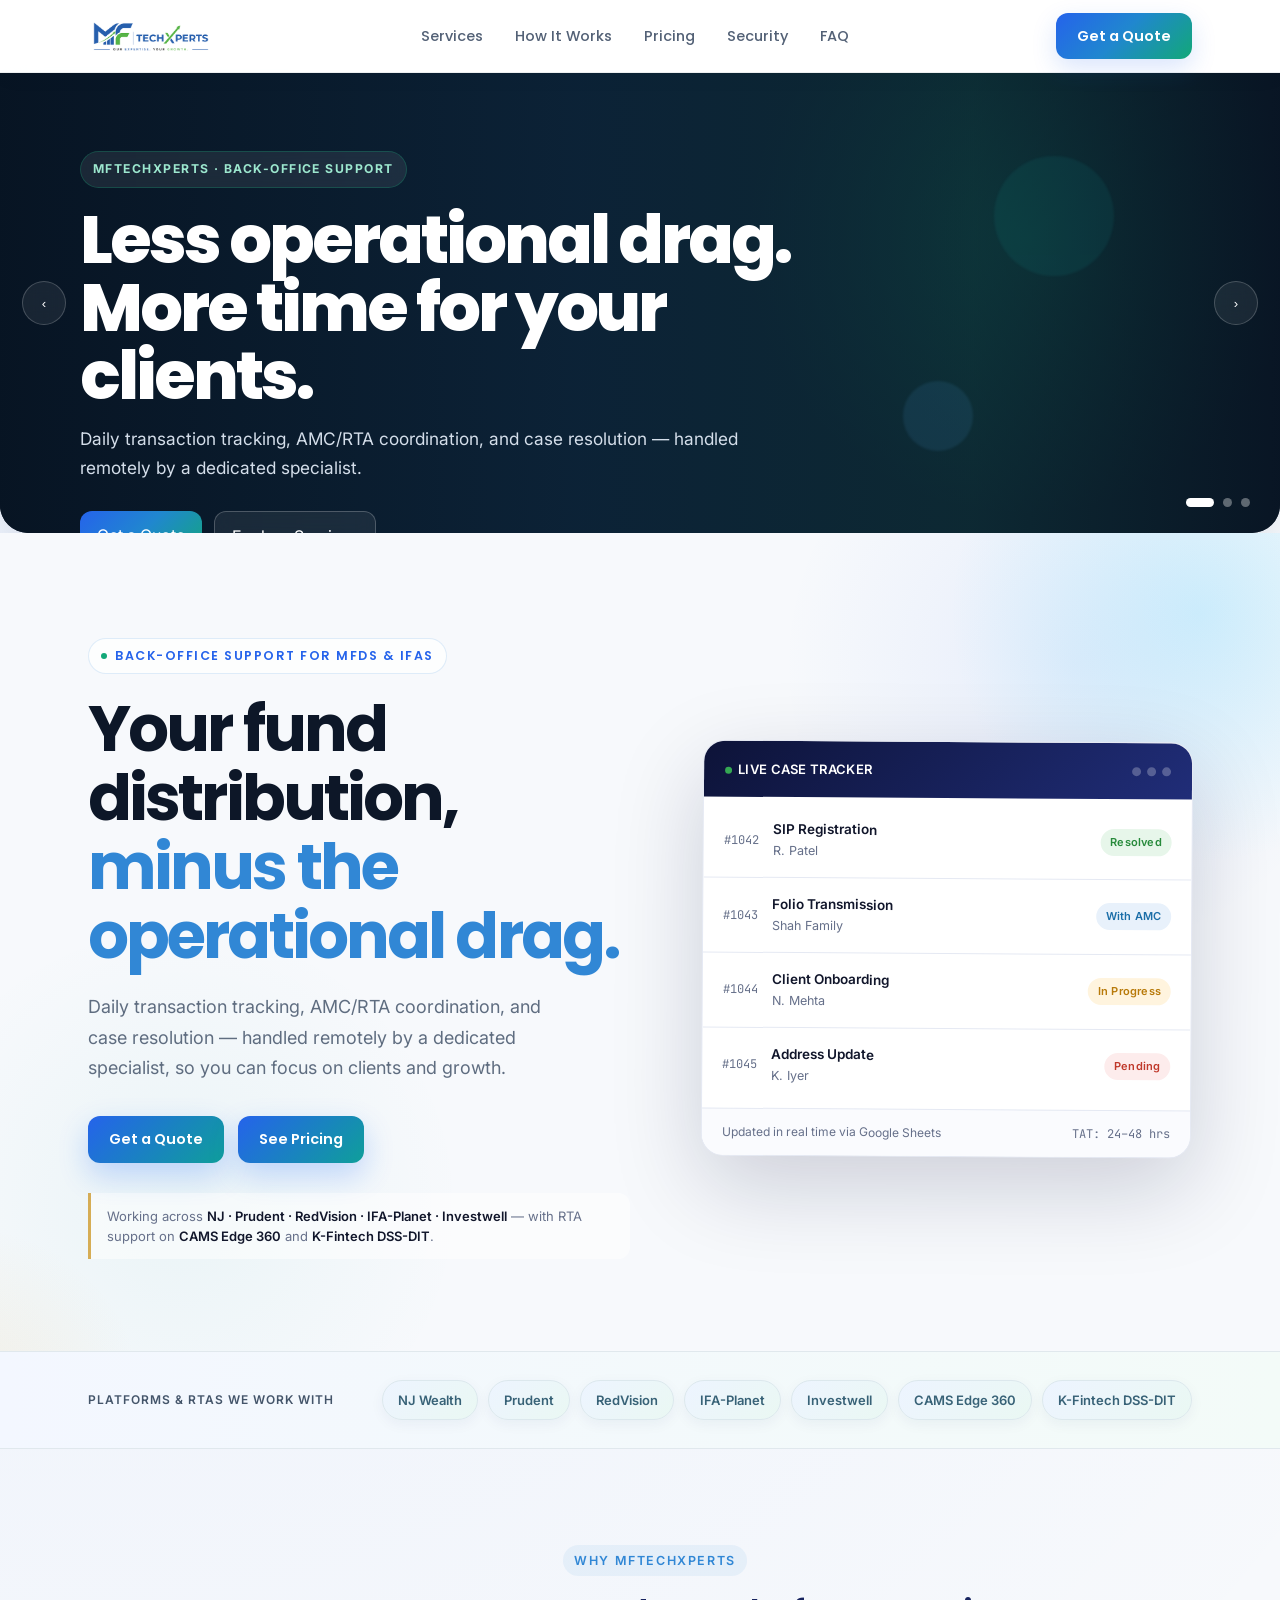
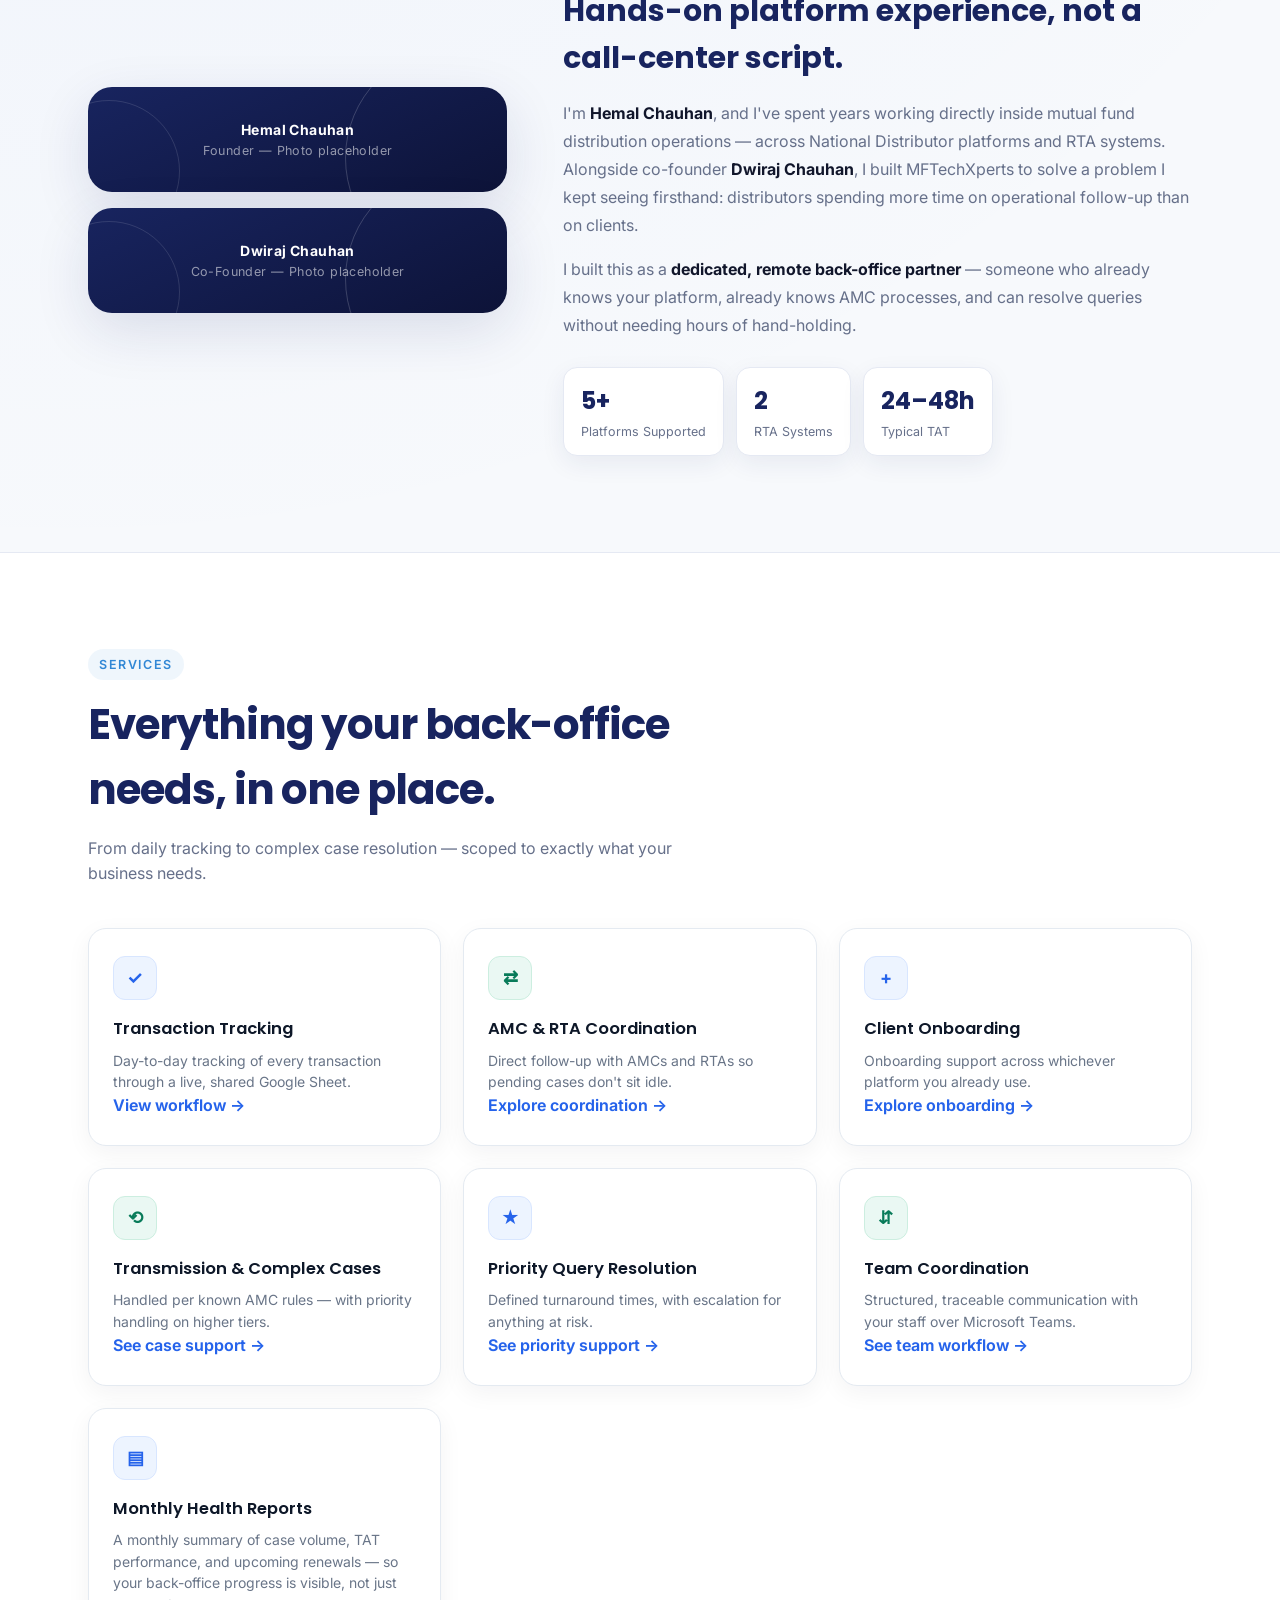
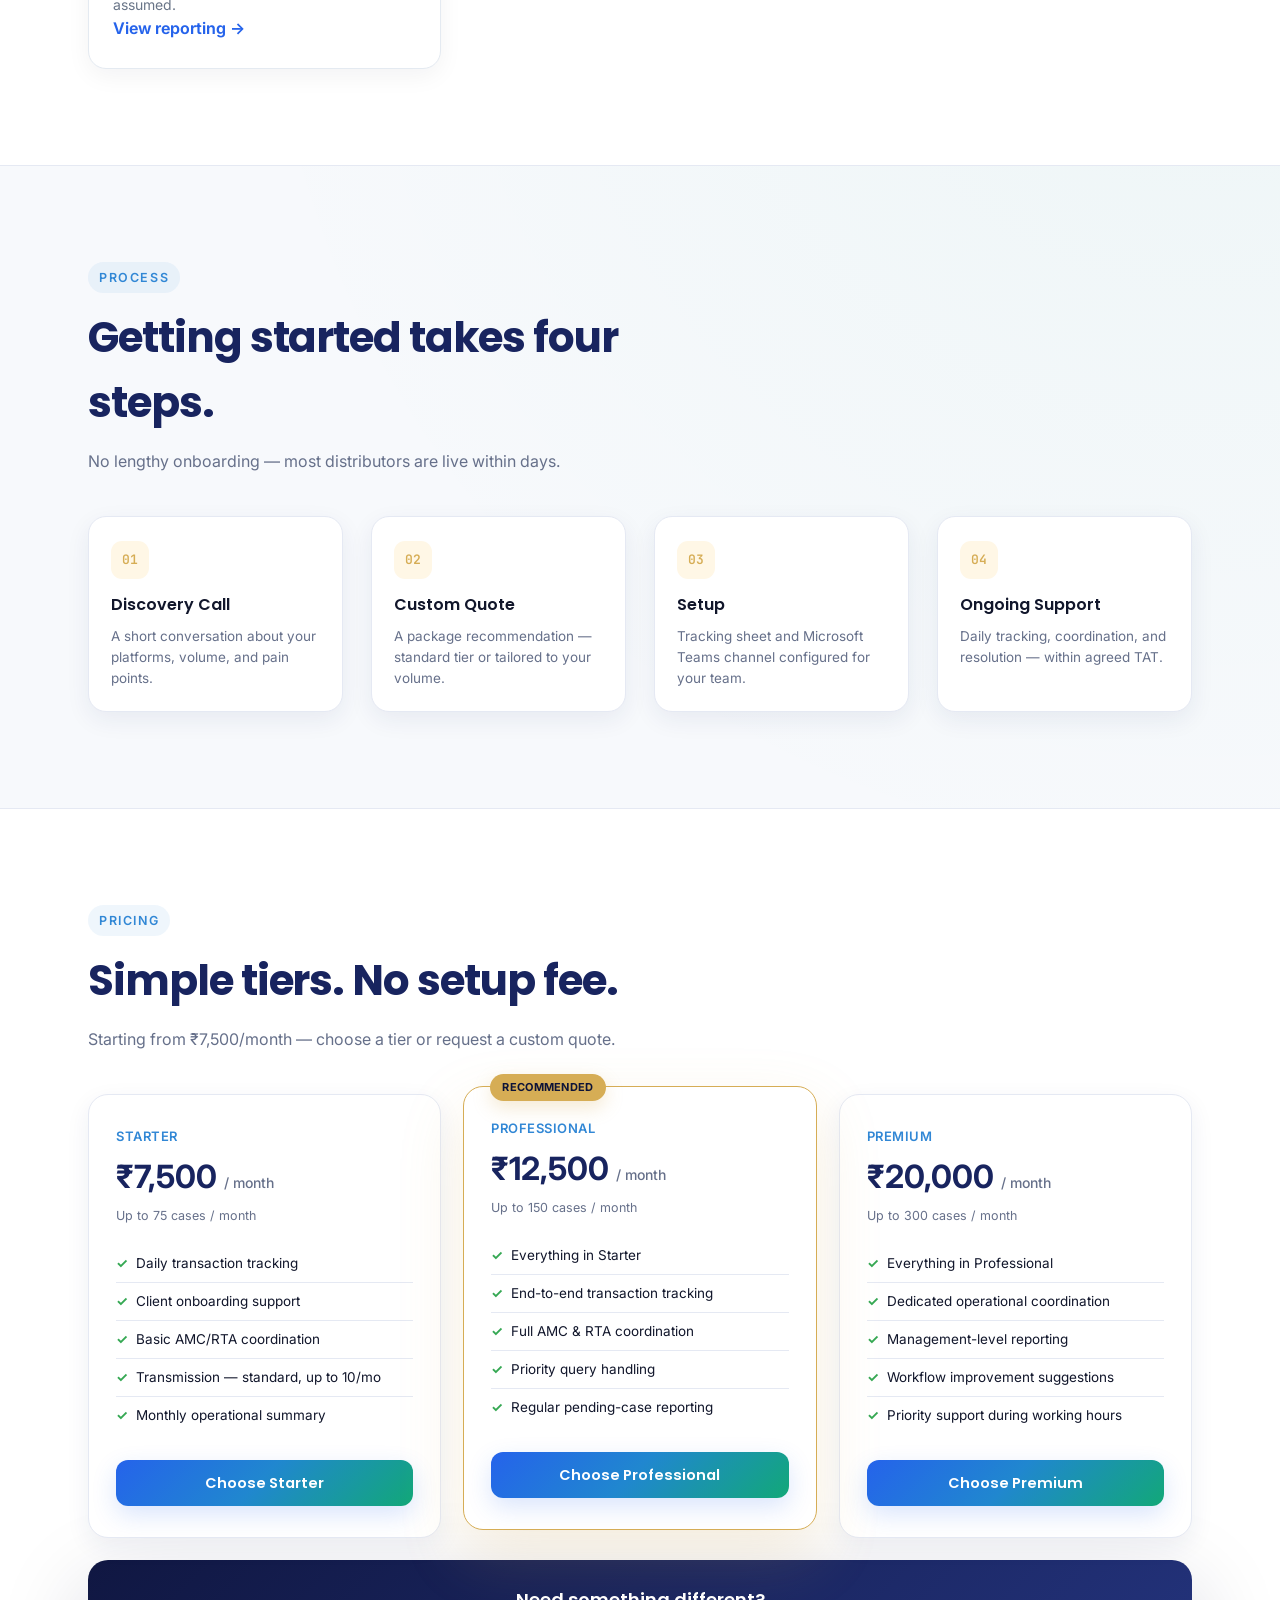
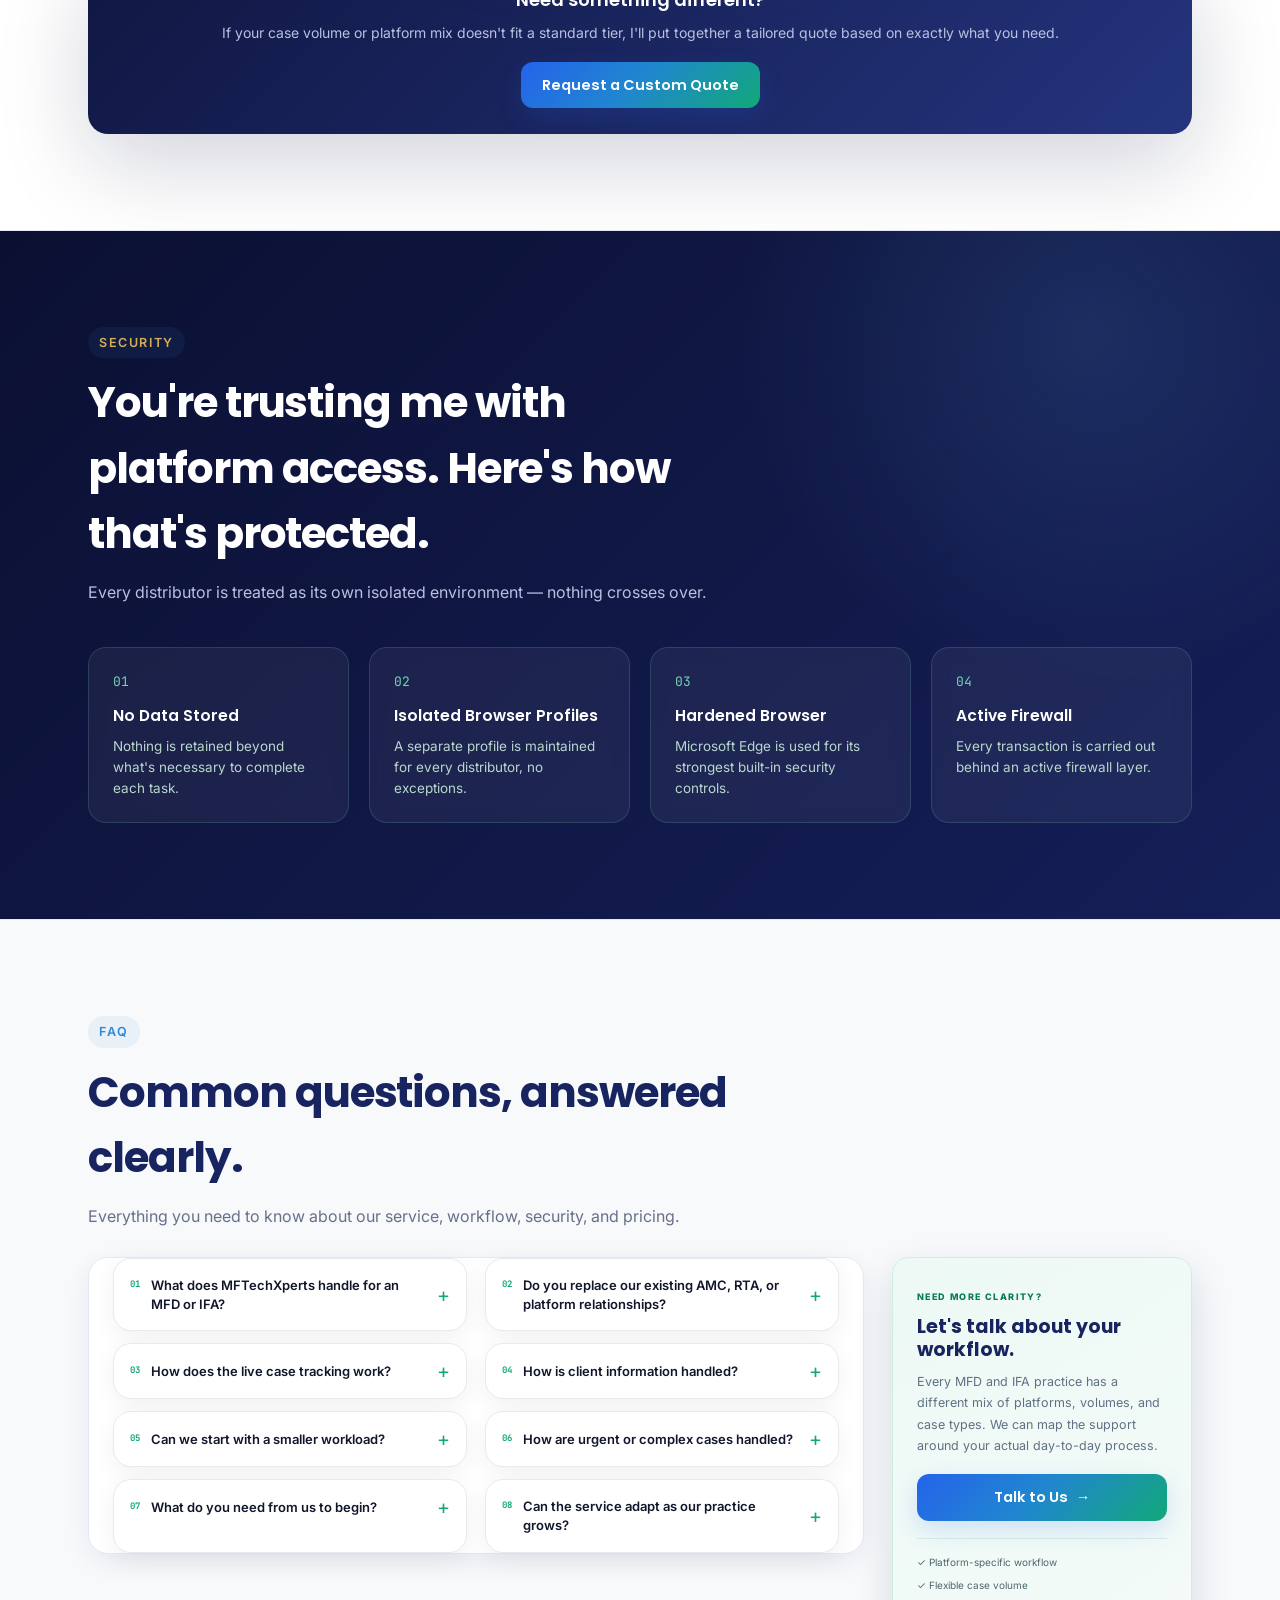
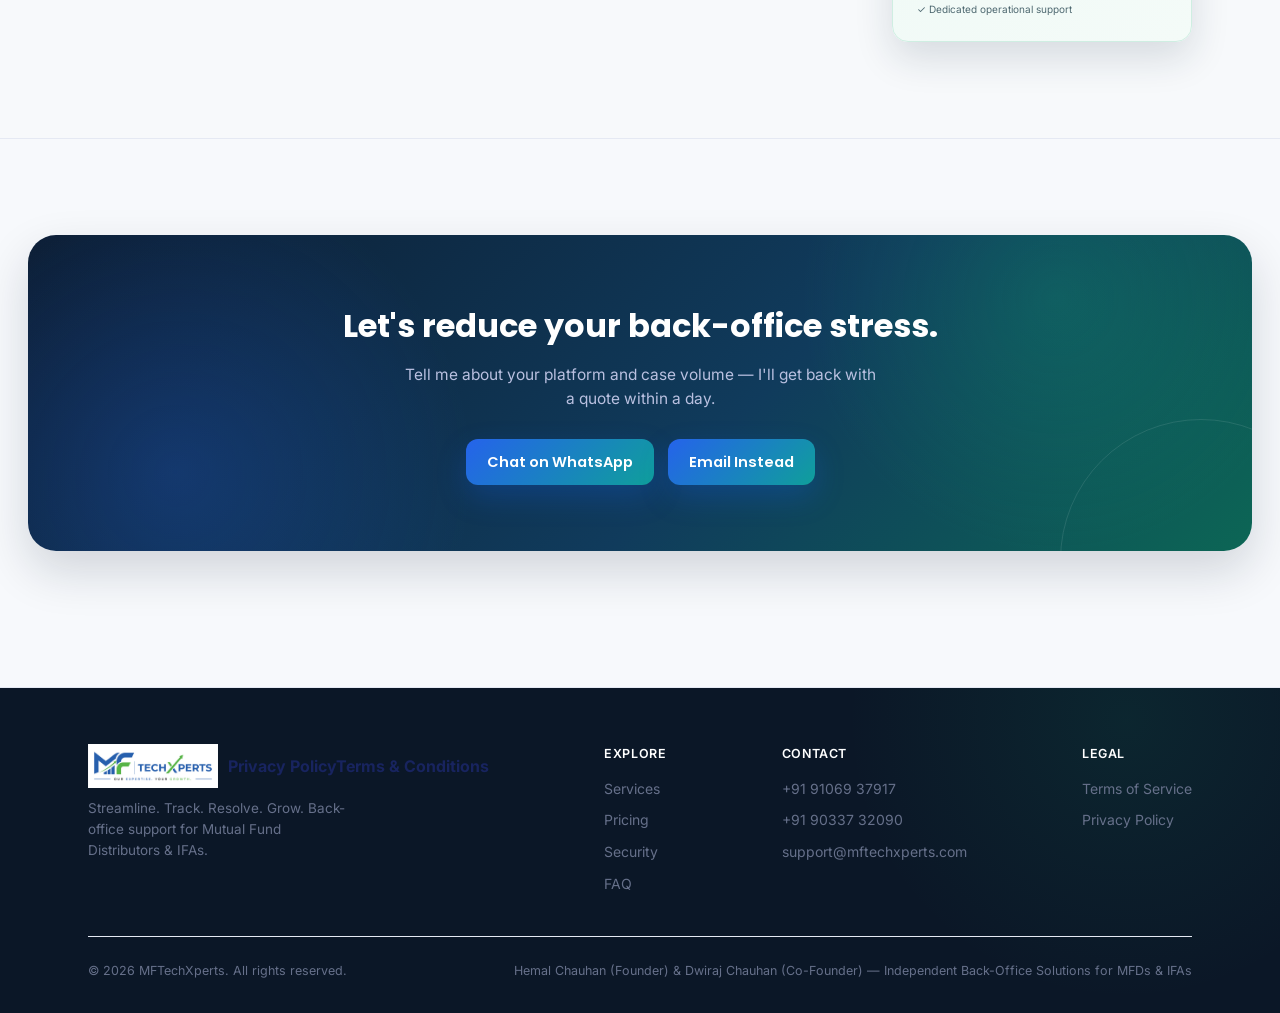
==== index.html @ d0237674 "first commit" ====
<!DOCTYPE html>
<html lang="en">
<head>
<meta charset="UTF-8">
<meta name="viewport" content="width=device-width, initial-scale=1.0">
<title>MFTechXperts — Back-Office Support for Mutual Fund Distributors & IFAs</title>
<link rel="preconnect" href="https://fonts.googleapis.com">
<link href="https://fonts.googleapis.com/css2?family=Poppins:wght@500;600;700;800&family=Inter:wght@400;500;600&family=JetBrains+Mono:wght@400;500;600&display=swap" rel="stylesheet">
<style>
  :root{
    --navy:#1E2761;
    --navy-dark:#12163F;
    --blue:#2E86C1;
    --gold:#C9A24B;
    --ink:#161A2E;
    --muted:#5B6178;
    --bg:#F7F8FC;
    --card:#FFFFFF;
    --line:#E4E7F2;
    --green:#3FA34D;
    --amber:#E0A526;
  }
  *{box-sizing:border-box; margin:0; padding:0;}
  html{scroll-behavior:smooth;}
  body{
    font-family:'Inter',sans-serif;
    color:var(--ink);
    background:var(--bg);
    line-height:1.55;
    -webkit-font-smoothing:antialiased;
  }
  h1,h2,h3,.brand,.nav a,.btn,.eyebrow,.stat-num{font-family:'Poppins',sans-serif;}
  .mono{font-family:'JetBrains Mono',monospace;}
  a{color:inherit; text-decoration:none;}
  img{display:block; max-width:100%;}
  .wrap{max-width:1160px; margin:0 auto; padding:0 28px;}
  section{padding:96px 0;}
  @media(max-width:720px){ section{padding:64px 0;} }

  /* ---------- NAV ---------- */
  header{
    position:sticky; top:0; z-index:50;
    background:rgba(247,248,252,0.9);
    backdrop-filter:blur(10px);
    border-bottom:1px solid var(--line);
  }
  .nav{display:flex; align-items:center; justify-content:space-between; padding:16px 28px; max-width:1160px; margin:0 auto;}
  .brand{display:flex; align-items:center; gap:10px; font-weight:700; font-size:18px; color:var(--navy);}
  .brand img{width:150px; height:auto;}
  .nav-links{display:flex; gap:32px; font-size:14.5px; font-weight:500; color:var(--muted);}
  .nav-links a:hover{color:var(--navy);}
  .nav-cta{display:flex; gap:12px; align-items:center;}
  .btn{
    display:inline-flex; align-items:center; gap:8px;
    padding:11px 22px; border-radius:8px; font-weight:600; font-size:14.5px;
    border:1.5px solid transparent; cursor:pointer; transition:.15s ease;
  }
  .btn-primary{background:var(--navy); color:#fff;}
  .btn-primary:hover{background:var(--navy-dark);}
  .btn-ghost{border-color:var(--line); color:var(--navy);}
  .btn-ghost:hover{border-color:var(--navy);}
  .btn-gold{background:var(--gold); color:var(--navy-dark);}
  .btn-gold:hover{filter:brightness(1.06);}
  @media(max-width:860px){ .nav-links{display:none;} }

  /* ---------- HERO ---------- */
  .hero{padding:88px 0 80px;}
  .hero-grid{display:grid; grid-template-columns:1.05fr 0.95fr; gap:56px; align-items:center;}
  @media(max-width:900px){ .hero-grid{grid-template-columns:1fr;} }
  .eyebrow{
    display:inline-flex; align-items:center; gap:8px;
    font-size:12.5px; font-weight:600; letter-spacing:1.6px; color:var(--blue);
    text-transform:uppercase; margin-bottom:18px;
  }
  .eyebrow::before{content:""; width:7px; height:7px; border-radius:50%; background:var(--gold);}
  h1{
    font-size:clamp(34px,4.6vw,52px); font-weight:700; line-height:1.08;
    color:var(--navy); letter-spacing:-0.01em; margin-bottom:22px;
  }
  h1 em{font-style:normal; color:var(--blue);}
  .hero-sub{font-size:17.5px; color:var(--muted); max-width:480px; margin-bottom:32px;}
  .hero-actions{display:flex; gap:14px; flex-wrap:wrap; margin-bottom:30px;}
  .hero-trust{font-size:13px; color:var(--muted);}
  .hero-trust b{color:var(--ink); font-weight:600;}

  /* ---- signature element: live case tracker card ---- */
  .tracker-card{
    background:var(--card); border:1px solid var(--line); border-radius:16px;
    box-shadow:0 20px 50px -20px rgba(30,39,97,0.25);
    overflow:hidden;
  }
  .tracker-head{
    background:var(--navy-dark); color:#fff; padding:16px 20px;
    display:flex; align-items:center; justify-content:space-between;
  }
  .tracker-head .dot-row{display:flex; gap:6px;}
  .tracker-head .dot{width:9px; height:9px; border-radius:50%; background:rgba(255,255,255,0.25);}
  .tracker-title{font-size:13px; font-weight:600; letter-spacing:0.3px;}
  .tracker-body{padding:6px 0;}
  .trow{
    display:grid; grid-template-columns:auto 1fr auto; gap:14px; align-items:center;
    padding:14px 20px; border-bottom:1px solid var(--line); font-size:13.5px;
  }
  .trow:last-child{border-bottom:none;}
  .trow .tid{color:var(--muted); font-size:12px;}
  .trow .tname{font-weight:600; color:var(--ink);}
  .trow .tclient{color:var(--muted); font-size:12.5px;}
  .pill{
    font-size:11px; font-weight:600; padding:5px 10px; border-radius:20px;
    white-space:nowrap; letter-spacing:0.2px;
  }
  .pill-pending{background:#FDECEC; color:#C0392B;}
  .pill-progress{background:#FFF4DE; color:#B87A0A;}
  .pill-amc{background:#E8F1FB; color:#1B6EA8;}
  .pill-resolved{background:#E7F6EA; color:#278A3B;}
  .tracker-foot{
    padding:13px 20px; font-size:12px; color:var(--muted);
    display:flex; justify-content:space-between; border-top:1px solid var(--line);
    background:#FAFBFE;
  }
  @keyframes pulse{0%,100%{opacity:1;} 50%{opacity:.45;}}
  .live-dot{width:7px; height:7px; border-radius:50%; background:var(--green); display:inline-block; margin-right:6px; animation:pulse 2s infinite;}

  /* ---------- TRUST STRIP ---------- */
  .trust-strip{background:#fff; border-top:1px solid var(--line); border-bottom:1px solid var(--line); padding:38px 0;}
  .trust-strip .wrap{display:flex; flex-wrap:wrap; align-items:center; justify-content:space-between; gap:24px;}
  .trust-label{font-size:12px; font-weight:600; color:var(--muted); letter-spacing:1px; text-transform:uppercase; white-space:nowrap;}
  .trust-items{display:flex; flex-wrap:wrap; gap:10px;}
  .chip{
    font-size:13px; font-weight:600; color:var(--navy); background:var(--bg);
    border:1px solid var(--line); padding:8px 14px; border-radius:20px;
  }

  /* ---------- SECTION HEADS ---------- */
  .sec-head{max-width:620px; margin-bottom:48px;}
  .sec-eyebrow{font-size:12.5px; font-weight:600; letter-spacing:1.6px; color:var(--blue); text-transform:uppercase; margin-bottom:10px;}
  .sec-head h2{font-size:clamp(26px,3.2vw,36px); color:var(--navy); font-weight:700; letter-spacing:-0.01em; margin-bottom:14px;}
  .sec-head p{color:var(--muted); font-size:16px;}

  /* ---------- ABOUT ---------- */
  .about-grid{display:grid; grid-template-columns:0.8fr 1.2fr; gap:56px; align-items:center;}
  @media(max-width:860px){ .about-grid{grid-template-columns:1fr;} }
  .about-photo{
    aspect-ratio:1/1.05; border-radius:20px; background:linear-gradient(155deg,var(--navy),var(--navy-dark));
    display:flex; flex-direction:column; align-items:center; justify-content:center; position:relative; overflow:hidden;
  }
  .about-photo::after{
    content:""; position:absolute; width:220px; height:220px; border-radius:50%;
    border:1.5px solid rgba(255,255,255,0.18); top:-40px; right:-60px;
  }
  .about-photo::before{
    content:""; position:absolute; width:140px; height:140px; border-radius:50%;
    border:1.5px solid rgba(255,255,255,0.12); bottom:-50px; left:-50px;
  }
  .about-photo img{width:64px; height:64px; opacity:0.95; margin-bottom:18px;}
  .about-photo-label{color:rgba(255,255,255,0.55); font-size:12.5px; letter-spacing:0.4px; text-align:center; padding:0 30px;}
  .about-copy p{color:var(--muted); font-size:16px; margin-bottom:16px;}
  .about-copy p b{color:var(--ink);}
  .about-stats{display:flex; gap:36px; margin-top:28px;}
  .stat-num{font-size:26px; font-weight:700; color:var(--navy);}
  .stat-label{font-size:12.5px; color:var(--muted); margin-top:2px;}

  /* ---------- SERVICES ---------- */
  .services-grid{display:grid; grid-template-columns:repeat(3,1fr); gap:22px;}
  @media(max-width:860px){ .services-grid{grid-template-columns:repeat(2,1fr);} }
  @media(max-width:600px){ .services-grid{grid-template-columns:1fr;} }
  .service-card{
    background:#fff; border:1px solid var(--line); border-radius:14px; padding:26px 24px;
    transition:.15s ease;
  }
  .service-card:hover{border-color:var(--blue); box-shadow:0 12px 30px -18px rgba(46,134,193,0.4);}
  .service-icon{
    width:42px; height:42px; border-radius:10px; background:var(--navy);
    display:flex; align-items:center; justify-content:center; margin-bottom:16px;
    color:var(--gold); font-size:18px; font-weight:700;
  }
  .service-card h3{font-size:16.5px; color:var(--ink); margin-bottom:8px; font-weight:600;}
  .service-card p{font-size:14px; color:var(--muted);}

  /* ---------- HOW IT WORKS ---------- */
  .how-track{position:relative;}
  .how-grid{display:grid; grid-template-columns:repeat(4,1fr); gap:20px; position:relative;}
  @media(max-width:860px){ .how-grid{grid-template-columns:repeat(2,1fr);} }
  @media(max-width:600px){ .how-grid{grid-template-columns:1fr;} }
  .how-step{position:relative; padding-top:8px;}
  .how-num{
    font-family:'JetBrains Mono',monospace; font-size:13px; font-weight:600; color:var(--gold);
    display:block; margin-bottom:14px;
  }
  .how-step h3{font-size:16px; color:var(--ink); margin-bottom:8px; font-weight:600;}
  .how-step p{font-size:13.5px; color:var(--muted);}

  /* ---------- PRICING ---------- */
  .pricing-grid{display:grid; grid-template-columns:repeat(3,1fr); gap:22px;}
  @media(max-width:900px){ .pricing-grid{grid-template-columns:1fr;} }
  .price-card{
    background:#fff; border:1.5px solid var(--line); border-radius:16px; padding:30px 26px;
    display:flex; flex-direction:column;
  }
  .price-card.featured{border-color:var(--gold); box-shadow:0 20px 45px -24px rgba(201,162,75,0.5); position:relative;}
  .price-badge{
    position:absolute; top:-13px; left:26px; background:var(--gold); color:var(--navy-dark);
    font-size:11px; font-weight:700; padding:5px 12px; border-radius:20px; letter-spacing:0.3px;
  }
  .price-name{font-size:13px; font-weight:600; color:var(--blue); letter-spacing:0.5px; text-transform:uppercase; margin-bottom:6px;}
  .price-amt{font-size:32px; font-weight:700; color:var(--navy); margin-bottom:4px;}
  .price-amt span{font-size:14px; font-weight:500; color:var(--muted);}
  .price-cap{font-size:12.5px; color:var(--muted); margin-bottom:20px;}
  .price-list{list-style:none; margin-bottom:26px; flex:1;}
  .price-list li{
    font-size:13.5px; color:var(--ink); padding:8px 0; border-top:1px solid var(--line);
    display:flex; gap:8px;
  }
  .price-list li:first-child{border-top:none;}
  .price-list li::before{content:"✓"; color:var(--green); font-weight:700;}
  .price-custom{
    margin-top:8px; text-align:center; padding:26px; border-radius:16px;
    background:var(--navy-dark); color:#fff;
  }
  .price-custom h3{font-size:18px; margin-bottom:8px; font-weight:600;}
  .price-custom p{font-size:14px; color:#B9C0E0; margin-bottom:18px;}

  /* ---------- SECURITY ---------- */
  .security{background:var(--navy-dark); color:#fff;}
  .security .sec-eyebrow{color:var(--gold);}
  .security .sec-head h2{color:#fff;}
  .security .sec-head p{color:#B9C0E0;}
  .sec-grid{display:grid; grid-template-columns:repeat(4,1fr); gap:20px;}
  @media(max-width:860px){ .sec-grid{grid-template-columns:repeat(2,1fr);} }
  @media(max-width:600px){ .sec-grid{grid-template-columns:1fr;} }
  .sec-card{background:rgba(255,255,255,0.05); border:1px solid rgba(255,255,255,0.1); border-radius:14px; padding:24px;}
  .sec-card .num{font-family:'JetBrains Mono',monospace; color:var(--gold); font-size:13px; margin-bottom:12px; display:block;}
  .sec-card h3{font-size:15.5px; margin-bottom:8px; font-weight:600;}
  .sec-card p{font-size:13.5px; color:#B9C0E0;}

  /* ---------- FAQ ---------- */
  .faq-list{max-width:760px;}
  .faq-item{border-bottom:1px solid var(--line); padding:20px 0;}
  .faq-q{
    display:flex; justify-content:space-between; align-items:center; cursor:pointer;
    font-weight:600; font-size:15.5px; color:var(--ink);
  }
  .faq-q .plus{color:var(--blue); font-size:18px; font-weight:400; transition:.2s;}
  .faq-item.open .plus{transform:rotate(45deg);}
  .faq-a{max-height:0; overflow:hidden; transition:.25s ease; font-size:14.5px; color:var(--muted);}
  .faq-item.open .faq-a{max-height:200px; margin-top:12px;}

  /* ---------- CONTACT / CTA ---------- */
  .cta{background:linear-gradient(155deg,var(--navy),var(--navy-dark)); color:#fff; border-radius:24px; padding:56px 48px; text-align:center; margin:0 28px;}
  @media(max-width:700px){ .cta{padding:40px 24px;} }
  .cta h2{font-size:clamp(24px,3vw,32px); margin-bottom:12px; font-weight:700;}
  .cta p{color:#B9C0E0; font-size:15.5px; margin-bottom:28px; max-width:480px; margin-left:auto; margin-right:auto;}
  .cta-actions{display:flex; gap:14px; justify-content:center; flex-wrap:wrap;}

  /* ---------- FOOTER ---------- */
  footer{padding:56px 0 32px; border-top:1px solid var(--line); margin-top:40px;}
  .foot-grid{display:flex; justify-content:space-between; flex-wrap:wrap; gap:32px; margin-bottom:32px;}
  .foot-brand{display:flex; align-items:center; gap:10px; font-weight:700; color:var(--navy); margin-bottom:10px;}
  .foot-brand img{width:130px; height:auto;}
  .foot-tag{font-size:13.5px; color:var(--muted); max-width:260px;}
  .foot-col h4{font-size:12.5px; font-weight:600; letter-spacing:0.6px; text-transform:uppercase; color:var(--navy); margin-bottom:14px;}
  .foot-col a{display:block; font-size:14px; color:var(--muted); margin-bottom:10px;}
  .foot-col a:hover{color:var(--navy);}
  .foot-bottom{display:flex; justify-content:space-between; flex-wrap:wrap; gap:12px; font-size:12.5px; color:var(--muted); padding-top:24px; border-top:1px solid var(--line);}

  ::selection{background:var(--gold); color:var(--navy-dark);}
  a:focus-visible, button:focus-visible{outline:2px solid var(--blue); outline-offset:2px;}

/* ===== MFTechXperts modern visual layer ===== */
:root{
  --navy:#18245f;
  --navy-dark:#0d1338;
  --blue:#3187d5;
  --blue-2:#67b7ff;
  --gold:#d6ad55;
  --ink:#11162b;
  --muted:#66708a;
  --bg:#f5f7fb;
  --card:#fff;
  --line:#e5e9f3;
  --green:#35a853;
  --shadow-sm:0 8px 24px rgba(24,36,95,.07);
  --shadow-md:0 18px 55px rgba(24,36,95,.12);
  --shadow-lg:0 30px 90px rgba(13,19,56,.18);
}
body{
  background:
    radial-gradient(circle at 85% 7%, rgba(103,183,255,.10), transparent 24rem),
    radial-gradient(circle at 8% 28%, rgba(214,173,85,.07), transparent 20rem),
    var(--bg);
}
header{
  background:rgba(245,247,251,.78);
  box-shadow:0 1px 0 rgba(24,36,95,.05);
}
.nav{
  padding:13px 28px;
}
.brand img{width:145px;}
.nav-links a{
  position:relative;
  padding:8px 0;
}
.nav-links a::after{
  content:"";
  position:absolute;
  left:0; right:100%; bottom:2px;
  height:2px; background:var(--gold);
  transition:right .22s ease;
}
.nav-links a:hover::after{right:0;}
.btn{
  border-radius:12px;
  padding:12px 21px;
  box-shadow:0 6px 18px rgba(24,36,95,.08);
  transition:transform .2s ease, box-shadow .2s ease, background .2s ease, border-color .2s ease;
}
.btn:hover{
  transform:translateY(-2px);
  box-shadow:0 12px 26px rgba(24,36,95,.13);
}
.btn-primary{background:linear-gradient(135deg,var(--navy),#293b91);}
.btn-gold{background:linear-gradient(135deg,#d6ad55,#e8c977);}
.hero{
  position:relative;
  padding:105px 0 92px;
  overflow:hidden;
}
.hero::before,.hero::after{
  content:""; position:absolute; border-radius:999px; pointer-events:none;
}
.hero::before{
  width:460px;height:460px;right:-220px;top:-180px;
  background:radial-gradient(circle,rgba(49,135,213,.16),transparent 68%);
}
.hero::after{
  width:360px;height:360px;left:-210px;bottom:-230px;
  background:radial-gradient(circle,rgba(214,173,85,.13),transparent 68%);
}
.hero-grid{gap:72px;}
.eyebrow{
  padding:7px 12px;
  border:1px solid rgba(49,135,213,.15);
  border-radius:999px;
  background:rgba(255,255,255,.72);
  margin-bottom:20px;
  letter-spacing:1.25px;
}
.eyebrow::before{width:6px;height:6px;}
h1{
  font-size:clamp(40px,5.2vw,64px);
  letter-spacing:-.035em;
}
.hero-sub{font-size:18px;line-height:1.7;}
.hero-trust{
  padding:13px 16px;
  border-left:3px solid var(--gold);
  background:rgba(255,255,255,.55);
  border-radius:0 12px 12px 0;
}
.tracker-card{
  border-radius:22px;
  box-shadow:var(--shadow-lg);
  transform:rotate(.35deg);
  transition:transform .35s ease, box-shadow .35s ease;
}
.tracker-card:hover{
  transform:rotate(0) translateY(-5px);
  box-shadow:0 36px 100px rgba(13,19,56,.22);
}
.tracker-head{
  padding:18px 21px;
  background:linear-gradient(135deg,#0d1338,#202d78);
}
.trow{
  padding:16px 20px;
  transition:background .2s ease;
}
.trow:hover{background:#f7f9fd;}
.tracker-foot{padding:14px 20px;}
.trust-strip{
  padding:28px 0;
  background:rgba(255,255,255,.82);
  backdrop-filter:blur(8px);
}
.chip{
  padding:9px 15px;
  border-radius:999px;
  background:#fff;
  box-shadow:0 4px 14px rgba(24,36,95,.05);
  transition:transform .2s ease, border-color .2s ease;
}
.chip:hover{transform:translateY(-2px);border-color:#b9c9e7;}
section{position:relative;}
.sec-head{margin-bottom:42px;}
.sec-eyebrow{
  display:inline-block;
  padding:6px 11px;
  border-radius:999px;
  background:rgba(49,135,213,.08);
  margin-bottom:12px;
}
.sec-head h2{
  font-size:clamp(28px,3.5vw,42px);
  letter-spacing:-.025em;
}
.about-photo{
  border-radius:24px;
  box-shadow:var(--shadow-md);
  min-height:105px;
}
.about-copy p{line-height:1.75;}
.about-stats{gap:12px;}
.about-stats > div{
  padding:14px 17px;
  border:1px solid var(--line);
  border-radius:14px;
  background:#fff;
  box-shadow:var(--shadow-sm);
}
.stat-num{font-size:24px;}
.services-grid{gap:18px;}
.service-card{
  border-radius:18px;
  padding:27px 24px;
  box-shadow:var(--shadow-sm);
  position:relative;
  overflow:hidden;
  transition:transform .25s ease, box-shadow .25s ease, border-color .25s ease;
}
.service-card::before{
  content:""; position:absolute; left:0; top:0; width:100%; height:3px;
  background:linear-gradient(90deg,var(--blue),var(--gold));
  transform:scaleX(0); transform-origin:left; transition:transform .25s ease;
}
.service-card:hover{
  transform:translateY(-6px);
  border-color:#d3dced;
  box-shadow:var(--shadow-md);
}
.service-card:hover::before{transform:scaleX(1);}
.service-icon{
  width:46px;height:46px;border-radius:13px;
  background:linear-gradient(135deg,var(--navy),#30469e);
  box-shadow:0 9px 20px rgba(24,36,95,.16);
}
.how-grid{gap:28px;}
.how-step{
  padding:24px 22px 22px;
  background:#fff;
  border:1px solid var(--line);
  border-radius:18px;
  box-shadow:var(--shadow-sm);
}
.how-num{
  display:inline-flex;
  width:38px;height:38px;
  align-items:center;justify-content:center;
  border-radius:11px;
  background:#fff7e6;
}
.pricing-grid{gap:18px;}
.price-card{
  border-radius:20px;
  padding:31px 27px;
  box-shadow:var(--shadow-sm);
  transition:transform .25s ease, box-shadow .25s ease;
}
.price-card:hover{transform:translateY(-5px);box-shadow:var(--shadow-md);}
.price-card.featured{
  transform:translateY(-8px);
  box-shadow:0 25px 65px rgba(214,173,85,.18);
}
.price-card.featured:hover{transform:translateY(-12px);}
.price-badge{box-shadow:0 7px 18px rgba(214,173,85,.25);}
.price-custom{
  border-radius:20px;
  margin-top:22px;
  background:linear-gradient(135deg,#101742,#24347e);
  box-shadow:var(--shadow-lg);
}
.security{
  background:
    radial-gradient(circle at 85% 15%,rgba(103,183,255,.13),transparent 22rem),
    linear-gradient(135deg,#0b1032,#151f58);
}
.sec-card{
  border-radius:18px;
  background:rgba(255,255,255,.055);
  backdrop-filter:blur(8px);
  transition:transform .25s ease, background .25s ease;
}
.sec-card:hover{transform:translateY(-5px);background:rgba(255,255,255,.085);}
.faq-list{
  background:#fff;
  border:1px solid var(--line);
  border-radius:20px;
  padding:0 24px;
  box-shadow:var(--shadow-sm);
}
.faq-item:last-child{border-bottom:none;}
.faq-q{padding-right:4px;}
.cta{
  position:relative;
  overflow:hidden;
  border-radius:28px;
  padding:66px 48px;
  background:
    radial-gradient(circle at 85% 20%,rgba(103,183,255,.2),transparent 17rem),
    linear-gradient(135deg,#18245f,#0d1338);
  box-shadow:var(--shadow-lg);
}
.cta::after{
  content:""; position:absolute; width:280px;height:280px;
  border:1px solid rgba(255,255,255,.10); border-radius:50%;
  right:-90px;bottom:-150px;
}
footer{background:rgba(255,255,255,.5);}
.foot-col a{transition:transform .18s ease,color .18s ease;}
.foot-col a:hover{transform:translateX(3px);}

/* Scroll reveal */
.reveal{opacity:0;transform:translateY(22px);transition:opacity .65s ease,transform .65s ease;}
.reveal.is-visible{opacity:1;transform:none;}

@media(max-width:860px){
  .hero{padding-top:76px;}
  .tracker-card{transform:none;}
  .price-card.featured,.price-card.featured:hover{transform:none;}
}
@media(max-width:600px){
  .hero{padding:66px 0 60px;}
  .hero-actions .btn{flex:1;justify-content:center;}
  .about-stats{display:grid;grid-template-columns:1fr;}
  .faq-list{padding:0 17px;}
  .cta{margin:0 16px;padding:46px 22px;}
}


.mobile-menu-btn{display:none;border:1px solid var(--line);background:#fff;color:var(--navy);border-radius:10px;width:42px;height:42px;font-size:18px;cursor:pointer;}
@media(max-width:860px){
  .mobile-menu-btn{display:inline-flex;align-items:center;justify-content:center;}
  .nav{position:relative;}
  .nav-links.mobile-open{
    display:flex;position:absolute;left:18px;right:18px;top:72px;
    flex-direction:column;gap:4px;padding:12px;
    background:rgba(255,255,255,.96);backdrop-filter:blur(14px);
    border:1px solid var(--line);border-radius:16px;box-shadow:var(--shadow-lg);
  }
  .nav-links.mobile-open a{padding:12px 13px;border-radius:10px;}
  .nav-links.mobile-open a:hover{background:var(--bg);}
}

</style>

<style id="mf-responsive-polish">
:root{
  --mf-navy:#071a33;
  --mf-blue:#1769ff;
  --mf-cyan:#16c7ff;
  --mf-violet:#7257ff;
  --mf-gold:#f5b942;
  --mf-grad:linear-gradient(135deg,#1769ff 0%,#16c7ff 48%,#7257ff 100%);
  --mf-grad-soft:linear-gradient(135deg,rgba(23,105,255,.12),rgba(22,199,255,.10),rgba(114,87,255,.10));
  --mf-border:rgba(23,105,255,.14);
}
html{scroll-behavior:smooth}
body{overflow-x:hidden}
a,button,.btn,.button{transition:transform .22s ease,box-shadow .22s ease,background .22s ease,color .22s ease,border-color .22s ease}
a:not(.btn):not(.button):hover{background:var(--mf-grad);-webkit-background-clip:text;background-clip:text;color:transparent}
.btn,.button,button[type="submit"]{
  background:var(--mf-grad)!important;
  border:0!important;
  color:#fff!important;
  box-shadow:0 12px 28px rgba(23,105,255,.22);
  position:relative;isolation:isolate;overflow:hidden
}
.btn::after,.button::after,button[type="submit"]::after{
  content:"";position:absolute;inset:0;
  background:linear-gradient(110deg,transparent 20%,rgba(255,255,255,.24) 50%,transparent 80%);
  transform:translateX(-120%);transition:transform .55s ease;z-index:-1
}
.btn:hover,.button:hover,button[type="submit"]:hover{transform:translateY(-3px);box-shadow:0 16px 36px rgba(23,105,255,.30)}
.btn:hover::after,.button:hover::after,button[type="submit"]:hover::after{transform:translateX(120%)}
.hero,.hero-section{position:relative;isolation:isolate}
.hero::before,.hero-section::before{
  content:"";position:absolute;width:520px;height:520px;right:-180px;top:-180px;
  background:radial-gradient(circle,rgba(22,199,255,.16),transparent 68%);
  pointer-events:none;z-index:-1
}
section{scroll-margin-top:90px}
.services-grid,.service-grid,.pricing-grid,.process-grid{gap:22px}
.service-card,.pricing-card,.process-card,.card{
  border:1px solid var(--mf-border)!important;
  box-shadow:0 12px 35px rgba(7,26,51,.07);
  transition:transform .25s ease,box-shadow .25s ease,border-color .25s ease
}
.service-card:hover,.pricing-card:hover,.process-card:hover,.card:hover{
  transform:translateY(-7px);
  box-shadow:0 22px 50px rgba(7,26,51,.13);
  border-color:rgba(23,105,255,.28)!important
}
.service-card::before,.pricing-card::before{
  content:"";display:block;height:3px;position:absolute;left:0;right:0;top:0;
  background:var(--mf-grad);opacity:.8
}
.trust-strip,.platforms,.trust-bar{background:var(--mf-grad-soft)!important;border-color:var(--mf-border)!important}
.logo,.brand,.site-logo{display:inline-flex;align-items:center;gap:10px}
.logo img,.brand img,.site-logo img{max-height:44px;width:auto;object-fit:contain}
.nav-links a{position:relative}
.nav-links a::after{
  content:"";position:absolute;left:0;right:0;bottom:-7px;height:2px;border-radius:9px;
  background:var(--mf-grad);transform:scaleX(0);transform-origin:left;transition:transform .2s ease
}
.nav-links a:hover::after,.nav-links a.active::after{transform:scaleX(1)}
.faq-item{border:1px solid var(--mf-border)!important;border-radius:16px!important;overflow:hidden}
.faq-item:hover{border-color:rgba(23,105,255,.28)!important}
.cta,.contact-cta,.final-cta{
  background:var(--mf-grad)!important;
  box-shadow:0 22px 55px rgba(23,105,255,.22)
}
.badge,.chip,.tag{
  background:var(--mf-grad-soft)!important;
  border:1px solid var(--mf-border)!important
}
@media (max-width:900px){
  .container{width:min(100% - 32px,1120px)!important}
  .hero,.hero-section{padding-top:100px!important;padding-bottom:70px!important}
  .hero h1,.hero-section h1{font-size:clamp(2.2rem,7vw,4rem)!important;line-height:1.04!important}
  .hero p,.hero-section p{max-width:680px}
  .services-grid,.service-grid,.pricing-grid,.process-grid{grid-template-columns:repeat(2,minmax(0,1fr))!important}
  .nav-links{gap:16px!important}
}
@media (max-width:700px){
  .container{width:min(100% - 24px,1120px)!important}
  header,.site-header{padding:12px 0!important}
  .nav-links{display:none!important;position:absolute;left:12px;right:12px;top:72px;padding:14px!important;
    flex-direction:column!important;align-items:stretch!important;gap:4px!important;
    background:rgba(255,255,255,.97);backdrop-filter:blur(18px);
    border:1px solid var(--mf-border);border-radius:18px;box-shadow:0 20px 45px rgba(7,26,51,.14)}
  .nav-links.open{display:flex!important}
  .nav-links a{padding:12px 14px!important;border-radius:10px}
  .nav-links a:hover{background:var(--mf-grad-soft)}
  .menu-toggle{display:flex!important}
  .hero,.hero-section{padding-top:82px!important;padding-bottom:58px!important}
  .hero h1,.hero-section h1{font-size:clamp(2rem,10vw,3.25rem)!important}
  .hero-actions,.cta-actions,.button-row{flex-direction:column!important;align-items:stretch!important}
  .hero-actions .btn,.hero-actions .button,.cta-actions .btn,.cta-actions .button{width:100%!important}
  .services-grid,.service-grid,.pricing-grid,.process-grid{grid-template-columns:1fr!important}
  .service-card,.pricing-card,.process-card{padding:22px!important}
  .trust-strip,.platforms,.trust-bar{overflow:hidden}
  .platforms-list,.trust-items{gap:12px!important;flex-wrap:wrap!important}
  footer{padding-bottom:28px!important}
}
@media (prefers-reduced-motion:reduce){
  *,*::before,*::after{scroll-behavior:auto!important;transition:none!important;animation:none!important}
}
</style>


<style id="mf-premium-theme">
:root{
  --mf-ink:#071426;
  --mf-navy:#0a1f3d;
  --mf-blue:#1264ff;
  --mf-cyan:#19c8c4;
  --mf-sky:#58b8ff;
  --mf-violet:#6d5dfc;
  --mf-gold:#f3b84b;
  --mf-white:#ffffff;
  --mf-muted:#5d6b7d;
  --mf-line:rgba(10,31,61,.10);
  --mf-gradient:linear-gradient(135deg,#1264ff 0%,#19aeea 48%,#19c8c4 100%);
  --mf-gradient-deep:linear-gradient(135deg,#071426 0%,#0a2e5e 48%,#1264ff 100%);
  --mf-gradient-soft:linear-gradient(135deg,rgba(18,100,255,.09),rgba(25,200,196,.08));
}
body{
  color:var(--mf-ink)!important;
  background:
    radial-gradient(circle at 8% 0%,rgba(88,184,255,.08),transparent 28%),
    radial-gradient(circle at 92% 12%,rgba(25,200,196,.07),transparent 25%),
    #f8fbff!important;
}
header,.site-header{
  background:rgba(255,255,255,.86)!important;
  backdrop-filter:blur(18px)!important;
  -webkit-backdrop-filter:blur(18px)!important;
  border-bottom:1px solid rgba(10,31,61,.07)!important;
}
.hero,.hero-section{
  background:
    radial-gradient(circle at 78% 22%,rgba(25,200,196,.16),transparent 25%),
    radial-gradient(circle at 15% 18%,rgba(18,100,255,.13),transparent 28%),
    linear-gradient(145deg,#f9fcff 0%,#eef6ff 55%,#f7fffe 100%)!important;
  overflow:hidden;
}
.hero h1,.hero-section h1{
  color:var(--mf-ink)!important;
  letter-spacing:-.045em;
}
.hero h1 span,.hero-section h1 span{
  background:linear-gradient(135deg,#2563eb,#0f9f9a);
  -webkit-background-clip:text;background-clip:text;color:transparent;
}
.hero p,.hero-section p{color:#526174!important}
.section-title,.section-heading h2{color:var(--mf-ink)!important}
.section-kicker,.eyebrow,.overline{
  color:#1264ff!important;
  letter-spacing:.12em!important;
}
.btn,.button,button[type="submit"],.hero a[class*="btn"],.cta a{
  background:linear-gradient(135deg,#2563eb,#0f9f9a)!important;
  color:#fff!important;
  border:0!important;
  box-shadow:0 12px 30px rgba(18,100,255,.23)!important;
}
.btn:hover,.button:hover,button[type="submit"]:hover{
  box-shadow:0 18px 42px rgba(18,100,255,.31)!important;
}
.service-card,.pricing-card,.process-card,.card,.faq-item{
  background:rgba(255,255,255,.92)!important;
  border:1px solid rgba(18,100,255,.10)!important;
  box-shadow:0 12px 35px rgba(7,20,38,.065)!important;
}
.service-card:hover,.pricing-card:hover,.process-card:hover,.card:hover,.faq-item:hover{
  border-color:rgba(18,100,255,.25)!important;
  box-shadow:0 24px 60px rgba(7,20,38,.12)!important;
}
.service-card::before,.pricing-card::before{
  background:linear-gradient(135deg,#2563eb,#0f9f9a)!important;
}
.trust-strip,.platforms,.trust-bar{
  background:linear-gradient(135deg,#071426,#0b315d 55%,#087e94)!important;
  color:#fff!important;
  border:0!important;
}
.trust-strip *,.platforms *,.trust-bar *{color:inherit}
.badge,.chip,.tag{
  background:rgba(18,100,255,.075)!important;
  border:1px solid rgba(18,100,255,.14)!important;
  color:#1452bd!important;
}
.pricing-card.featured,.pricing-card.popular{
  background:linear-gradient(150deg,#071426,#0c2e59 65%,#087e94)!important;
  color:#fff!important;
  border-color:rgba(88,184,255,.35)!important;
  box-shadow:0 25px 65px rgba(7,32,62,.25)!important;
}
.pricing-card.featured *,.pricing-card.popular *{color:inherit}
.cta,.contact-cta,.final-cta{
  background:var(--mf-gradient-deep)!important;
  color:#fff!important;
  box-shadow:0 25px 65px rgba(7,32,62,.25)!important;
}
footer{
  background:#071426!important;
  color:#c9d7e7!important;
}
footer h3,footer h4,footer strong{color:#fff!important}
footer a:hover{color:#58d5ff!important}

/* Landing slider */
.mf-slider{
  position:relative;width:100%;min-height:430px;overflow:hidden;
  background:#071426;border-radius:0 0 34px 34px;
}
.mf-slide{
  position:absolute;inset:0;display:flex;align-items:center;
  opacity:0;transform:scale(1.035);
  transition:opacity .8s ease,transform 7s cubic-bezier(.16,1,.3,1);
  pointer-events:none;
}
.mf-slide.active{opacity:1;transform:scale(1);pointer-events:auto}
.mf-slide::before{
  content:"";position:absolute;inset:0;
  background:
    radial-gradient(circle at 78% 35%,rgba(25,200,196,.27),transparent 25%),
    radial-gradient(circle at 12% 20%,rgba(18,100,255,.36),transparent 30%),
    linear-gradient(120deg,rgba(7,20,38,.98),rgba(7,42,82,.84),rgba(7,20,38,.80));
}
.mf-slide:nth-child(2)::before{
  background:
    radial-gradient(circle at 78% 28%,rgba(109,93,252,.30),transparent 27%),
    radial-gradient(circle at 18% 70%,rgba(25,200,196,.22),transparent 25%),
    linear-gradient(120deg,rgba(7,20,38,.98),rgba(18,55,100,.84),rgba(7,20,38,.80));
}
.mf-slide:nth-child(3)::before{
  background:
    radial-gradient(circle at 70% 55%,rgba(88,184,255,.25),transparent 28%),
    radial-gradient(circle at 20% 20%,rgba(25,200,196,.22),transparent 24%),
    linear-gradient(120deg,rgba(7,20,38,.98),rgba(6,55,73,.85),rgba(7,20,38,.82));
}
.mf-slide-inner{
  position:relative;z-index:2;width:min(1120px,calc(100% - 40px));margin:auto;
  padding:78px 0;color:#fff;
}
.mf-slide-inner .mf-kicker{
  display:inline-flex;padding:8px 12px;border:1px solid rgba(255,255,255,.18);
  border-radius:999px;background:rgba(255,255,255,.08);backdrop-filter:blur(8px);
  font-size:.76rem;font-weight:700;letter-spacing:.12em;text-transform:uppercase;color:#a9eaff;
}
.mf-slide-inner h2{
  max-width:780px;margin:18px 0 14px;color:#fff;font-size:clamp(2.3rem,5.2vw,4.6rem);
  line-height:1.02;letter-spacing:-.05em;
}
.mf-slide-inner p{max-width:660px;color:#d5e6f7;font-size:1.08rem;line-height:1.7}
.mf-slide-actions{display:flex;gap:12px;flex-wrap:wrap;margin-top:28px}
.mf-slider-btn{
  border:1px solid rgba(255,255,255,.22);background:rgba(255,255,255,.08);
  color:#fff;border-radius:12px;padding:12px 17px;cursor:pointer;backdrop-filter:blur(10px)
}
.mf-slider-btn.primary{border:0;background:linear-gradient(135deg,#2563eb,#0f9f9a);box-shadow:0 12px 30px rgba(18,100,255,.3)}
.mf-slider-controls{
  position:absolute;z-index:4;right:30px;bottom:26px;display:flex;gap:9px
}
.mf-dot{
  width:9px;height:9px;border:0;border-radius:50%;padding:0;background:rgba(255,255,255,.35);cursor:pointer;transition:.25s
}
.mf-dot.active{width:28px;border-radius:8px;background:#fff}
.mf-slider-arrow{
  position:absolute;z-index:4;top:50%;transform:translateY(-50%);
  width:44px;height:44px;border:1px solid rgba(255,255,255,.20);border-radius:50%;
  background:rgba(255,255,255,.08);color:#fff;cursor:pointer;backdrop-filter:blur(10px)
}
.mf-slider-arrow.prev{left:22px}.mf-slider-arrow.next{right:22px}
.mf-slider-arrow:hover{background:rgba(255,255,255,.18);transform:translateY(-50%) scale(1.06)}
.mf-orb{position:absolute;border-radius:50%;filter:blur(1px);opacity:.55;animation:mfFloat 8s ease-in-out infinite}
.mf-orb.one{width:120px;height:120px;right:13%;top:18%;background:rgba(25,200,196,.15)}
.mf-orb.two{width:70px;height:70px;right:24%;bottom:18%;background:rgba(88,184,255,.18);animation-delay:-2s}
@keyframes mfFloat{0%,100%{transform:translate3d(0,0,0)}50%{transform:translate3d(0,-22px,0)}}
@media(max-width:700px){
  .mf-slider{min-height:520px;border-radius:0 0 24px 24px}
  .mf-slide-inner{width:min(100% - 28px,1120px);padding:58px 0 88px}
  .mf-slide-inner h2{font-size:clamp(2.15rem,11vw,3.25rem)}
  .mf-slide-inner p{font-size:1rem}
  .mf-slider-arrow{width:38px;height:38px}.mf-slider-arrow.prev{left:12px}.mf-slider-arrow.next{right:12px}
  .mf-slider-controls{right:50%;transform:translateX(50%);bottom:22px}
}
</style>



<style id="mf-realistic-refinement">
:root{
  --real-ink:#162033;
  --real-heading:#0d1728;
  --real-muted:#647084;
  --real-line:#e6eaf0;
  --real-blue:#2563eb;
  --real-teal:#0f9f9a;
  --real-soft:#f5f8fc;
  --real-gradient:linear-gradient(135deg,#2563eb 0%,#2b78e8 52%,#0f9f9a 100%);
}
body{
  background:#f7f9fc!important;
  color:var(--real-ink)!important;
}
header,.site-header{
  background:rgba(255,255,255,.94)!important;
  border-bottom:1px solid rgba(13,23,40,.07)!important;
  box-shadow:0 4px 22px rgba(13,23,40,.035)!important;
}
header .brand,.site-header .brand{
  display:inline-flex!important;
  align-items:center!important;
  padding:0!important;
  gap:0!important;
  border:0!important;
  border-radius:0!important;
  background:transparent!important;
  box-shadow:none!important;
  transform:none!important;
}
header .brand img,.site-header .brand img{
  display:block!important;
  width:auto!important;
  height:43px!important;
  max-width:175px!important;
  object-fit:contain!important;
  filter:none!important;
}
@media(max-width:700px){
  header .brand img,.site-header .brand img{height:35px!important;max-width:148px!important}
}

/* Realistic hero: mostly neutral with small, controlled color accents */
.hero,.hero-section{
  background:
    radial-gradient(circle at 84% 16%,rgba(37,99,235,.08),transparent 23%),
    radial-gradient(circle at 14% 82%,rgba(15,159,154,.055),transparent 22%),
    #f7f9fc!important;
}
.hero h1,.hero-section h1{
  color:var(--real-heading)!important;
  letter-spacing:-.045em!important;
}
.hero p,.hero-section p{color:#5f6d80!important}

/* Use blue only as an accent, not as the page background */
.btn,.button,button[type="submit"]{
  background:var(--real-gradient)!important;
  color:#fff!important;
  border:0!important;
  box-shadow:0 9px 22px rgba(37,99,235,.18)!important;
}
.btn:hover,.button:hover,button[type="submit"]:hover{
  box-shadow:0 13px 28px rgba(37,99,235,.25)!important;
}
.btn.secondary,.button.secondary,.btn-outline,.button-outline{
  background:#fff!important;
  color:#2858a8!important;
  border:1px solid #d7dfeb!important;
  box-shadow:0 5px 15px rgba(13,23,40,.045)!important;
}
.btn.secondary:hover,.button.secondary:hover,.btn-outline:hover,.button-outline:hover{
  color:#fff!important;
  background:var(--real-gradient)!important;
  border-color:transparent!important;
}

/* Clean, editorial cards */
.service-card,.pricing-card,.process-card,.card,.faq-item{
  background:#fff!important;
  border:1px solid var(--real-line)!important;
  border-radius:18px!important;
  box-shadow:0 7px 25px rgba(13,23,40,.055)!important;
}
.service-card:hover,.pricing-card:hover,.process-card:hover,.card:hover,.faq-item:hover{
  transform:translateY(-4px)!important;
  border-color:#d6dfec!important;
  box-shadow:0 15px 35px rgba(13,23,40,.09)!important;
}
.services-grid .service-card::before,
.services-grid .service-card::after,
.pricing-card::before{
  display:none!important;
}
.services-grid .service-icon{
  width:44px!important;height:44px!important;border-radius:12px!important;
  display:grid!important;place-items:center!important;
  background:#eef4ff!important;color:#2563eb!important;
  border:1px solid #dce8ff!important;box-shadow:none!important;
}
.services-grid .service-card:hover .service-icon{
  transform:translateY(-2px)!important;
  background:#e8f7f6!important;color:#0f8f8a!important;
  border-color:#ccebe9!important;box-shadow:none!important;
}
.services-grid .service-card h3{color:var(--real-heading)!important}
.services-grid .service-card p{color:#697588!important}
.services-grid .service-card a{
  color:#3565b6!important;
  font-weight:650!important;
}
.services-grid .service-card a:hover{color:#0f8f8a!important}

/* Restrained trust strip instead of a large royal-blue slab */
.trust-strip,.platforms,.trust-bar{
  background:#fff!important;
  color:#34445a!important;
  border-top:1px solid var(--real-line)!important;
  border-bottom:1px solid var(--real-line)!important;
}
.trust-strip *,.platforms *,.trust-bar *{color:inherit}

/* Pricing: featured card gets a subtle professional treatment */
.pricing-card.featured,.pricing-card.popular{
  background:linear-gradient(150deg,#0e1d31,#173452)!important;
  border-color:#264764!important;
  box-shadow:0 20px 45px rgba(13,32,55,.18)!important;
}
.pricing-card.featured .btn,.pricing-card.popular .btn{
  background:#fff!important;color:#1c5dd2!important;
}

/* Security/CTA sections retain color but with depth rather than a flat royal-blue block */
.cta,.contact-cta,.final-cta{
  background:
    radial-gradient(circle at 80% 15%,rgba(62,190,184,.20),transparent 24%),
    linear-gradient(135deg,#0c2038,#12385a 65%,#126f73)!important;
  color:#fff!important;
  box-shadow:0 20px 45px rgba(13,32,55,.16)!important;
}
footer{background:#0b1727!important}

/* Navigation */
.nav-links a{color:#536176!important}
.nav-links a:hover,.nav-links a.active{color:#245ebc!important}
.nav-links a::after{background:linear-gradient(90deg,#2563eb,#0f9f9a)!important}

/* Typography accents */
.section-kicker,.eyebrow,.overline{color:#2b64bb!important}
.badge,.chip,.tag{
  color:#4e6380!important;
  background:#f3f6fa!important;
  border:1px solid #e2e8f0!important;
}

/* Hero slider: photographic/product-dashboard feel rather than an all-blue banner */
.mf-slider{
  min-height:460px!important;
  background:#101b2a!important;
  border-radius:0 0 28px 28px!important;
  box-shadow:0 12px 32px rgba(13,32,55,.08)!important;
}
.mf-slide::before{
  background:
    linear-gradient(90deg,rgba(9,20,34,.96) 0%,rgba(12,30,51,.84) 43%,rgba(12,30,51,.35) 72%,rgba(9,20,34,.72) 100%),
    radial-gradient(circle at 78% 40%,rgba(50,151,173,.18),transparent 27%)!important;
}
.mf-slide:nth-child(2)::before{
  background:
    linear-gradient(90deg,rgba(9,20,34,.96),rgba(16,42,65,.82) 48%,rgba(20,65,79,.42) 78%,rgba(9,20,34,.75)),
    radial-gradient(circle at 76% 34%,rgba(72,125,214,.18),transparent 27%)!important;
}
.mf-slide:nth-child(3)::before{
  background:
    linear-gradient(90deg,rgba(9,20,34,.96),rgba(16,42,65,.82) 48%,rgba(18,75,74,.38) 78%,rgba(9,20,34,.75)),
    radial-gradient(circle at 74% 42%,rgba(40,169,158,.17),transparent 28%)!important;
}
.mf-slide-inner h2{
  font-weight:720!important;
  letter-spacing:-.045em!important;
}
.mf-slide-inner p{color:#d4deea!important}
.mf-slide-btn,.mf-slider-btn{
  box-shadow:none!important;
}
.mf-slider-btn.primary{background:var(--real-gradient)!important}
.mf-slider-btn:not(.primary){background:rgba(255,255,255,.07)!important}
.mf-slider-controls .mf-dot.active{background:#fff!important}
.mf-slider-arrow{background:rgba(255,255,255,.07)!important}
</style>



<style id="mf-blue-green-brand">
:root{
  --brand-blue:#2563eb;
  --brand-blue-dark:#1749a6;
  --brand-green:#12a878;
  --brand-green-dark:#087b59;
  --brand-navy:#0d1b2e;
  --brand-text:#182235;
  --brand-muted:#687589;
  --brand-line:#e4eaf1;
  --brand-blue-soft:#edf4ff;
  --brand-green-soft:#eaf8f3;
  --brand-gradient:linear-gradient(135deg,#2563eb 0%,#2087cf 48%,#12a878 100%);
  --brand-gradient-reverse:linear-gradient(135deg,#12a878 0%,#2087cf 52%,#2563eb 100%);
}
body{
  background:
    radial-gradient(circle at 5% 8%,rgba(37,99,235,.055),transparent 23%),
    radial-gradient(circle at 94% 42%,rgba(18,168,120,.045),transparent 22%),
    #f7f9fc!important;
  color:var(--brand-text)!important;
}
header,.site-header{
  background:rgba(255,255,255,.95)!important;
  border-bottom:1px solid rgba(13,27,46,.07)!important;
}
.nav-links a:hover,.nav-links a.active{color:var(--brand-blue)!important}
.nav-links a::after{background:var(--brand-gradient)!important}

/* Primary/secondary actions share one brand family */
.btn,.button,button[type="submit"]{
  background:var(--brand-gradient)!important;
  color:#fff!important;
  border:0!important;
  box-shadow:0 9px 24px rgba(37,99,235,.17)!important;
}
.btn:hover,.button:hover,button[type="submit"]:hover{
  background:var(--brand-gradient-reverse)!important;
  box-shadow:0 13px 30px rgba(18,168,120,.19)!important;
}
.btn.secondary,.button.secondary,.btn-outline,.button-outline{
  background:#fff!important;
  color:var(--brand-blue-dark)!important;
  border:1px solid #d4dfeb!important;
  box-shadow:0 5px 16px rgba(13,27,46,.04)!important;
}
.btn.secondary:hover,.button.secondary:hover,.btn-outline:hover,.button-outline:hover{
  color:#fff!important;
  border-color:transparent!important;
  background:var(--brand-gradient)!important;
}

/* Section accents alternate blue and green naturally */
.section-kicker,.eyebrow,.overline{color:var(--brand-blue)!important}
.section-kicker::before,.eyebrow::before,.overline::before{
  background:var(--brand-green)!important;
}
.badge,.chip,.tag{
  background:linear-gradient(135deg,var(--brand-blue-soft),var(--brand-green-soft))!important;
  border:1px solid #dce8ed!important;
  color:#386277!important;
}

/* Services */
.services-grid .service-card{
  background:#fff!important;
  border:1px solid var(--brand-line)!important;
  box-shadow:0 7px 25px rgba(13,27,46,.05)!important;
}
.services-grid .service-card:nth-child(even) .service-icon{
  background:var(--brand-green-soft)!important;
  color:var(--brand-green-dark)!important;
  border-color:#cceee0!important;
}
.services-grid .service-card:nth-child(odd) .service-icon{
  background:var(--brand-blue-soft)!important;
  color:var(--brand-blue)!important;
  border-color:#d8e6ff!important;
}
.services-grid .service-card:hover:nth-child(even) .service-icon{
  background:var(--brand-gradient-reverse)!important;color:#fff!important;border-color:transparent!important;
}
.services-grid .service-card:hover:nth-child(odd) .service-icon{
  background:var(--brand-gradient)!important;color:#fff!important;border-color:transparent!important;
}
.services-grid .service-card a{color:var(--brand-blue)!important}
.services-grid .service-card a:hover{color:var(--brand-green-dark)!important}

/* Trust/platform band becomes a light brand strip */
.trust-strip,.platforms,.trust-bar{
  background:linear-gradient(90deg,#f3f7ff,#f3fbf8)!important;
  color:#44556a!important;
  border-top:1px solid #e0e8ed!important;
  border-bottom:1px solid #e0e8ed!important;
}
.trust-strip *,.platforms *,.trust-bar *{color:inherit}

/* Security and CTA use both colors in a controlled dark gradient */
.cta,.contact-cta,.final-cta{
  background:
    radial-gradient(circle at 84% 20%,rgba(18,168,120,.23),transparent 24%),
    radial-gradient(circle at 12% 75%,rgba(37,99,235,.25),transparent 27%),
    linear-gradient(135deg,#0c1d32,#103b5c 58%,#0c6655)!important;
  box-shadow:0 20px 48px rgba(13,27,46,.16)!important;
}
footer{
  background:
    radial-gradient(circle at 88% 10%,rgba(18,168,120,.10),transparent 24%),
    #0b1727!important;
}

/* Pricing highlight */
.pricing-card.featured,.pricing-card.popular{
  background:linear-gradient(145deg,#0e2238,#123f5a 58%,#0d6654)!important;
}

/* Slider uses blue-green lighting */
.mf-slide::before{
  background:
    linear-gradient(90deg,rgba(7,20,35,.97) 0%,rgba(11,35,56,.88) 45%,rgba(10,52,58,.54) 76%,rgba(7,20,35,.80) 100%),
    radial-gradient(circle at 80% 36%,rgba(18,168,120,.20),transparent 26%)!important;
}
.mf-slide:nth-child(2)::before{
  background:
    linear-gradient(90deg,rgba(7,20,35,.97),rgba(14,44,68,.88) 46%,rgba(16,70,72,.50) 77%,rgba(7,20,35,.80)),
    radial-gradient(circle at 78% 32%,rgba(37,99,235,.22),transparent 27%)!important;
}
.mf-slide:nth-child(3)::before{
  background:
    linear-gradient(90deg,rgba(7,20,35,.97),rgba(13,43,62,.87) 46%,rgba(9,75,65,.48) 78%,rgba(7,20,35,.80)),
    radial-gradient(circle at 76% 44%,rgba(18,168,120,.21),transparent 28%)!important;
}
.mf-slider-btn.primary{background:var(--brand-gradient)!important}
.mf-slider-btn.primary:hover{background:var(--brand-gradient-reverse)!important}

/* Small decorative line can use green for balance */
.mf-slide-inner .mf-kicker{
  border-color:rgba(18,168,120,.28)!important;
  color:#9ce7ce!important;
}

/* Logo stays exactly as supplied; only surrounding page accents use the brand colors. */
.faq-wide{max-width:1180px!important}.faq-wide-head{display:flex;justify-content:space-between;gap:35px;align-items:flex-end;margin-bottom:28px}.faq-wide-head>div{max-width:730px}.faq-wide-head p{max-width:680px}.faq-contact-link{white-space:nowrap;/* Refined FAQ — same visual language as Services / Process */text-decoration:none;font-size:10px;font-weight:800;color:#607084;padding:11px 14px;border:1px solid #dfe6ee;border-radius:9px;background:#fff}.faq-contact-link span{color:#2563eb;margin-left:5px}.faq-command{display:grid;grid-template-columns:270px minmax(0,1fr);gap:24px;align-items:start}.faq-side{position:sticky;top:100px}.faq-side-card{border-radius:16px;padding:23px;background:linear-gradient(145deg,#15283d 0%,#1d4056 100%);color:#fff;box-shadow:0 16px 38px rgba(21,40,61,.14)}.faq-side-icon{width:39px;height:39px;border-radius:10px;display:grid;place-items:center;background:linear-gradient(135deg,#2563eb,#12a878);font-weight:900;font-size:17px;margin-bottom:15px}.faq-side-kicker{font-size:8px;letter-spacing:.14em;font-weight:900;color:#8fe2c4}.faq-side-card h3{font-size:17px;margin:7px 0}.faq-side-card p{font-size:9px;line-height:1.7;color:#c5d4df;margin:0 0 17px}.faq-topic-list{display:grid;gap:5px}.faq-topic{display:flex;align-items:center;justify-content:space-between;width:100%;border:1px solid transparent;background:transparent;color:#b9c8d6;padding:9px 10px;border-radius:7px;text-align:left;font:inherit;font-size:9px;font-weight:700;cursor:pointer}.faq-topic b{font-size:8px;color:#8094a8}.faq-topic:hover,.faq-topic.active{background:rgba(255,255,255,.08);color:#fff}.faq-side-note{display:flex;gap:9px;align-items:flex-start;margin-top:10px;padding:12px;border:1px solid #e0e7ee;border-radius:10px;background:#fff}.mini-check{width:22px;height:22px;flex:none;border-radius:50%;display:grid;place-items:center;background:#eaf9f3;color:#12a878;font-size:10px;font-weight:900}.faq-side-note strong,.faq-side-note small{display:block}.faq-side-note strong{font-size:9px;color:#3c5064}.faq-side-note small{font-size:8px;color:#8997a6;line-height:1.5;margin-top:3px}.faq-search{height:43px;display:flex;align-items:center;gap:9px;padding:0 12px;border:1px solid #dfe6ee;border-radius:9px;background:#fff}.faq-search>span:first-child{font-size:18px;color:#8795a5}.faq-search input{flex:1;border:0;outline:0;background:transparent;font:inherit;font-size:10px;color:#2d4053}.faq-search-key{font-size:8px!important;font-weight:800;color:#9aa6b3;border:1px solid #e2e7ed;border-radius:5px;padding:3px 5px}.faq-results-meta{display:flex;justify-content:space-between;padding:10px 2px 8px;font-size:8px;color:#98a4b1}.faq-accordion details{background:#fff;border:1px solid #e1e7ee;border-radius:10px;margin-bottom:8px;overflow:hidden}.faq-accordion summary{display:grid;grid-template-columns:34px 1fr 20px;align-items:center;gap:7px;list-style:none;cursor:pointer;padding:14px 15px;font-size:10px;font-weight:800;color:#293c50}.faq-accordion summary::-webkit-details-marker{display:none}.faq-accordion summary:after{content:'+';font-size:16px;color:#12a878;text-align:right}.faq-accordion details[open] summary:after{content:'−'}.faq-num{font-size:8px;color:#2563eb;font-weight:900}.faq-accordion details p{margin:0;padding:0 48px 16px 56px;color:#718094;font-size:9px;line-height:1.85}.faq-no-results{text-align:center;padding:28px;border:1px dashed #d9e1e9;border-radius:10px;color:#7e8d9d;font-size:10px;background:#fff}@media(max-width:850px){.faq-wide-head{align-items:flex-start;flex-direction:column}.faq-contact-link{white-space:normal}.faq-command{grid-template-columns:1fr}.faq-side{position:static}}@media(max-width:520px){.faq-topic-list{grid-template-columns:1fr}.faq-accordion summary{grid-template-columns:28px 1fr 15px}.faq-accordion details p{padding-left:47px;padding-right:15px}}

/* Refined FAQ — same visual language as Services / Process */

.faq-section{background:#f7f9fb;border-top:1px solid var(--line);border-bottom:1px solid var(--line);}
.faq-head{max-width:720px;margin-bottom:28px;}
.faq-layout{display:grid;grid-template-columns:minmax(0,1fr) 300px;gap:28px;align-items:start;}
.faq-list{display:grid;grid-template-columns:repeat(2,minmax(0,1fr));gap:12px 18px;max-width:none;}
.faq-item{border:1px solid #e0e6ed;border-radius:12px;padding:0;background:#fff;overflow:hidden;transition:.2s ease;box-shadow:0 4px 14px rgba(30,48,70,.035);}
.faq-item:hover{border-color:#cfd9e3;box-shadow:0 8px 22px rgba(30,48,70,.06);transform:translateY(-1px);}
.faq-q{width:100%;border:0;background:transparent;padding:17px 16px;display:flex;justify-content:space-between;align-items:center;gap:12px;text-align:left;cursor:pointer;font:inherit;font-weight:600;font-size:13px;line-height:1.45;color:var(--ink);}
.faq-q span{display:flex;align-items:flex-start;gap:11px;}
.faq-q small{flex:none;font-family:'JetBrains Mono',monospace;font-size:9px;color:#12a878;font-weight:700;padding-top:2px;}
.faq-q .plus{color:#12a878;font-size:20px;font-weight:400;line-height:1;transition:.2s;}
.faq-item.open .plus{transform:rotate(45deg);}
.faq-a{max-height:0;overflow:hidden;transition:.25s ease;font-size:12.5px;line-height:1.7;color:var(--muted);padding:0 16px;}
.faq-item.open .faq-a{max-height:220px;padding:0 16px 17px 48px;}
.faq-side-card{background:linear-gradient(145deg,#edf9f5 0%,#f4fbf8 100%);border:1px solid #cfeee2;border-radius:16px;padding:24px;position:sticky;top:100px;}
.faq-side-label{font-size:9px;letter-spacing:1.4px;font-weight:800;color:#087b59;}
.faq-side-card h3{font-size:19px;line-height:1.25;color:var(--navy);margin:8px 0 9px;}
.faq-side-card p{font-size:12.5px;line-height:1.7;color:#607084;margin-bottom:18px;}
.faq-side-card .btn{width:100%;justify-content:center;}
.faq-side-points{display:grid;gap:8px;margin-top:17px;padding-top:16px;border-top:1px solid #d7eee6;}
.faq-side-points span{font-size:10px;color:#4e6870;}
.sec-card{background:rgba(255,255,255,.055);border:1px solid rgba(145,224,195,.16);}
.sec-card .num{color:#72d5b1;}
.sec-card p{color:#b9d8cd;}
@media(max-width:1000px){
 .faq-layout{grid-template-columns:1fr;}
 .faq-side-card{position:static;}
}
@media(max-width:700px){
 .faq-list{grid-template-columns:1fr;}
}

</style>

</head>
<body>

<header>
  <nav class="nav">
    <div class="brand"><img src="[data-uri]" alt="MFTechXperts"></div>
    <div class="nav-links">
      <a href="#services">Services</a>
      <a href="#how">How It Works</a>
      <a href="#pricing">Pricing</a>
      <a href="#security">Security</a>
      <a href="#faq">FAQ</a>
    </div>
    <div class="nav-cta">
      <a class="btn btn-gold" href="#contact">Get a Quote</a>
    </div>
  </nav>
</header>


<section class="mf-slider" aria-label="MFTechXperts highlights">
  <div class="mf-slide active">
    <div class="mf-slide-inner">
      <span class="mf-kicker">MFTechXperts · Back-office support</span>
      <h2>Less operational drag. More time for your clients.</h2>
      <p>Daily transaction tracking, AMC/RTA coordination, and case resolution — handled remotely by a dedicated specialist.</p>
      <div class="mf-slide-actions">
        <a class="mf-slider-btn primary" href="#contact">Get a Quote</a>
        <a class="mf-slider-btn" href="#services">Explore Services</a>
      </div>
    </div>
    <span class="mf-orb one"></span><span class="mf-orb two"></span>
  </div>
  <div class="mf-slide">
    <div class="mf-slide-inner">
      <span class="mf-kicker">Built for MFDs & IFAs</span>
      <h2>Track every case with a clearer workflow.</h2>
      <p>Stay on top of transactions, onboarding, AMC/RTA coordination and complex cases without adding operational overhead.</p>
      <div class="mf-slide-actions">
        <a class="mf-slider-btn primary" href="#how-it-works">See How It Works</a>
        <a class="mf-slider-btn" href="#pricing">View Pricing</a>
      </div>
    </div>
    <span class="mf-orb one"></span><span class="mf-orb two"></span>
  </div>
  <div class="mf-slide">
    <div class="mf-slide-inner">
      <span class="mf-kicker">Secure · Remote · Specialist-led</span>
      <h2>A polished support layer behind your business.</h2>
      <p>Organized execution, responsive coordination, and a modern operating experience designed to keep your focus on growth.</p>
      <div class="mf-slide-actions">
        <a class="mf-slider-btn primary" href="#security">View Security</a>
        <a class="mf-slider-btn" href="#contact">Talk to Us</a>
      </div>
    </div>
    <span class="mf-orb one"></span><span class="mf-orb two"></span>
  </div>
  <button class="mf-slider-arrow prev" type="button" aria-label="Previous slide">‹</button>
  <button class="mf-slider-arrow next" type="button" aria-label="Next slide">›</button>
  <div class="mf-slider-controls" aria-label="Slider controls">
    <button class="mf-dot active" type="button" aria-label="Slide 1"></button>
    <button class="mf-dot" type="button" aria-label="Slide 2"></button>
    <button class="mf-dot" type="button" aria-label="Slide 3"></button>
  </div>
</section>

<section class="hero">
  <div class="wrap hero-grid">
    <div>
      <div class="eyebrow">Back-Office Support for MFDs & IFAs</div>
      <h1>Your fund distribution,<br><em>minus the operational drag.</em></h1>
      <p class="hero-sub">Daily transaction tracking, AMC/RTA coordination, and case resolution — handled remotely by a dedicated specialist, so you can focus on clients and growth.</p>
      <div class="hero-actions">
        <a class="btn btn-primary" href="#contact">Get a Quote</a>
        <a class="btn btn-ghost" href="#pricing">See Pricing</a>
      </div>
      <div class="hero-trust">Working across <b>NJ · Prudent · RedVision · IFA-Planet · Investwell</b> — with RTA support on <b>CAMS Edge 360</b> and <b>K-Fintech DSS-DIT</b>.</div>
    </div>

    <div class="tracker-card">
      <div class="tracker-head">
        <span class="tracker-title"><span class="live-dot"></span>LIVE CASE TRACKER</span>
        <div class="dot-row"><div class="dot"></div><div class="dot"></div><div class="dot"></div></div>
      </div>
      <div class="tracker-body">
        <div class="trow">
          <span class="tid mono">#1042</span>
          <span><span class="tname">SIP Registration</span><br><span class="tclient">R. Patel</span></span>
          <span class="pill pill-resolved">Resolved</span>
        </div>
        <div class="trow">
          <span class="tid mono">#1043</span>
          <span><span class="tname">Folio Transmission</span><br><span class="tclient">Shah Family</span></span>
          <span class="pill pill-amc">With AMC</span>
        </div>
        <div class="trow">
          <span class="tid mono">#1044</span>
          <span><span class="tname">Client Onboarding</span><br><span class="tclient">N. Mehta</span></span>
          <span class="pill pill-progress">In Progress</span>
        </div>
        <div class="trow">
          <span class="tid mono">#1045</span>
          <span><span class="tname">Address Update</span><br><span class="tclient">K. Iyer</span></span>
          <span class="pill pill-pending">Pending</span>
        </div>
      </div>
      <div class="tracker-foot">
        <span>Updated in real time via Google Sheets</span>
        <span class="mono">TAT: 24–48 hrs</span>
      </div>
    </div>
  </div>
</section>

<div class="trust-strip" class="reveal">
  <div class="wrap">
    <span class="trust-label">Platforms &amp; RTAs we work with</span>
    <div class="trust-items">
      <span class="chip">NJ Wealth</span>
      <span class="chip">Prudent</span>
      <span class="chip">RedVision</span>
      <span class="chip">IFA-Planet</span>
      <span class="chip">Investwell</span>
      <span class="chip">CAMS Edge 360</span>
      <span class="chip">K-Fintech DSS-DIT</span>
    </div>
  </div>
</div>

<section id="about" class="reveal">
  <div class="wrap about-grid">
    <div style="display:flex; flex-direction:column; gap:16px;">
      <div class="about-photo" style="aspect-ratio:auto; padding:22px 18px;">
        <span class="about-photo-label" style="padding:0;"><b style="color:#fff; font-size:14px;">Hemal Chauhan</b><br>Founder — Photo placeholder</span>
      </div>
      <div class="about-photo" style="aspect-ratio:auto; padding:22px 18px;">
        <span class="about-photo-label" style="padding:0;"><b style="color:#fff; font-size:14px;">Dwiraj Chauhan</b><br>Co-Founder — Photo placeholder</span>
      </div>
    </div>
    <div class="about-copy">
      <div class="sec-eyebrow">Why MFTechXperts</div>
      <h2 style="color:var(--navy); font-size:30px; font-weight:700; margin-bottom:18px;">Hands-on platform experience, not a call-center script.</h2>
      <p>I'm <b>Hemal Chauhan</b>, and I've spent years working directly inside mutual fund distribution operations — across National Distributor platforms and RTA systems. Alongside co-founder <b>Dwiraj Chauhan</b>, I built MFTechXperts to solve a problem I kept seeing firsthand: distributors spending more time on operational follow-up than on clients.</p>
      <p>I built this as a <b>dedicated, remote back-office partner</b> — someone who already knows your platform, already knows AMC processes, and can resolve queries without needing hours of hand-holding.</p>
      <div class="about-stats">
        <div><div class="stat-num">5+</div><div class="stat-label">Platforms Supported</div></div>
        <div><div class="stat-num">2</div><div class="stat-label">RTA Systems</div></div>
        <div><div class="stat-num">24–48h</div><div class="stat-label">Typical TAT</div></div>
      </div>
    </div>
  </div>
</section>

<section id="services" style="background:#fff; border-top:1px solid var(--line); border-bottom:1px solid var(--line);">
  <div class="wrap">
    <div class="sec-head">
      <div class="sec-eyebrow">Services</div>
      <h2>Everything your back-office needs, in one place.</h2>
      <p>From daily tracking to complex case resolution — scoped to exactly what your business needs.</p>
    </div>
    <div class="services-grid">
      <div class="service-card"><div class="service-icon">✓</div><h3>Transaction Tracking</h3><p>Day-to-day tracking of every transaction through a live, shared Google Sheet.</p><a class="service-link" href="#contact">View workflow <span aria-hidden="true">→</span></a></div>
      <div class="service-card"><div class="service-icon">⇄</div><h3>AMC &amp; RTA Coordination</h3><p>Direct follow-up with AMCs and RTAs so pending cases don't sit idle.</p><a class="service-link" href="#contact">Explore coordination <span aria-hidden="true">→</span></a></div>
      <div class="service-card"><div class="service-icon">+</div><h3>Client Onboarding</h3><p>Onboarding support across whichever platform you already use.</p><a class="service-link" href="#contact">Explore onboarding <span aria-hidden="true">→</span></a></div>
      <div class="service-card"><div class="service-icon">⟲</div><h3>Transmission &amp; Complex Cases</h3><p>Handled per known AMC rules — with priority handling on higher tiers.</p><a class="service-link" href="#contact">See case support <span aria-hidden="true">→</span></a></div>
      <div class="service-card"><div class="service-icon">★</div><h3>Priority Query Resolution</h3><p>Defined turnaround times, with escalation for anything at risk.</p><a class="service-link" href="#contact">See priority support <span aria-hidden="true">→</span></a></div>
      <div class="service-card"><div class="service-icon">⇵</div><h3>Team Coordination</h3><p>Structured, traceable communication with your staff over Microsoft Teams.</p><a class="service-link" href="#contact">See team workflow <span aria-hidden="true">→</span></a></div>
      <div class="service-card"><div class="service-icon">▤</div><h3>Monthly Health Reports</h3><p>A monthly summary of case volume, TAT performance, and upcoming renewals — so your back-office progress is visible, not just assumed.</p><a class="service-link" href="#contact">View reporting <span aria-hidden="true">→</span></a></div>
    </div>
  </div>
</section>

<section id="how" class="reveal">
  <div class="wrap">
    <div class="sec-head">
      <div class="sec-eyebrow">Process</div>
      <h2>Getting started takes four steps.</h2>
      <p>No lengthy onboarding — most distributors are live within days.</p>
    </div>
    <div class="how-grid">
      <div class="how-step"><span class="how-num mono">01</span><h3>Discovery Call</h3><p>A short conversation about your platforms, volume, and pain points.</p></div>
      <div class="how-step"><span class="how-num mono">02</span><h3>Custom Quote</h3><p>A package recommendation — standard tier or tailored to your volume.</p></div>
      <div class="how-step"><span class="how-num mono">03</span><h3>Setup</h3><p>Tracking sheet and Microsoft Teams channel configured for your team.</p></div>
      <div class="how-step"><span class="how-num mono">04</span><h3>Ongoing Support</h3><p>Daily tracking, coordination, and resolution — within agreed TAT.</p></div>
    </div>
  </div>
</section>

<section id="pricing" style="background:#fff; border-top:1px solid var(--line); border-bottom:1px solid var(--line);">
  <div class="wrap">
    <div class="sec-head">
      <div class="sec-eyebrow">Pricing</div>
      <h2>Simple tiers. No setup fee.</h2>
      <p>Starting from ₹7,500/month — choose a tier or request a custom quote.</p>
    </div>
    <div class="pricing-grid">
      <div class="price-card">
        <div class="price-name">Starter</div>
        <div class="price-amt">₹7,500 <span>/ month</span></div>
        <div class="price-cap">Up to 75 cases / month</div>
        <ul class="price-list">
          <li>Daily transaction tracking</li>
          <li>Client onboarding support</li>
          <li>Basic AMC/RTA coordination</li>
          <li>Transmission — standard, up to 10/mo</li>
          <li>Monthly operational summary</li>
        </ul>
        <a class="btn btn-ghost" href="#contact" style="justify-content:center;">Choose Starter</a>
      </div>
      <div class="price-card featured">
        <span class="price-badge">RECOMMENDED</span>
        <div class="price-name">Professional</div>
        <div class="price-amt">₹12,500 <span>/ month</span></div>
        <div class="price-cap">Up to 150 cases / month</div>
        <ul class="price-list">
          <li>Everything in Starter</li>
          <li>End-to-end transaction tracking</li>
          <li>Full AMC &amp; RTA coordination</li>
          <li>Priority query handling</li>
          <li>Regular pending-case reporting</li>
        </ul>
        <a class="btn btn-primary" href="#contact" style="justify-content:center;">Choose Professional</a>
      </div>
      <div class="price-card">
        <div class="price-name">Premium</div>
        <div class="price-amt">₹20,000 <span>/ month</span></div>
        <div class="price-cap">Up to 300 cases / month</div>
        <ul class="price-list">
          <li>Everything in Professional</li>
          <li>Dedicated operational coordination</li>
          <li>Management-level reporting</li>
          <li>Workflow improvement suggestions</li>
          <li>Priority support during working hours</li>
        </ul>
        <a class="btn btn-ghost" href="#contact" style="justify-content:center;">Choose Premium</a>
      </div>
    </div>
    <div class="price-custom">
      <h3>Need something different?</h3>
      <p>If your case volume or platform mix doesn't fit a standard tier, I'll put together a tailored quote based on exactly what you need.</p>
      <a class="btn btn-gold" href="#contact">Request a Custom Quote</a>
    </div>
  </div>
</section>

<section id="security" class="security">
  <div class="wrap">
    <div class="sec-head">
      <div class="sec-eyebrow">Security</div>
      <h2>You're trusting me with platform access. Here's how that's protected.</h2>
      <p>Every distributor is treated as its own isolated environment — nothing crosses over.</p>
    </div>
    <div class="sec-grid">
      <div class="sec-card"><span class="num mono">01</span><h3>No Data Stored</h3><p>Nothing is retained beyond what's necessary to complete each task.</p></div>
      <div class="sec-card"><span class="num mono">02</span><h3>Isolated Browser Profiles</h3><p>A separate profile is maintained for every distributor, no exceptions.</p></div>
      <div class="sec-card"><span class="num mono">03</span><h3>Hardened Browser</h3><p>Microsoft Edge is used for its strongest built-in security controls.</p></div>
      <div class="sec-card"><span class="num mono">04</span><h3>Active Firewall</h3><p>Every transaction is carried out behind an active firewall layer.</p></div>
    </div>
  </div>
</section>


<!-- LIVE CASE TRACKER — AdminLTE-style workspace -->




<section id="faq" class="section faq-section">
  <div class="wrap">
    <div class="sec-head faq-head">
      <div class="sec-eyebrow">FAQ</div>
      <h2>Common questions, answered clearly.</h2>
      <p>Everything you need to know about our service, workflow, security, and pricing.</p>
    </div>

    <div class="faq-layout">
      <div class="faq-list">
        <div class="faq-item">
          <button class="faq-q" type="button" aria-expanded="false">
            <span><small>01</small> What does MFTechXperts handle for an MFD or IFA?</span><b class="plus">+</b>
          </button>
          <div class="faq-a">We support recurring back-office work such as transaction tracking, AMC/RTA coordination, client onboarding, transmission and complex cases, query resolution, team coordination, and monthly health reporting.</div>
        </div>
        <div class="faq-item">
          <button class="faq-q" type="button" aria-expanded="false">
            <span><small>02</small> Do you replace our existing AMC, RTA, or platform relationships?</span><b class="plus">+</b>
          </button>
          <div class="faq-a">No. We work alongside the platforms and RTAs you already use, helping coordinate pending work and move cases forward without requiring you to change your existing ecosystem.</div>
        </div>
        <div class="faq-item">
          <button class="faq-q" type="button" aria-expanded="false">
            <span><small>03</small> How does the live case tracking work?</span><b class="plus">+</b>
          </button>
          <div class="faq-a">Cases are organized by status, priority, ownership, recent activity, and next action so you have a clear view of what is open, in progress, or resolved.</div>
        </div>
        <div class="faq-item">
          <button class="faq-q" type="button" aria-expanded="false">
            <span><small>04</small> How is client information handled?</span><b class="plus">+</b>
          </button>
          <div class="faq-a">The operating model is designed to minimize unnecessary data retention. Separate browser profiles and a hardened browser workflow are used for distributor work, with access and retention arrangements agreed as part of the engagement.</div>
        </div>
        <div class="faq-item">
          <button class="faq-q" type="button" aria-expanded="false">
            <span><small>05</small> Can we start with a smaller workload?</span><b class="plus">+</b>
          </button>
          <div class="faq-a">Yes. The Starter plan is structured for up to 75 cases per month, with larger plans available as your case volume grows.</div>
        </div>
        <div class="faq-item">
          <button class="faq-q" type="button" aria-expanded="false">
            <span><small>06</small> How are urgent or complex cases handled?</span><b class="plus">+</b>
          </button>
          <div class="faq-a">Priority cases can be flagged for focused follow-up. Transmission and other complex requests can move through the same workflow with clear ownership and next-action notes.</div>
        </div>
        <div class="faq-item">
          <button class="faq-q" type="button" aria-expanded="false">
            <span><small>07</small> What do you need from us to begin?</span><b class="plus">+</b>
          </button>
          <div class="faq-a">We typically need your service scope, preferred communication channel, existing platform/RTA workflow, escalation contacts, and the access required for the agreed work.</div>
        </div>
        <div class="faq-item">
          <button class="faq-q" type="button" aria-expanded="false">
            <span><small>08</small> Can the service adapt as our practice grows?</span><b class="plus">+</b>
          </button>
          <div class="faq-a">Yes. The operating model can be adjusted as case volume, team structure, and service requirements change.</div>
        </div>
      </div>

      <aside class="faq-side-card">
        <span class="faq-side-label">NEED MORE CLARITY?</span>
        <h3>Let's talk about your workflow.</h3>
        <p>Every MFD and IFA practice has a different mix of platforms, volumes, and case types. We can map the support around your actual day-to-day process.</p>
        <a class="btn btn-primary" href="#contact">Talk to Us <span>→</span></a>
        <div class="faq-side-points">
          <span>✓ Platform-specific workflow</span>
          <span>✓ Flexible case volume</span>
          <span>✓ Dedicated operational support</span>
        </div>
      </aside>
    </div>
  </div>
</section>



<section id="contact" class="reveal">
  <div class="cta">
    <h2>Let's reduce your back-office stress.</h2>
    <p>Tell me about your platform and case volume — I'll get back with a quote within a day.</p>
    <div class="cta-actions">
      <a class="btn btn-gold" href="https://wa.me/919106937917" target="_blank" rel="noopener">Chat on WhatsApp</a>
      <!-- <a class="btn btn-ghost" style="border-color:rgba(255,255,255,0.35); color:#fff;" href="https://wa.me/919033732090" target="_blank" rel="noopener">Alt. WhatsApp</a> -->
      <a class="btn btn-ghost" style="border-color:rgba(255,255,255,0.35); color:#fff;" href="mailto:support@mftechxperts.com">Email Instead</a>
    </div>
  </div>
</section>






<footer>
  <div class="wrap">
    <div class="foot-grid">
      <div>
        <div class="foot-brand"><img src="[data-uri]" alt=""><div class="footer-legal"><a href="privacy-policy.html">Privacy Policy</a><a href="terms-and-conditions.html">Terms &amp; Conditions</a></div></div>
        <div class="foot-tag">Streamline. Track. Resolve. Grow. Back-office support for Mutual Fund Distributors &amp; IFAs.</div>
      </div>
      <div class="foot-col">
        <h4>Explore</h4>
        <a href="#services">Services</a>
        <a href="#pricing">Pricing</a>
        <a href="#security">Security</a>
        <a href="#faq">FAQ</a>
      </div>
      <div class="foot-col">
        <h4>Contact</h4>
        <a href="tel:+919106937917">+91 91069 37917</a>
        <a href="tel:+919033732090">+91 90337 32090</a>
        <a href="mailto:support@mftechxperts.com">support@mftechxperts.com</a>
      </div>
      <div class="foot-col">
        <h4>Legal</h4>
        <a href="#">Terms of Service</a>
        <a href="privacy-policy.html">Privacy Policy</a>
      </div>
    </div>
    <div class="foot-bottom">
      <span>© 2026 MFTechXperts. All rights reserved.</span>
      <span>Hemal Chauhan (Founder) &amp; Dwiraj Chauhan (Co-Founder) — Independent Back-Office Solutions for MFDs &amp; IFAs</span>
    </div>
  </div>
</footer>

<script>
  document.querySelectorAll('.faq-q').forEach(q=>{
    q.addEventListener('click',()=>{
      const item = q.parentElement;
      const wasOpen = item.classList.contains('open');
      document.querySelectorAll('.faq-item').forEach(i=>i.classList.remove('open'));
      if(!wasOpen) item.classList.add('open');
    });
  });

  // Modern interaction layer
  const menuBtn = document.querySelector('.mobile-menu-btn');
  const navLinks = document.querySelector('.nav-links');
  if(menuBtn && navLinks){
    menuBtn.addEventListener('click', ()=>{
      const open = navLinks.classList.toggle('mobile-open');
      menuBtn.setAttribute('aria-expanded', open ? 'true' : 'false');
      menuBtn.textContent = open ? '×' : '☰';
    });
    navLinks.querySelectorAll('a').forEach(a=>a.addEventListener('click', ()=>{
      navLinks.classList.remove('mobile-open');
      menuBtn.setAttribute('aria-expanded','false');
      menuBtn.textContent='☰';
    }));
  }

  const revealItems = document.querySelectorAll('.reveal');
  const revealObserver = new IntersectionObserver((entries)=>{
    entries.forEach(entry=>{
      if(entry.isIntersecting){
        entry.target.classList.add('is-visible');
        revealObserver.unobserve(entry.target);
      }
    });
  }, {threshold:.12});
  revealItems.forEach(el=>revealObserver.observe(el));

</script>


<script id="mf-responsive-menu">
document.addEventListener('DOMContentLoaded', function(){
  const nav = document.querySelector('.nav-links');
  const header = document.querySelector('header, .site-header');
  if(!nav || !header) return;
  if(!document.querySelector('.menu-toggle')){
    const btn = document.createElement('button');
    btn.className='menu-toggle';
    btn.type='button';
    btn.setAttribute('aria-label','Open menu');
    btn.setAttribute('aria-expanded','false');
    btn.innerHTML='<span></span><span></span><span></span>';
    const style=document.createElement('style');
    style.textContent='.menu-toggle{display:none;flex-direction:column;justify-content:center;gap:5px;width:44px;height:44px;border:1px solid rgba(23,105,255,.18);border-radius:12px;background:#fff;cursor:pointer}.menu-toggle span{display:block;width:20px;height:2px;margin:auto;background:#071a33;border-radius:3px}';
    document.head.appendChild(style);
    const parent = nav.parentElement;
    parent.style.position='relative';
    parent.insertBefore(btn, nav);
    btn.addEventListener('click',()=>{
      const open=nav.classList.toggle('open');
      btn.setAttribute('aria-expanded',String(open));
      btn.setAttribute('aria-label',open?'Close menu':'Open menu');
    });
    nav.querySelectorAll('a').forEach(a=>a.addEventListener('click',()=>nav.classList.remove('open')));
  }
});
</script>


<script id="mf-slider-engine">
document.addEventListener('DOMContentLoaded',function(){
  const root=document.querySelector('.mf-slider');
  if(!root) return;
  const slides=[...root.querySelectorAll('.mf-slide')];
  const dots=[...root.querySelectorAll('.mf-dot')];
  const prev=root.querySelector('.mf-slider-arrow.prev');
  const next=root.querySelector('.mf-slider-arrow.next');
  let index=0, timer=null;
  function show(i){
    index=(i+slides.length)%slides.length;
    slides.forEach((s,n)=>s.classList.toggle('active',n===index));
    dots.forEach((d,n)=>d.classList.toggle('active',n===index));
  }
  function restart(){
    clearInterval(timer);
    timer=setInterval(()=>show(index+1),6500);
  }
  prev.addEventListener('click',()=>{show(index-1);restart()});
  next.addEventListener('click',()=>{show(index+1);restart()});
  dots.forEach((d,n)=>d.addEventListener('click',()=>{show(n);restart()}));
  root.addEventListener('mouseenter',()=>clearInterval(timer));
  root.addEventListener('mouseleave',restart);
  root.addEventListener('touchstart',()=>clearInterval(timer),{passive:true});
  root.addEventListener('touchend',restart,{passive:true});
  restart();
});
</script>







<script>document.addEventListener('DOMContentLoaded',()=>{const s=document.getElementById('faqSearch'),r=document.getElementById('faqResultCount'),e=document.getElementById('faqNoResults'),items=[...document.querySelectorAll('.faq-accordion details')],topics=[...document.querySelectorAll('.faq-topic')];function u(){let q=(s?.value||'').toLowerCase().trim(),a=document.querySelector('.faq-topic.active')?.dataset.faqTopic||'all',n=0;items.forEach(x=>{let ok=(a==='all'||(x.dataset.faqTags||'').includes(a))&&(!q||x.textContent.toLowerCase().includes(q));x.style.display=ok?'':'none';if(ok)n++});if(r)r.textContent=n+' answer'+(n===1?'':'s');if(e)e.hidden=n!==0}topics.forEach(b=>b.onclick=()=>{topics.forEach(x=>x.classList.remove('active'));b.classList.add('active');u()});s?.addEventListener('input',u);u()});</script>
<script>
document.addEventListener("DOMContentLoaded", function(){
  document.querySelectorAll(".faq-q").forEach(function(button){
    button.addEventListener("click", function(){
      const item=button.closest(".faq-item");
      const open=item.classList.contains("open");
      document.querySelectorAll(".faq-item.open").forEach(function(other){
        if(other!==item){
          other.classList.remove("open");
          const b=other.querySelector(".faq-q");
          if(b) b.setAttribute("aria-expanded","false");
        }
      });
      item.classList.toggle("open", !open);
      button.setAttribute("aria-expanded", String(!open));
    });
  });
});
</script>

</body>
</html>
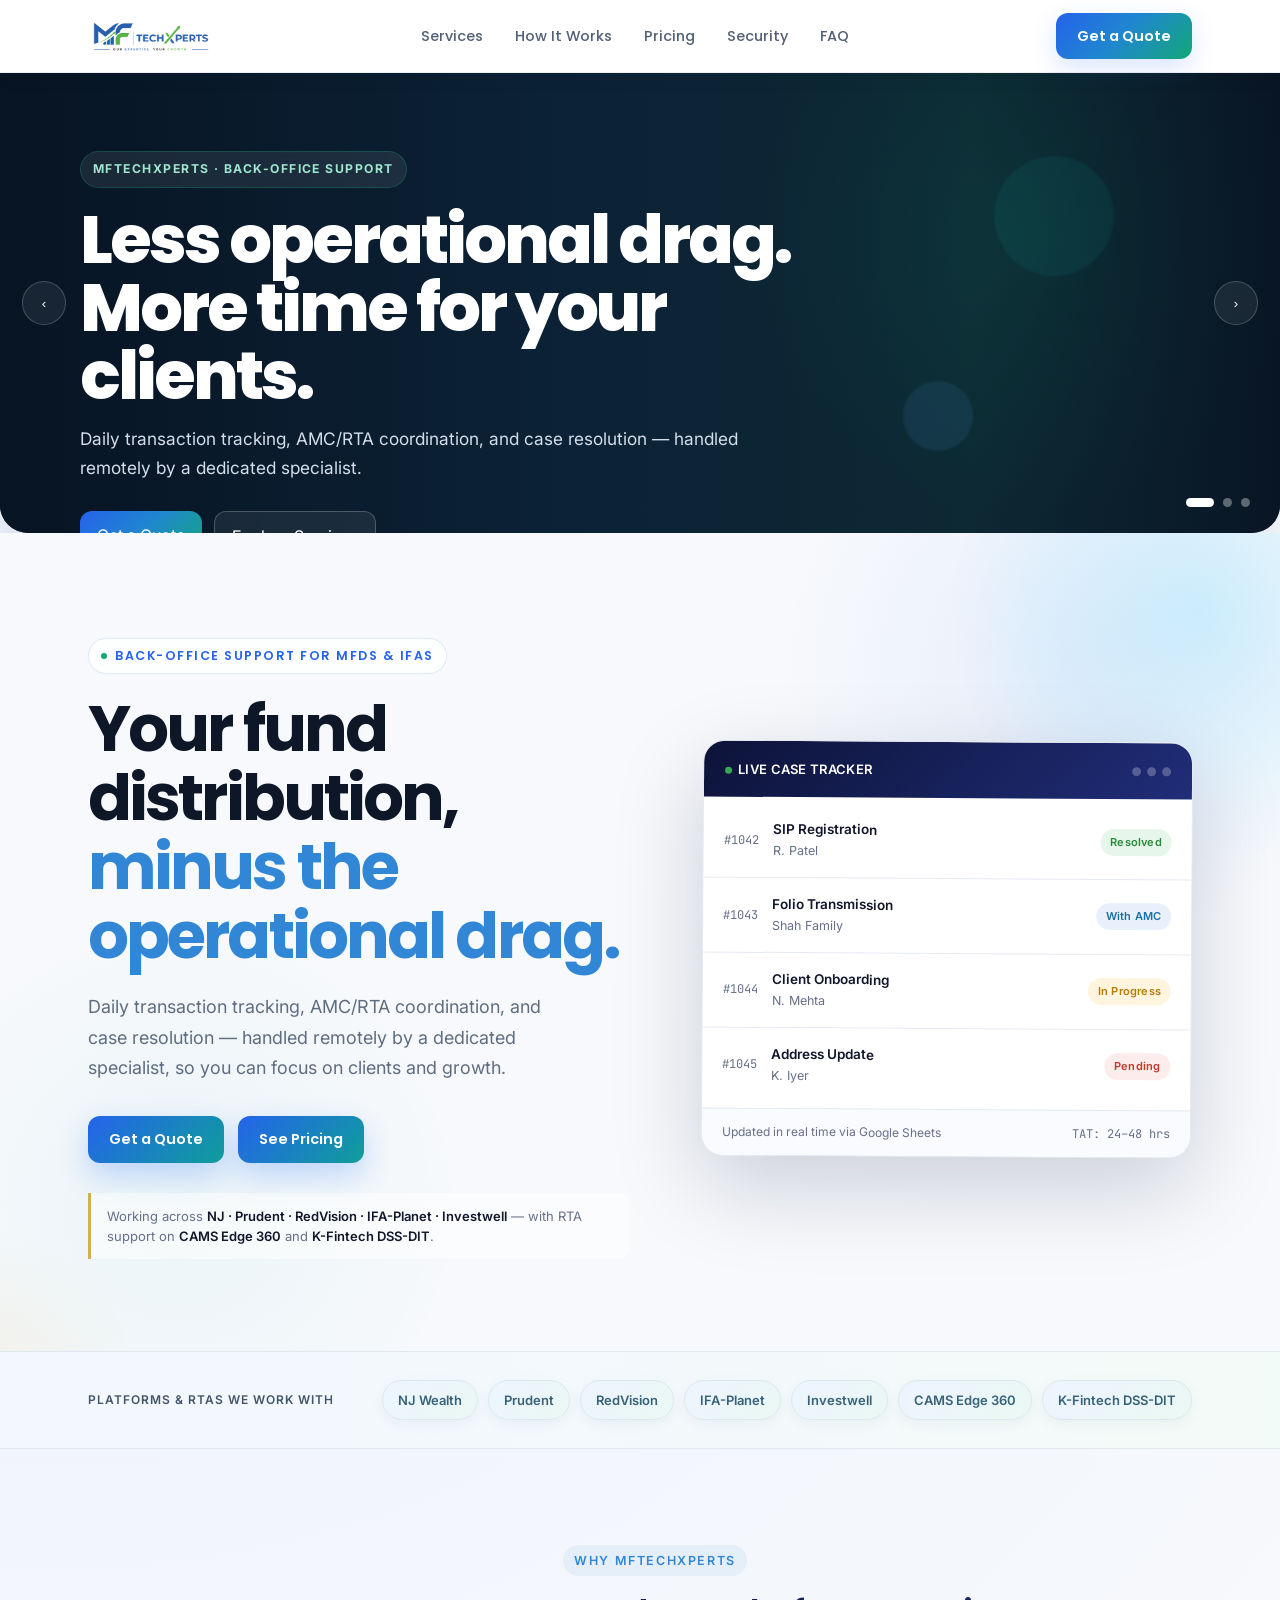
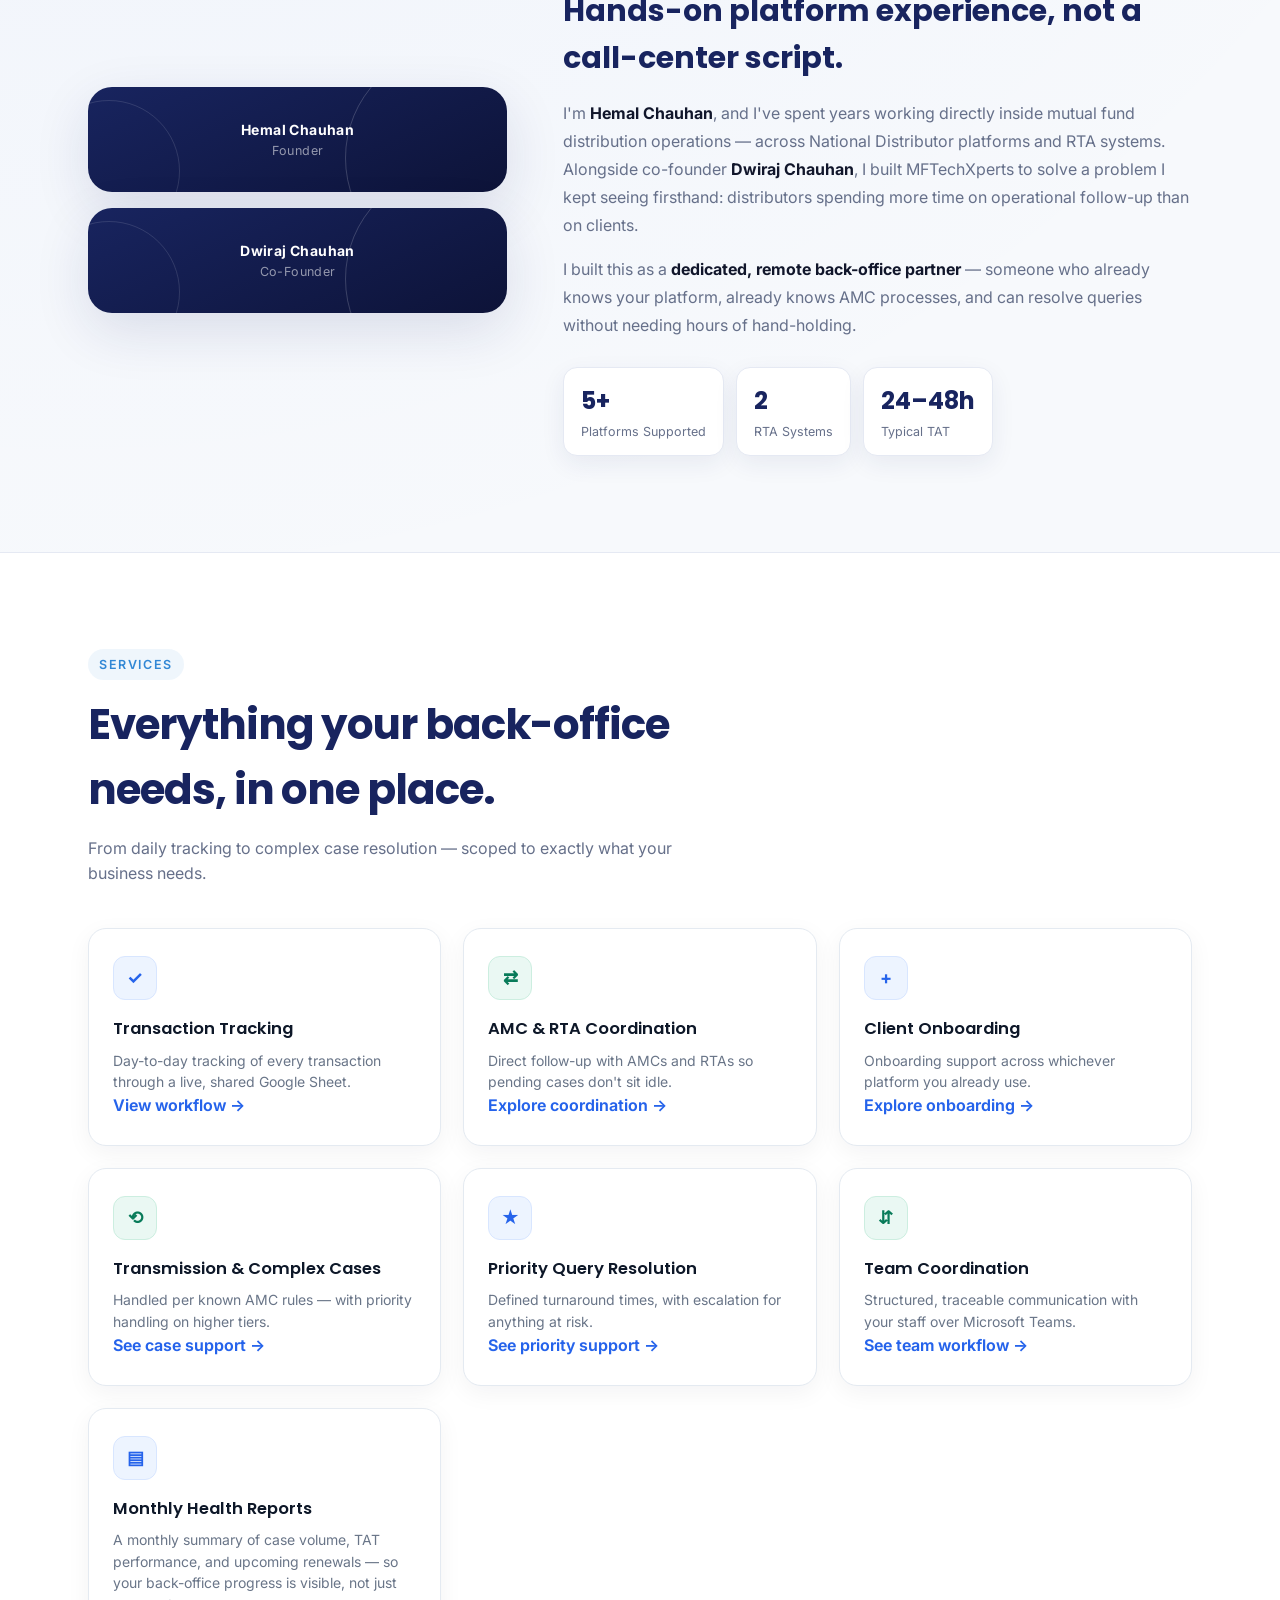
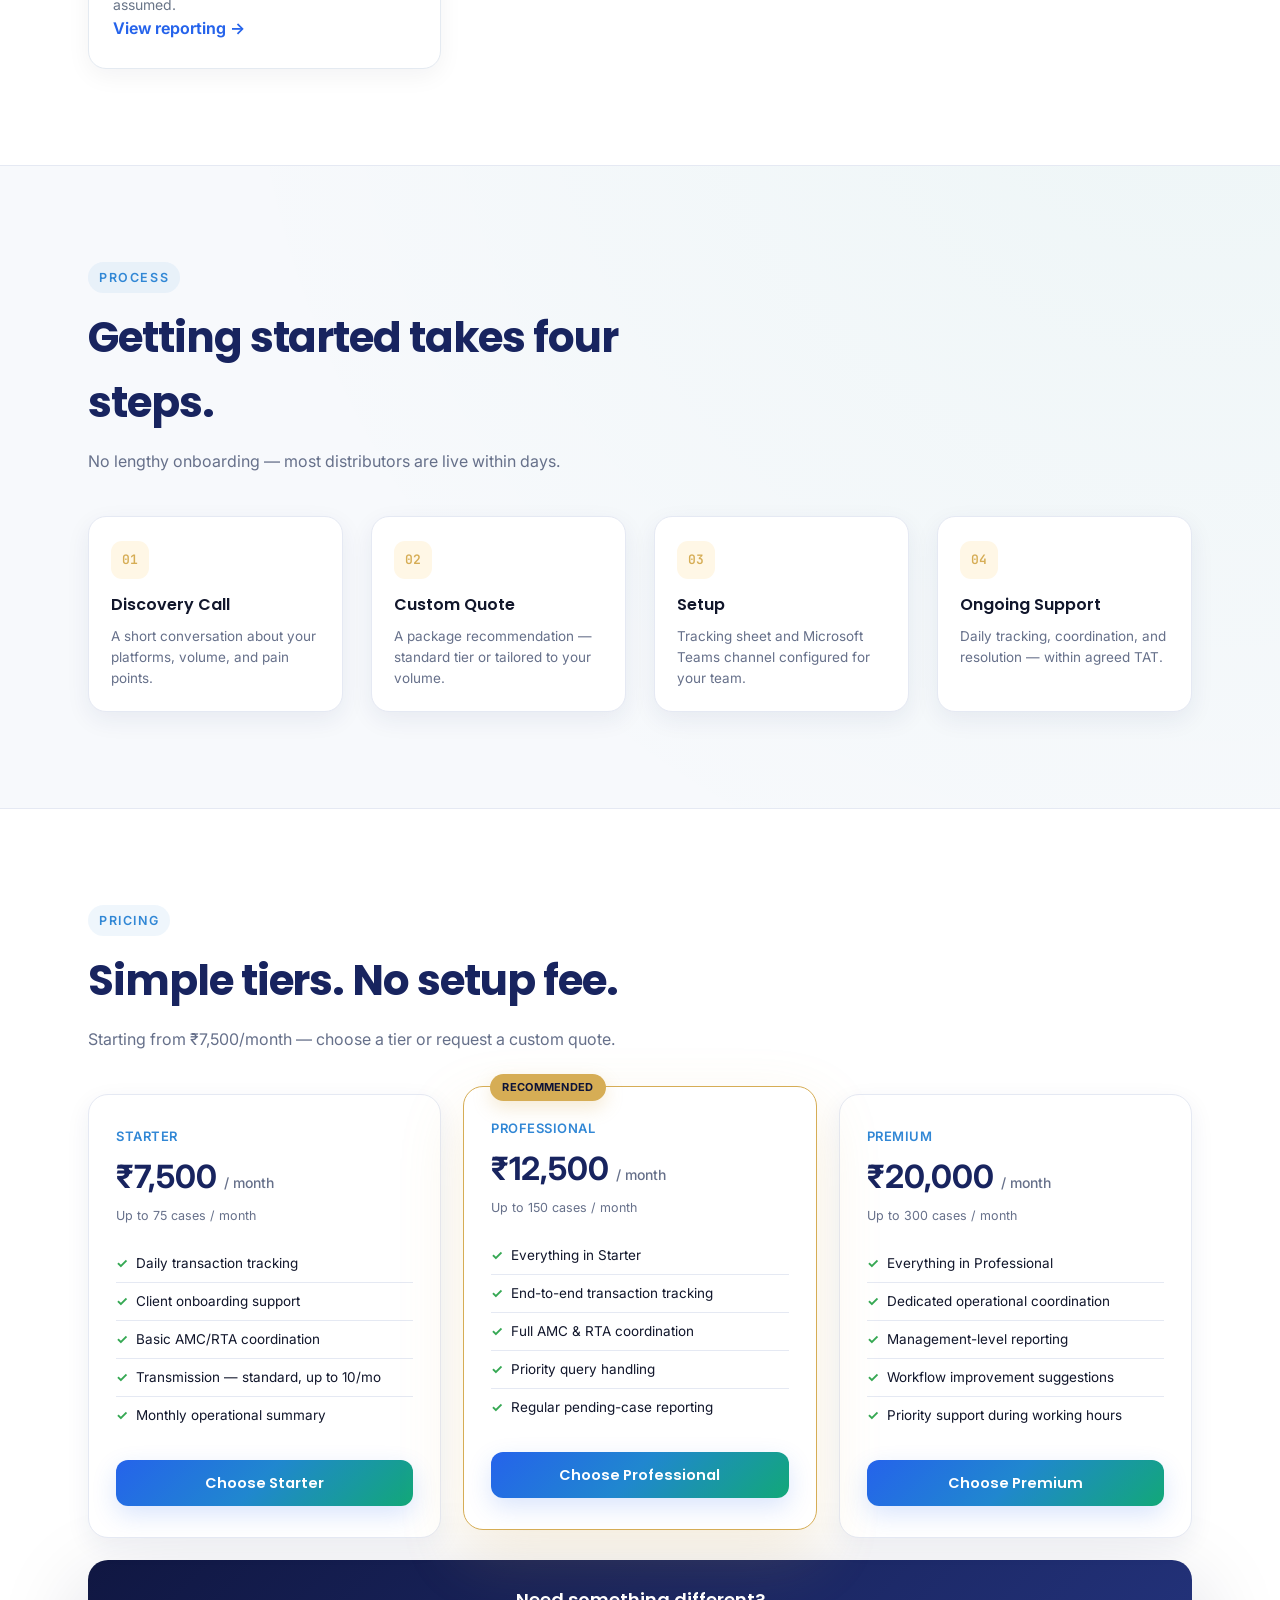
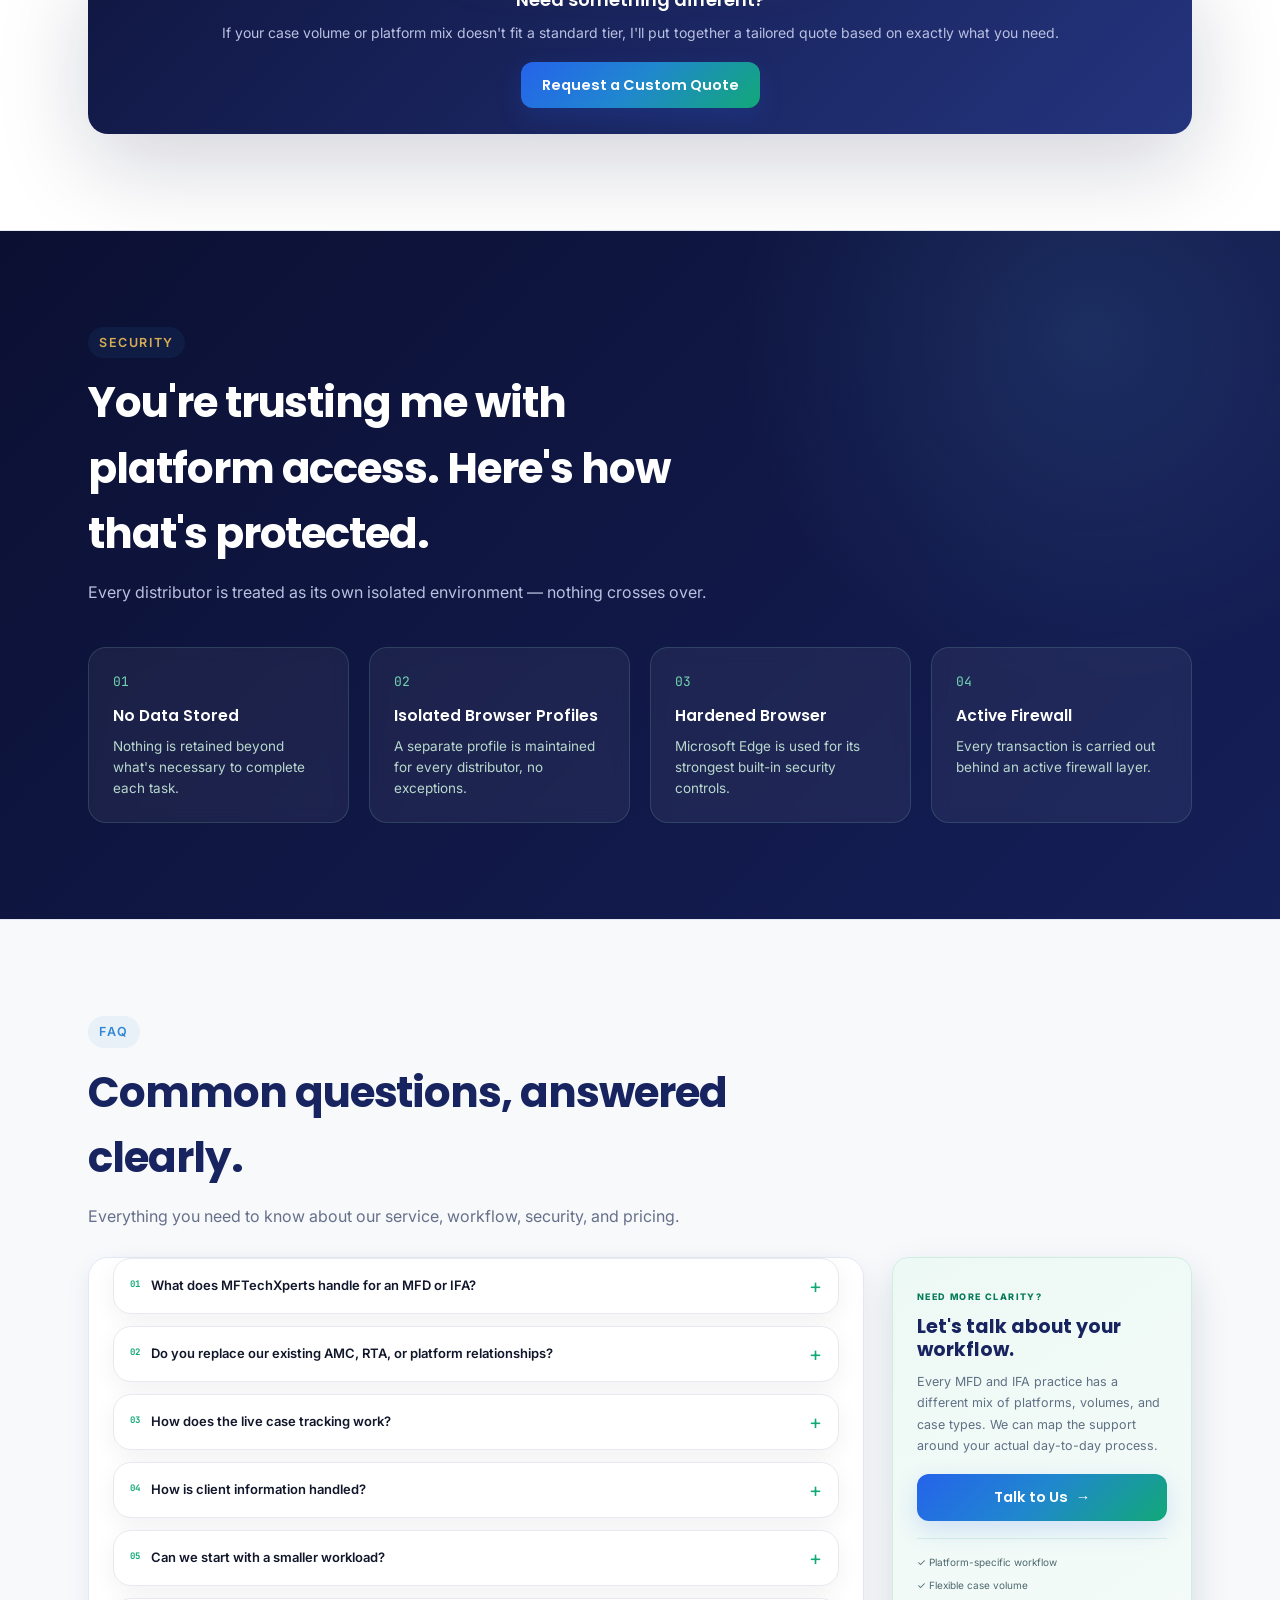
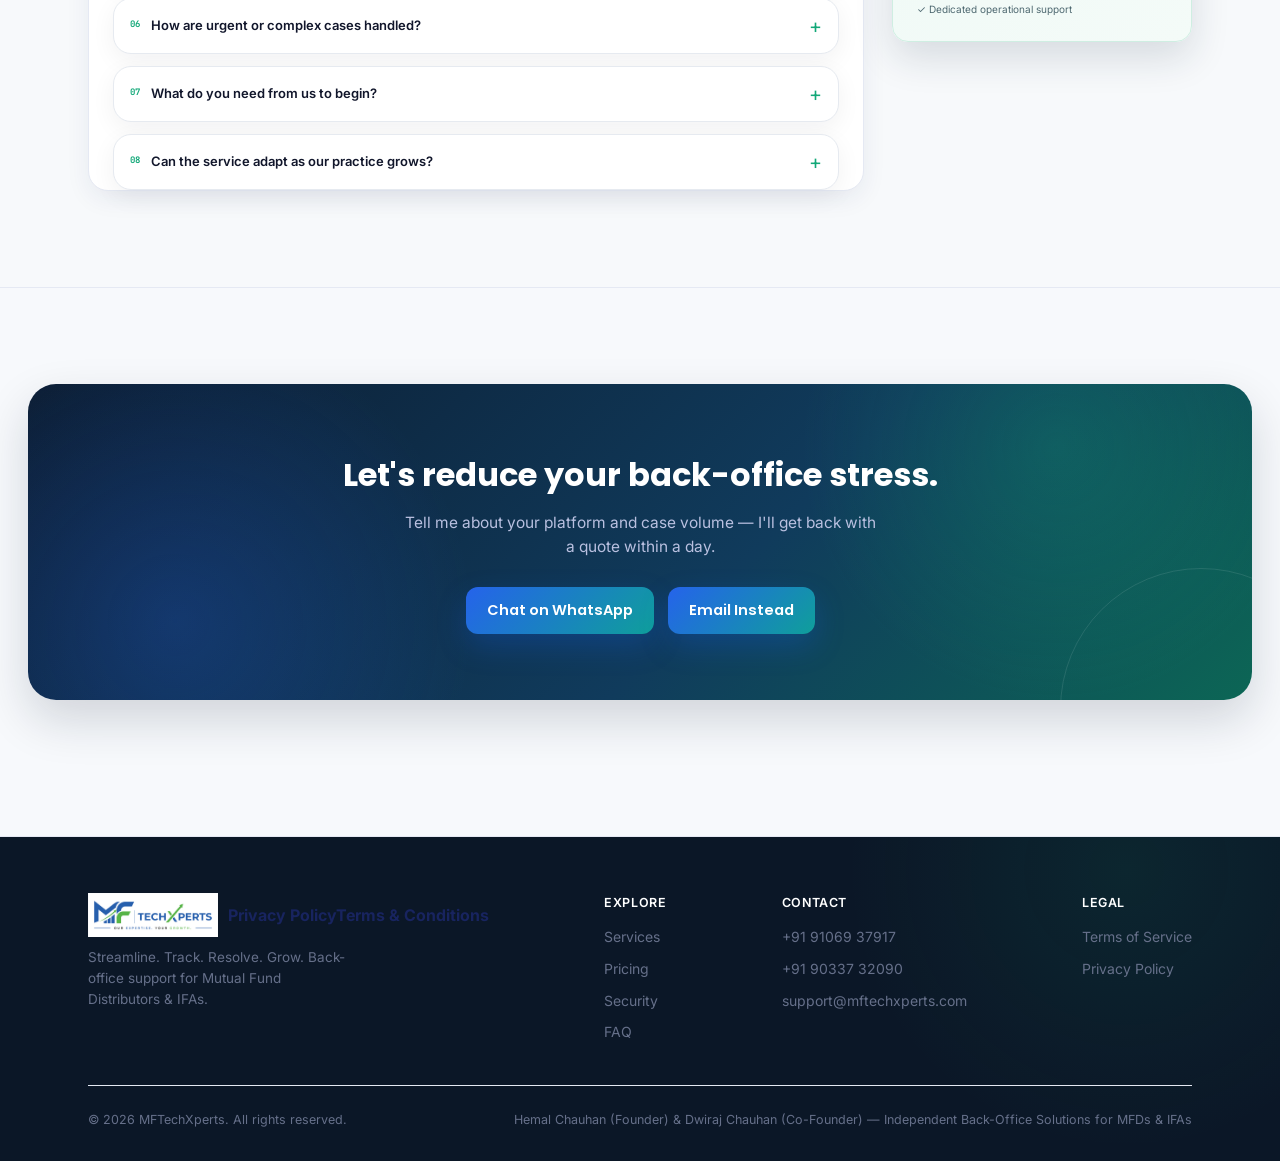
==== commit 9a371803: "Resolved the FAQ section issue and make it in single row layout" ====
--- a/index.html
+++ b/index.html
@@ -1183,8 +1183,8 @@
 .faq-section{background:#f7f9fb;border-top:1px solid var(--line);border-bottom:1px solid var(--line);}
 .faq-head{max-width:720px;margin-bottom:28px;}
 .faq-layout{display:grid;grid-template-columns:minmax(0,1fr) 300px;gap:28px;align-items:start;}
-.faq-list{display:grid;grid-template-columns:repeat(2,minmax(0,1fr));gap:12px 18px;max-width:none;}
-.faq-item{border:1px solid #e0e6ed;border-radius:12px;padding:0;background:#fff;overflow:hidden;transition:.2s ease;box-shadow:0 4px 14px rgba(30,48,70,.035);}
+.faq-list{display:grid;grid-template-columns:1fr;grid-auto-rows:max-content;gap:12px;max-width:none;align-items:start;}
+.faq-item{align-self:start;border:1px solid #e0e6ed;border-radius:12px;padding:0;background:#fff;overflow:hidden;transition:.2s ease;box-shadow:0 4px 14px rgba(30,48,70,.035);}
 .faq-item:hover{border-color:#cfd9e3;box-shadow:0 8px 22px rgba(30,48,70,.06);transform:translateY(-1px);}
 .faq-q{width:100%;border:0;background:transparent;padding:17px 16px;display:flex;justify-content:space-between;align-items:center;gap:12px;text-align:left;cursor:pointer;font:inherit;font-weight:600;font-size:13px;line-height:1.45;color:var(--ink);}
 .faq-q span{display:flex;align-items:flex-start;gap:11px;}
@@ -1346,10 +1346,10 @@
   <div class="wrap about-grid">
     <div style="display:flex; flex-direction:column; gap:16px;">
       <div class="about-photo" style="aspect-ratio:auto; padding:22px 18px;">
-        <span class="about-photo-label" style="padding:0;"><b style="color:#fff; font-size:14px;">Hemal Chauhan</b><br>Founder — Photo placeholder</span>
+        <span class="about-photo-label" style="padding:0;"><b style="color:#fff; font-size:14px;">Hemal Chauhan</b><br>Founder</span>
       </div>
       <div class="about-photo" style="aspect-ratio:auto; padding:22px 18px;">
-        <span class="about-photo-label" style="padding:0;"><b style="color:#fff; font-size:14px;">Dwiraj Chauhan</b><br>Co-Founder — Photo placeholder</span>
+        <span class="about-photo-label" style="padding:0;"><b style="color:#fff; font-size:14px;">Dwiraj Chauhan</b><br>Co-Founder</span>
       </div>
     </div>
     <div class="about-copy">
@@ -1474,11 +1474,7 @@
   </div>
 </section>
 
-
 <!-- LIVE CASE TRACKER — AdminLTE-style workspace -->
-
-
-
 
 <section id="faq" class="section faq-section">
   <div class="wrap">
@@ -1555,8 +1551,6 @@
   </div>
 </section>
 
-
-
 <section id="contact" class="reveal">
   <div class="cta">
     <h2>Let's reduce your back-office stress.</h2>
@@ -1568,11 +1562,6 @@
     </div>
   </div>
 </section>
-
-
-
-
-
 
 <footer>
   <div class="wrap">
@@ -1612,8 +1601,14 @@
     q.addEventListener('click',()=>{
       const item = q.parentElement;
       const wasOpen = item.classList.contains('open');
-      document.querySelectorAll('.faq-item').forEach(i=>i.classList.remove('open'));
-      if(!wasOpen) item.classList.add('open');
+      document.querySelectorAll('.faq-item').forEach(i=>{
+        i.classList.remove('open');
+        i.querySelector('.faq-q')?.setAttribute('aria-expanded', 'false');
+      });
+      if(!wasOpen){
+        item.classList.add('open');
+        q.setAttribute('aria-expanded', 'true');
+      }
     });
   });
 
@@ -1705,32 +1700,6 @@
 });
 </script>
 
-
-
-
-
-
-
 <script>document.addEventListener('DOMContentLoaded',()=>{const s=document.getElementById('faqSearch'),r=document.getElementById('faqResultCount'),e=document.getElementById('faqNoResults'),items=[...document.querySelectorAll('.faq-accordion details')],topics=[...document.querySelectorAll('.faq-topic')];function u(){let q=(s?.value||'').toLowerCase().trim(),a=document.querySelector('.faq-topic.active')?.dataset.faqTopic||'all',n=0;items.forEach(x=>{let ok=(a==='all'||(x.dataset.faqTags||'').includes(a))&&(!q||x.textContent.toLowerCase().includes(q));x.style.display=ok?'':'none';if(ok)n++});if(r)r.textContent=n+' answer'+(n===1?'':'s');if(e)e.hidden=n!==0}topics.forEach(b=>b.onclick=()=>{topics.forEach(x=>x.classList.remove('active'));b.classList.add('active');u()});s?.addEventListener('input',u);u()});</script>
-<script>
-document.addEventListener("DOMContentLoaded", function(){
-  document.querySelectorAll(".faq-q").forEach(function(button){
-    button.addEventListener("click", function(){
-      const item=button.closest(".faq-item");
-      const open=item.classList.contains("open");
-      document.querySelectorAll(".faq-item.open").forEach(function(other){
-        if(other!==item){
-          other.classList.remove("open");
-          const b=other.querySelector(".faq-q");
-          if(b) b.setAttribute("aria-expanded","false");
-        }
-      });
-      item.classList.toggle("open", !open);
-      button.setAttribute("aria-expanded", String(!open));
-    });
-  });
-});
-</script>
-
 </body>
 </html>
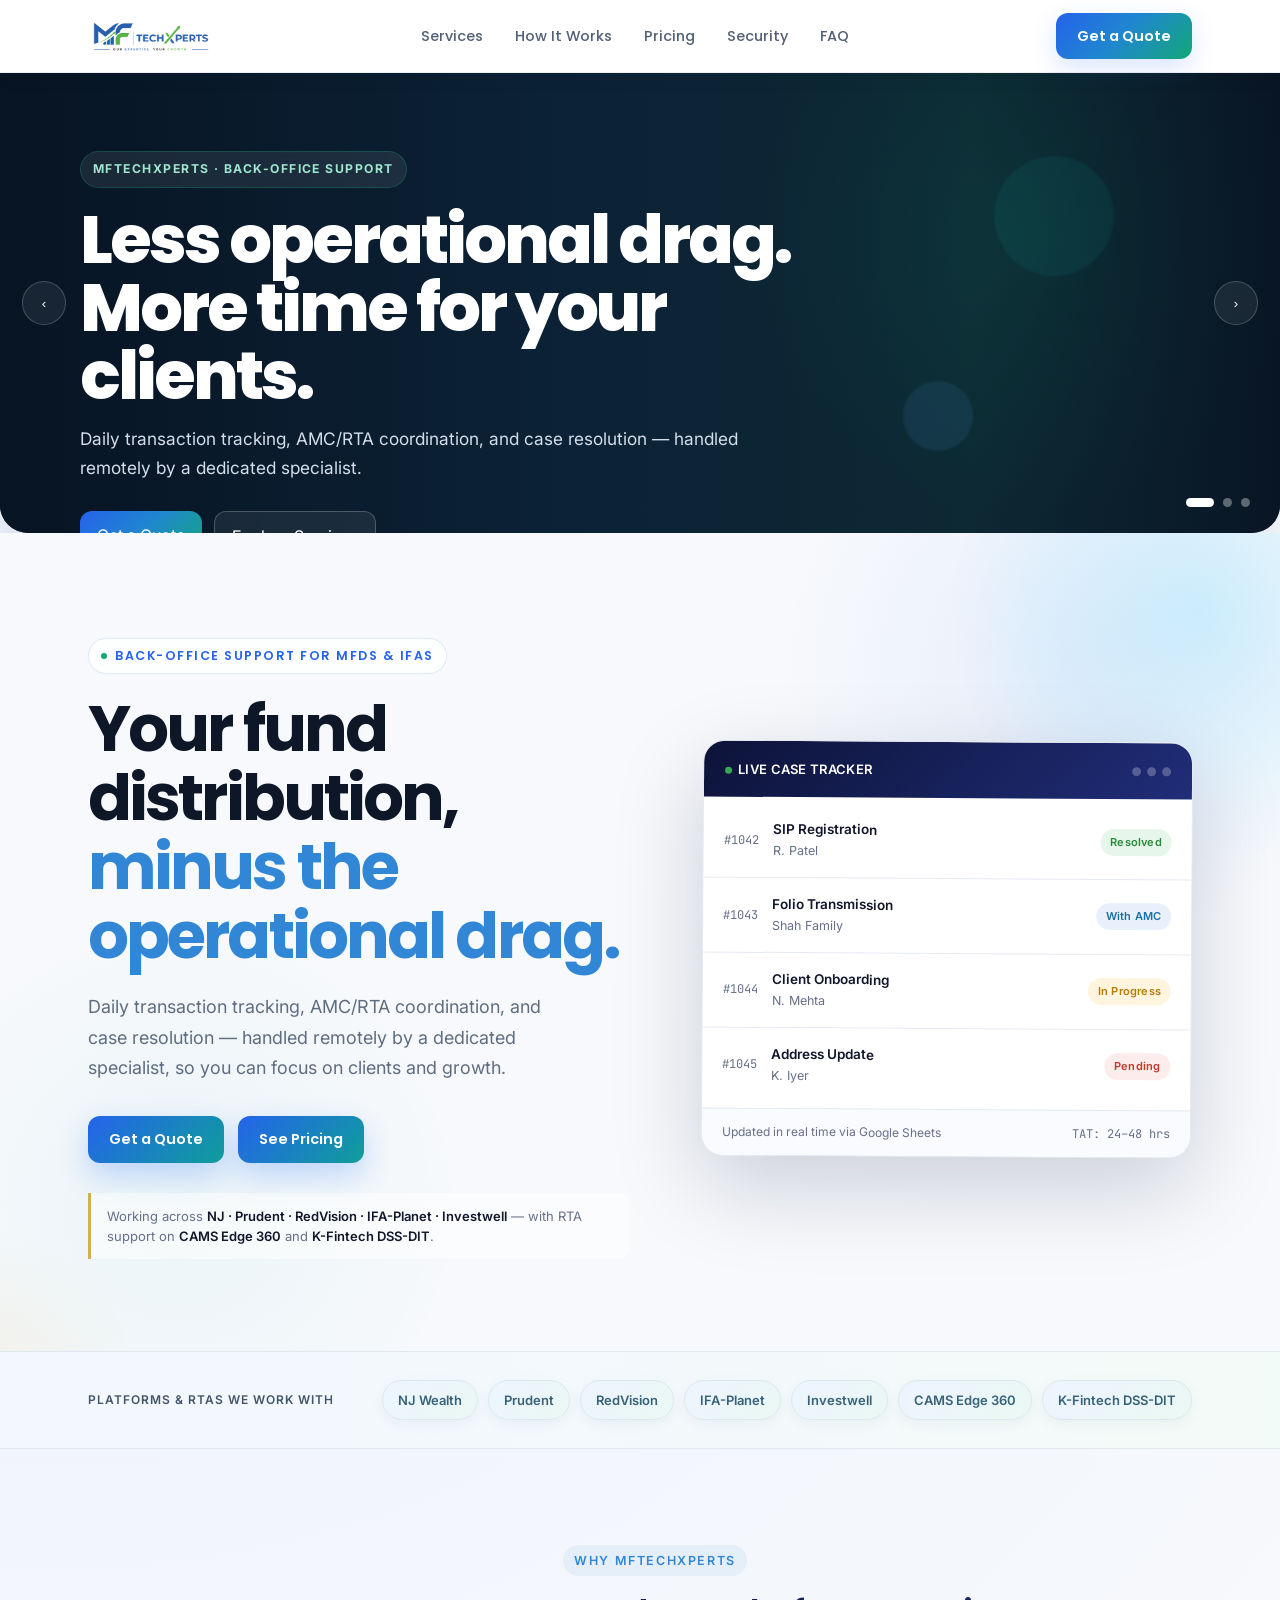
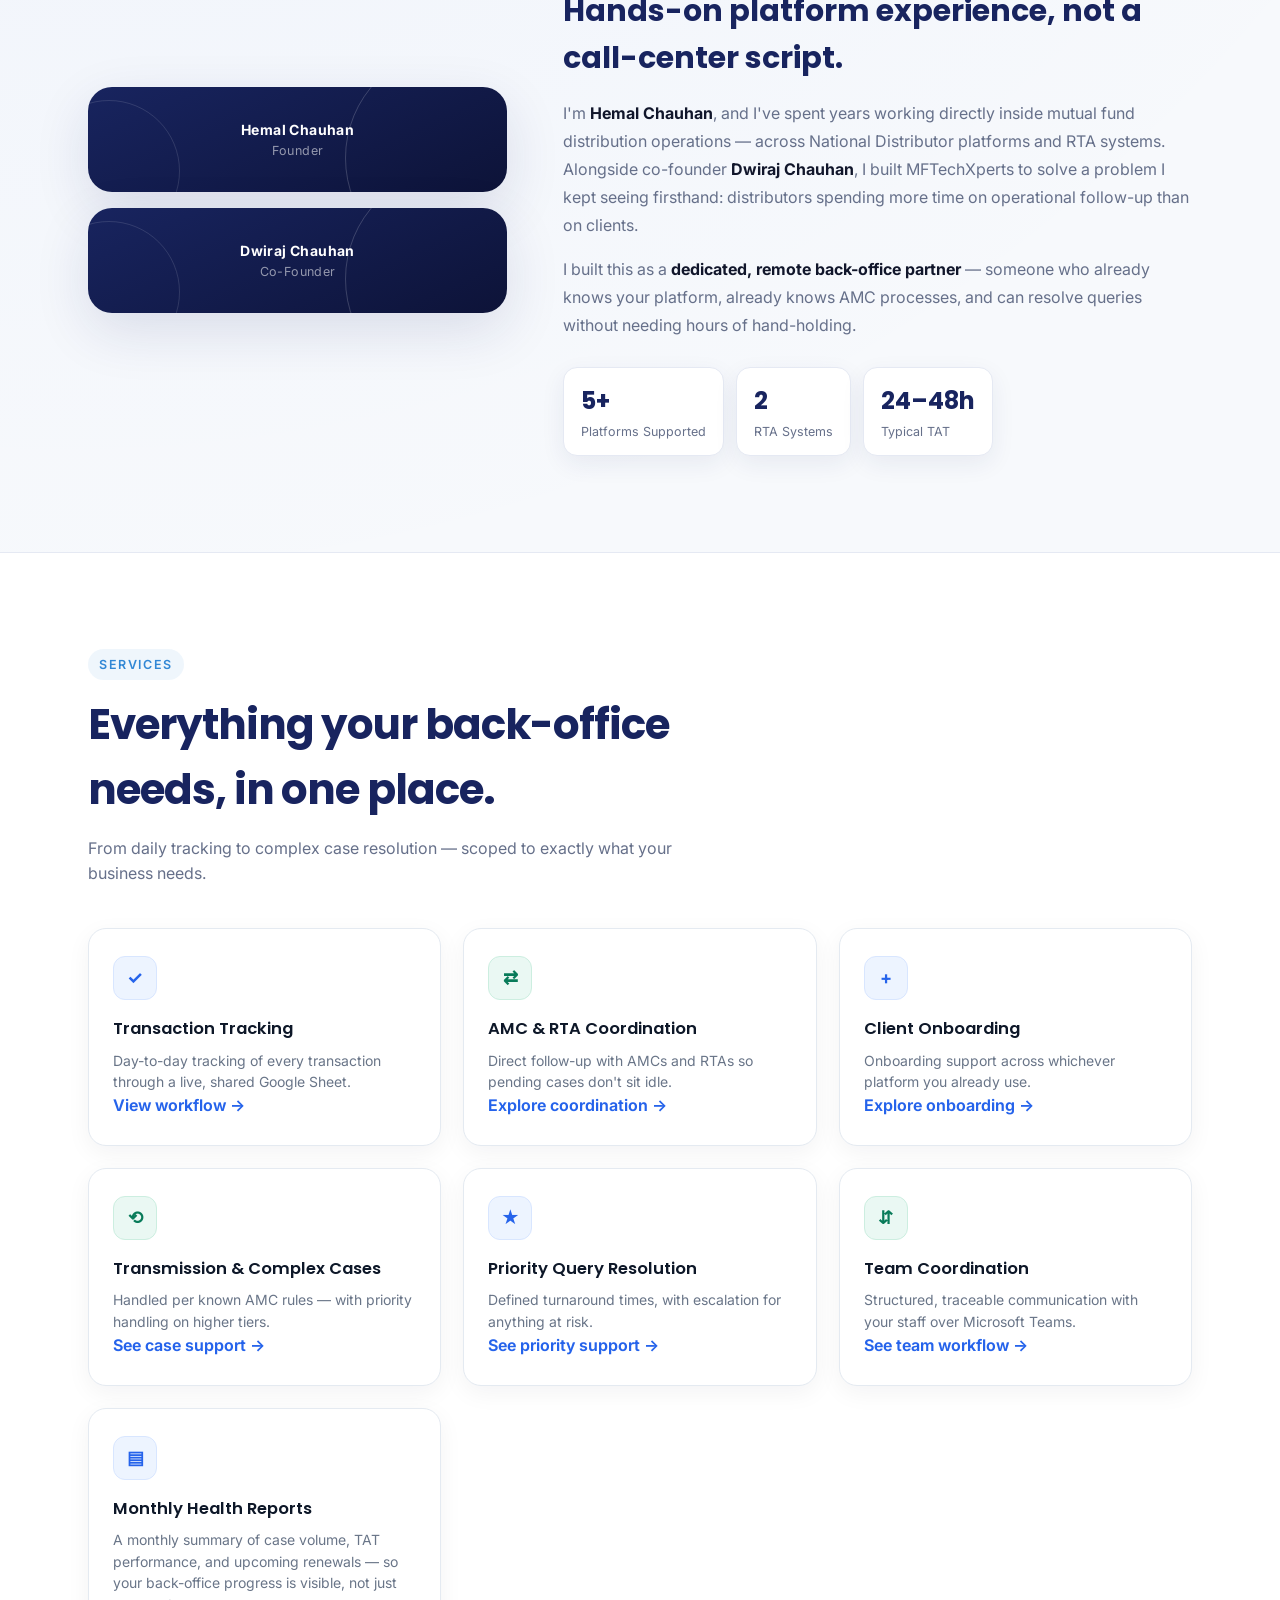
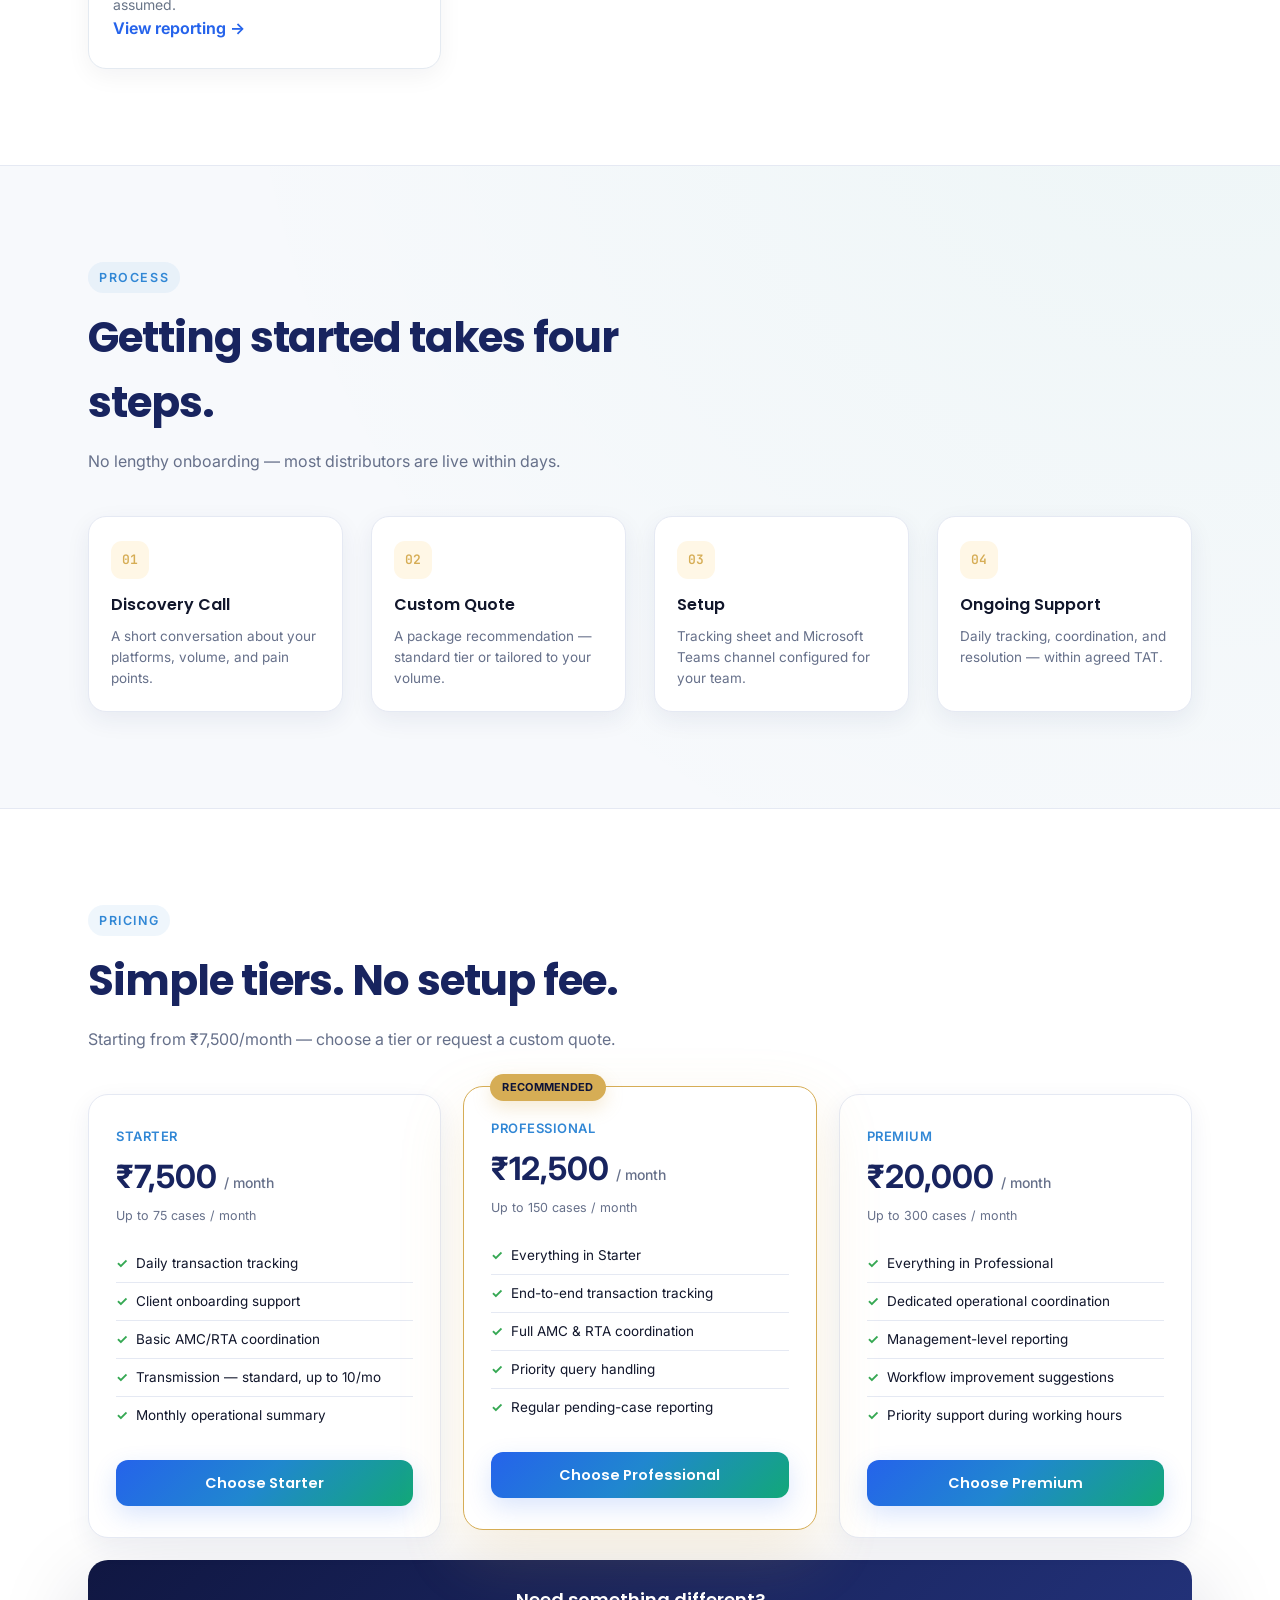
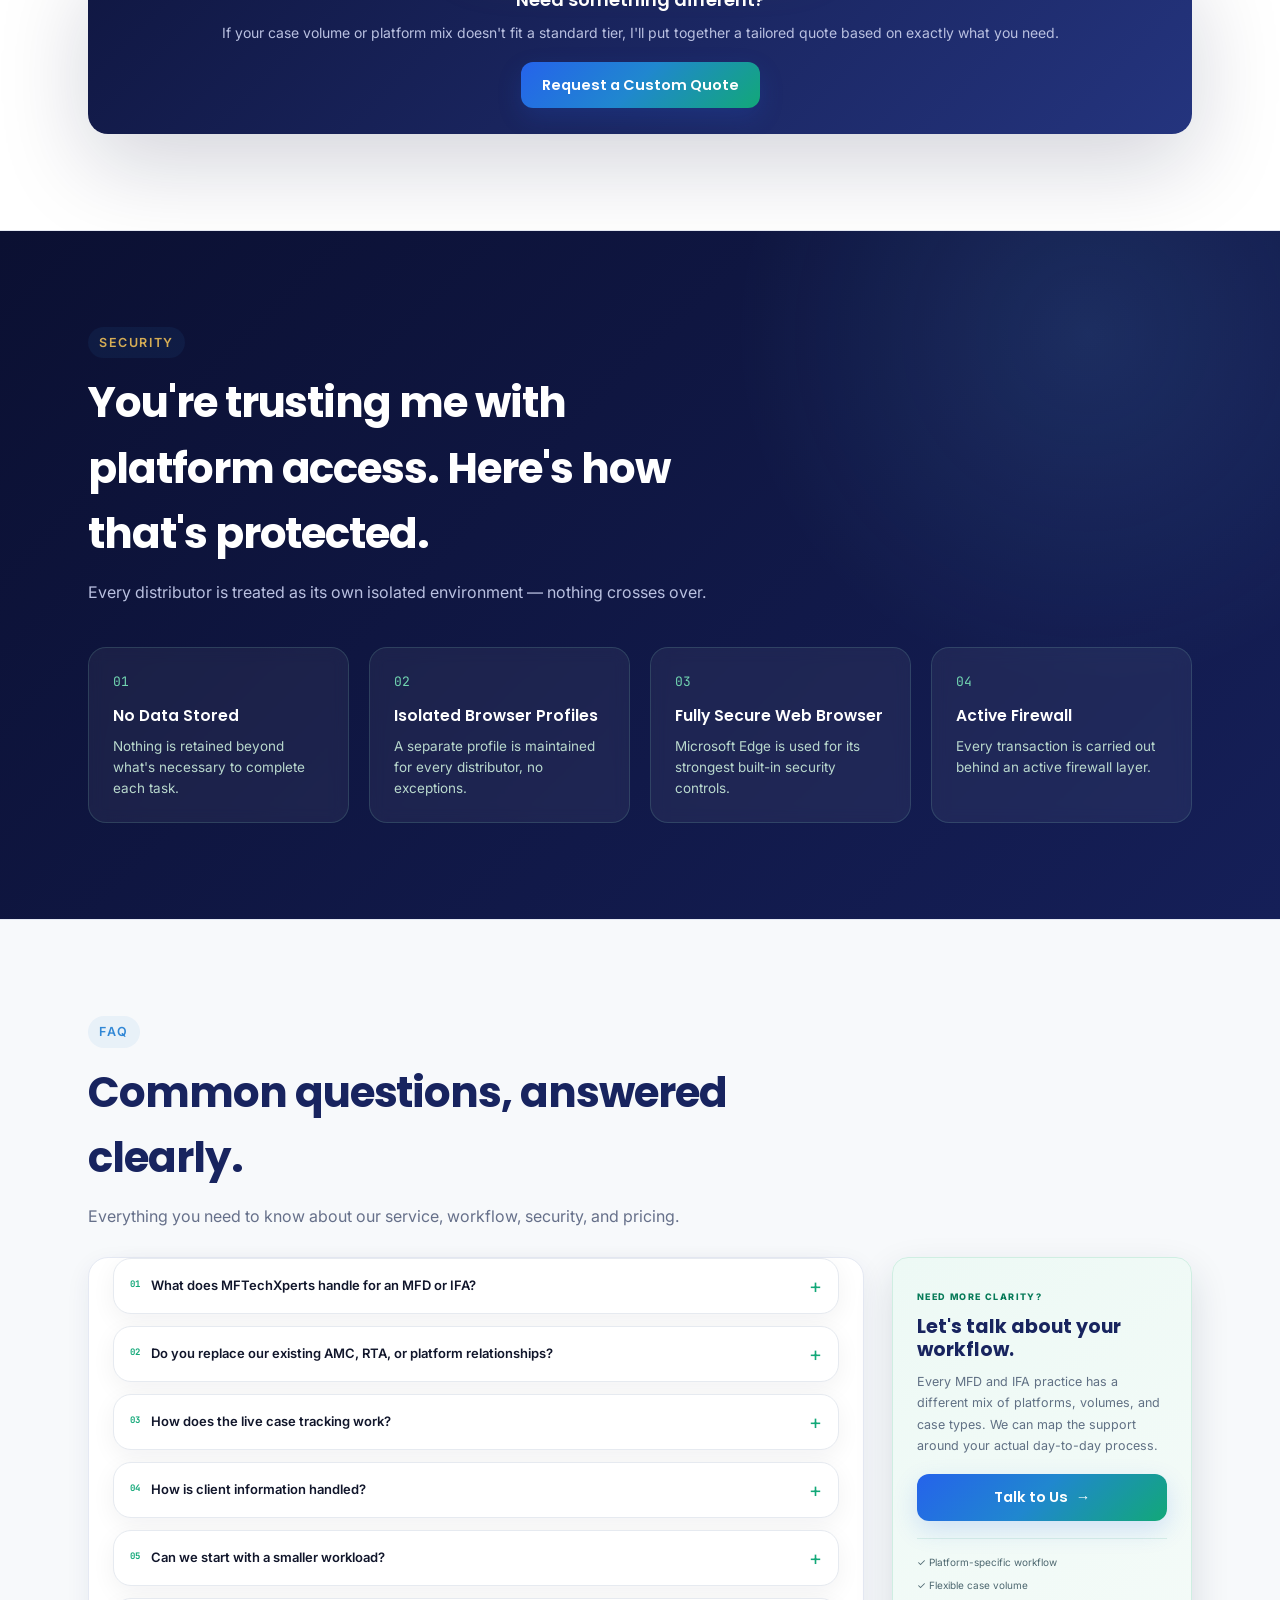
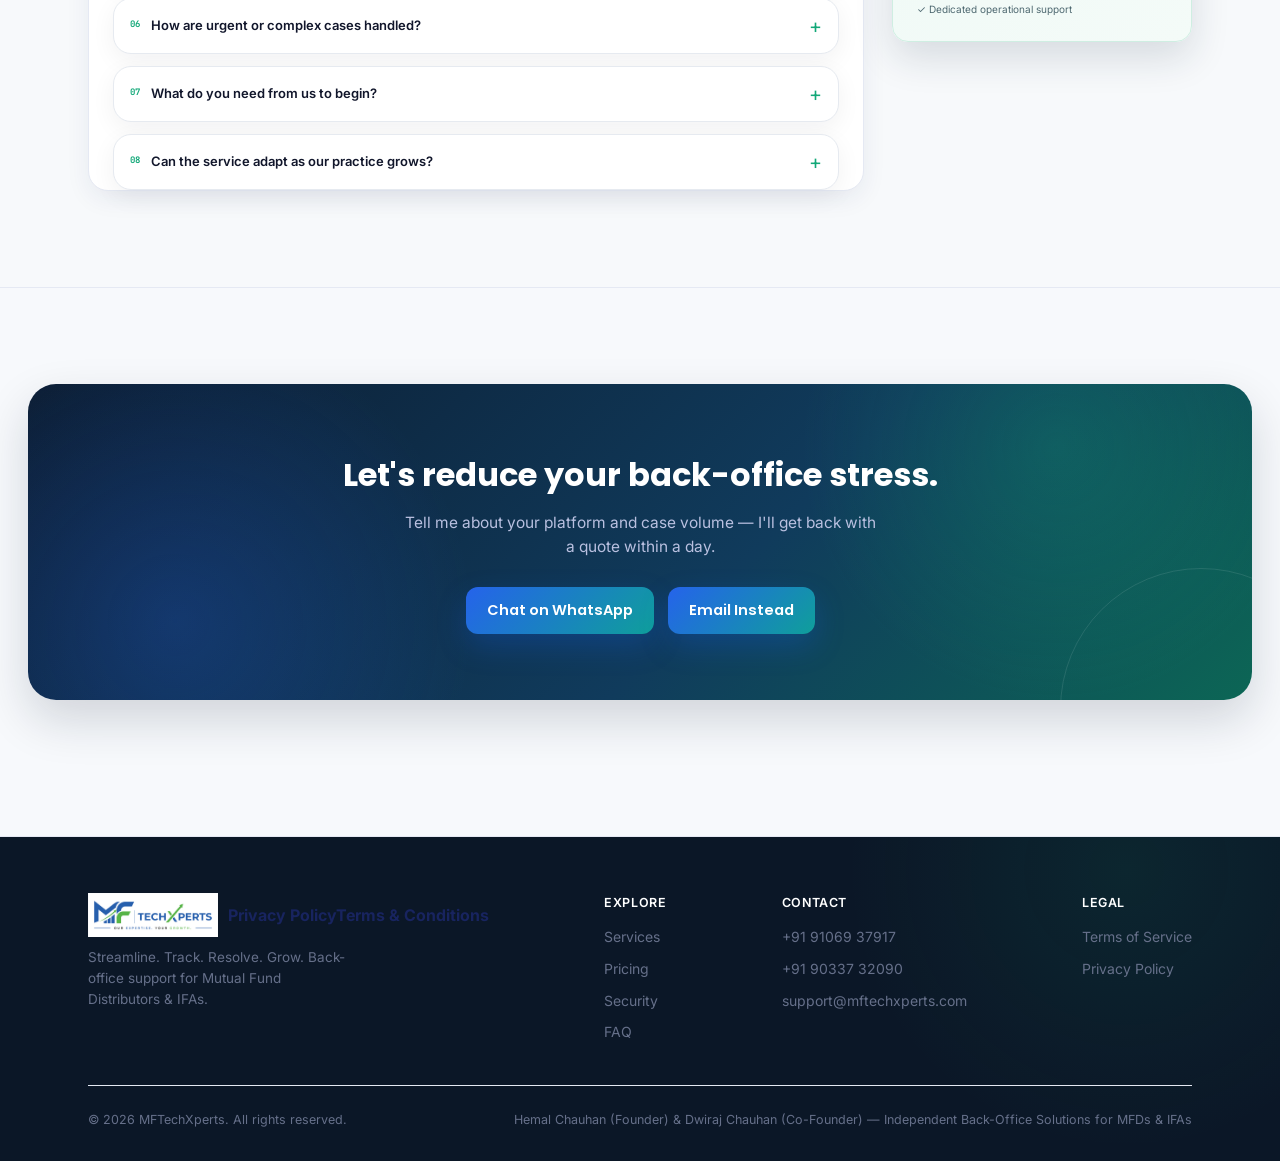
==== commit 8c9a2d67: "text change in security section" ====
--- a/index.html
+++ b/index.html
@@ -1468,7 +1468,7 @@
     <div class="sec-grid">
       <div class="sec-card"><span class="num mono">01</span><h3>No Data Stored</h3><p>Nothing is retained beyond what's necessary to complete each task.</p></div>
       <div class="sec-card"><span class="num mono">02</span><h3>Isolated Browser Profiles</h3><p>A separate profile is maintained for every distributor, no exceptions.</p></div>
-      <div class="sec-card"><span class="num mono">03</span><h3>Hardened Browser</h3><p>Microsoft Edge is used for its strongest built-in security controls.</p></div>
+      <div class="sec-card"><span class="num mono">03</span><h3>Fully Secure Web Browser</h3><p>Microsoft Edge is used for its strongest built-in security controls.</p></div>
       <div class="sec-card"><span class="num mono">04</span><h3>Active Firewall</h3><p>Every transaction is carried out behind an active firewall layer.</p></div>
     </div>
   </div>
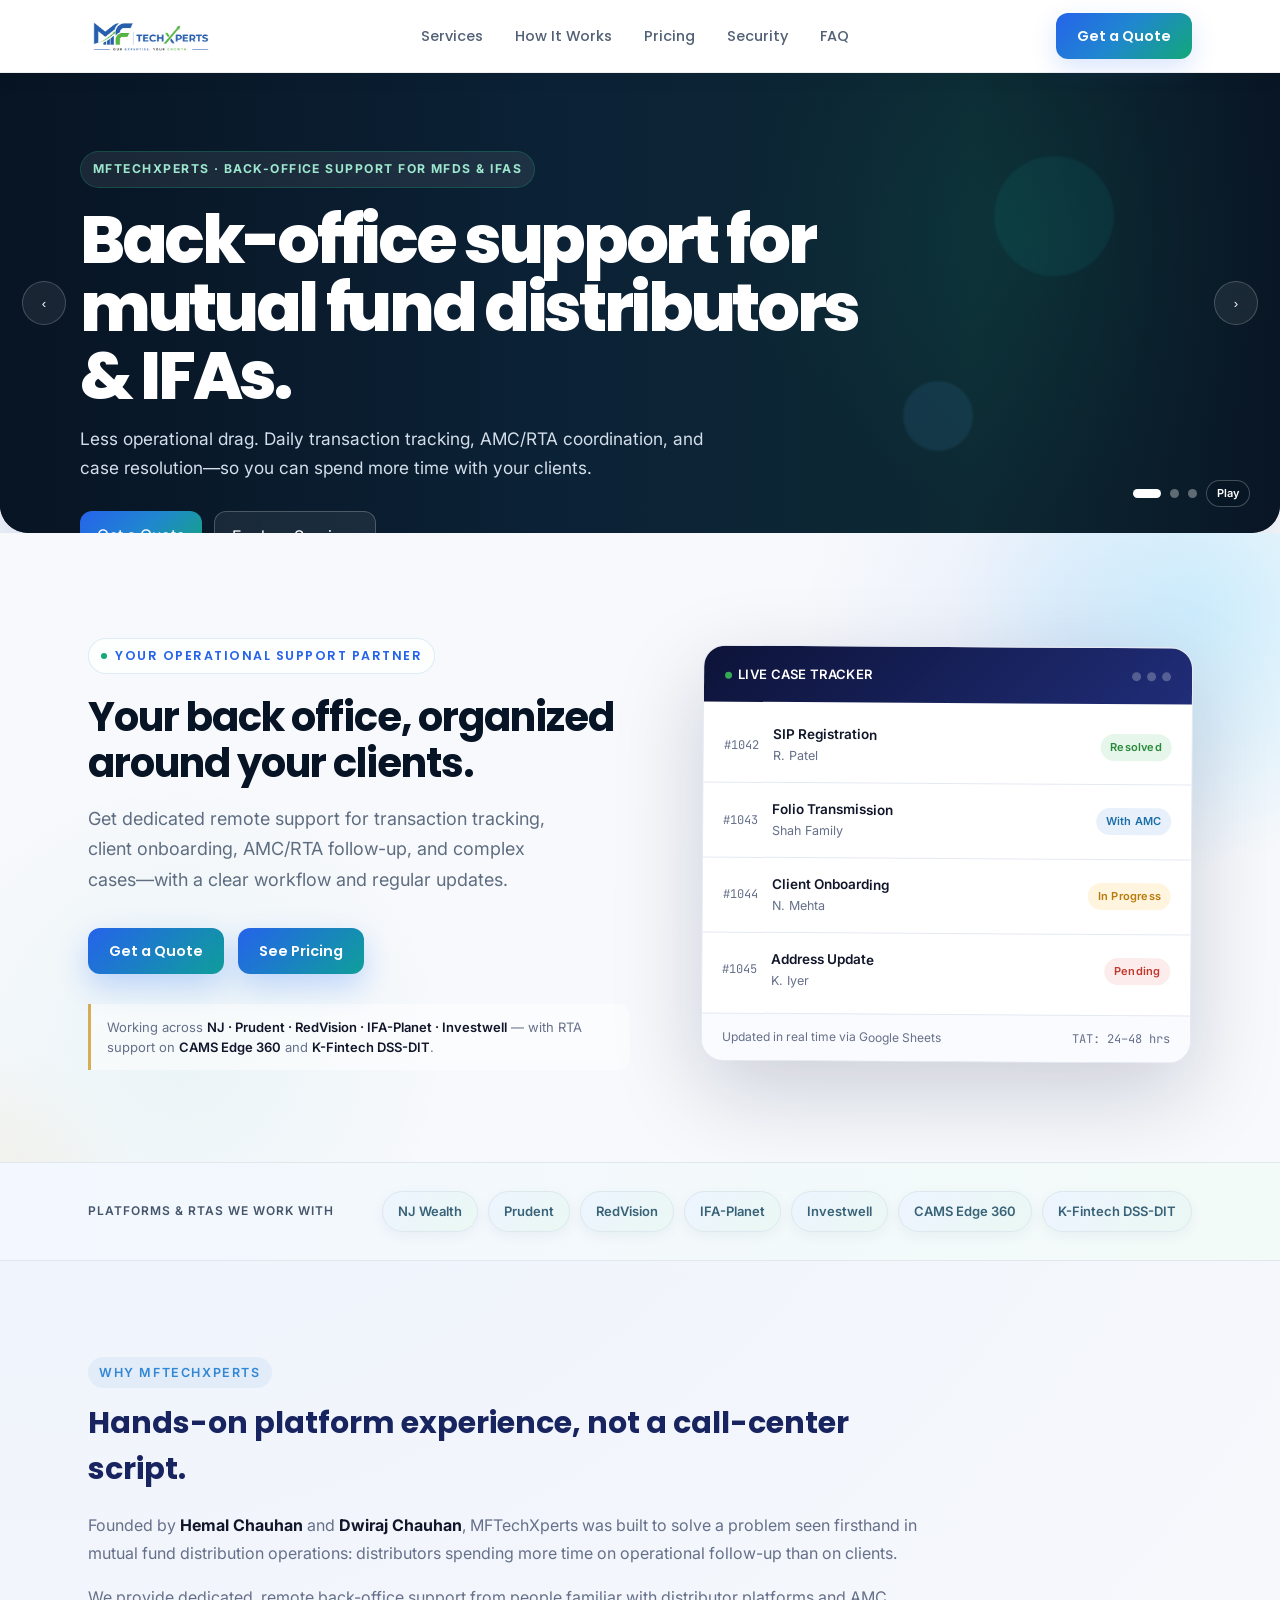
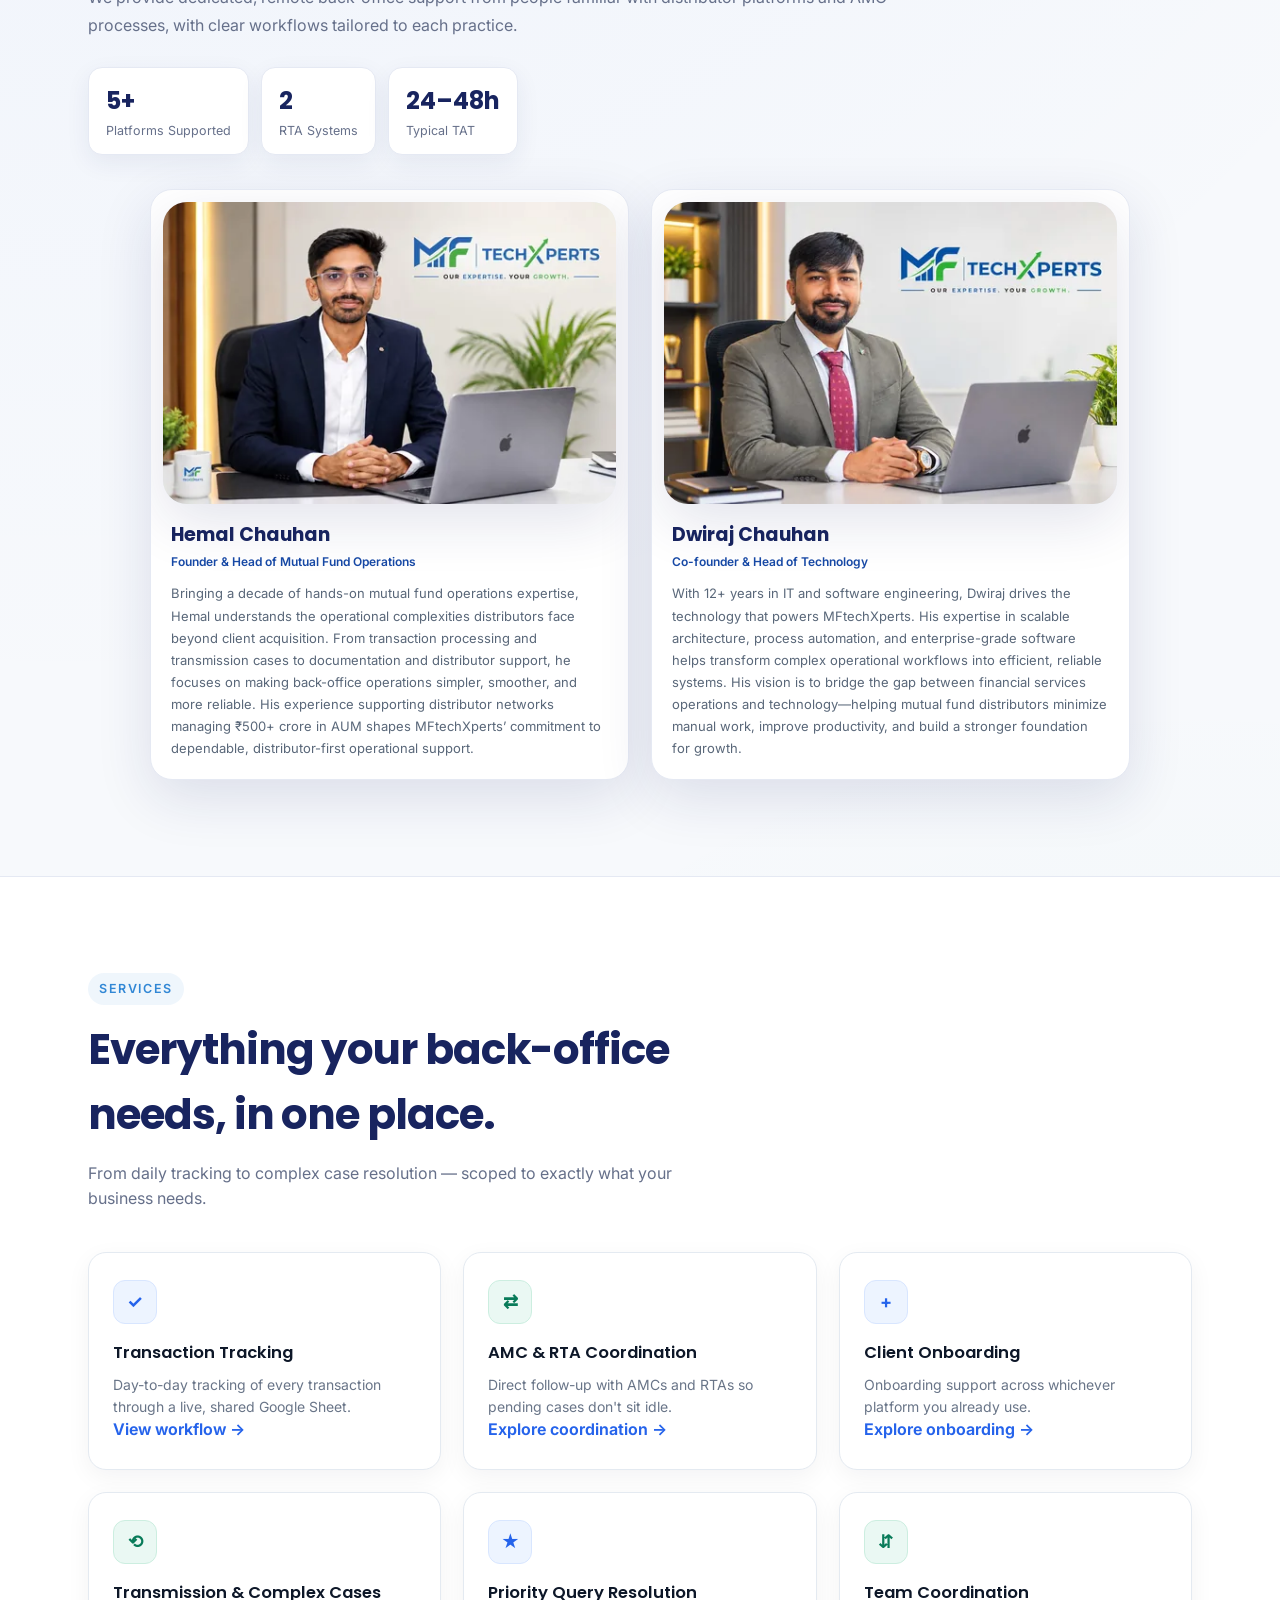
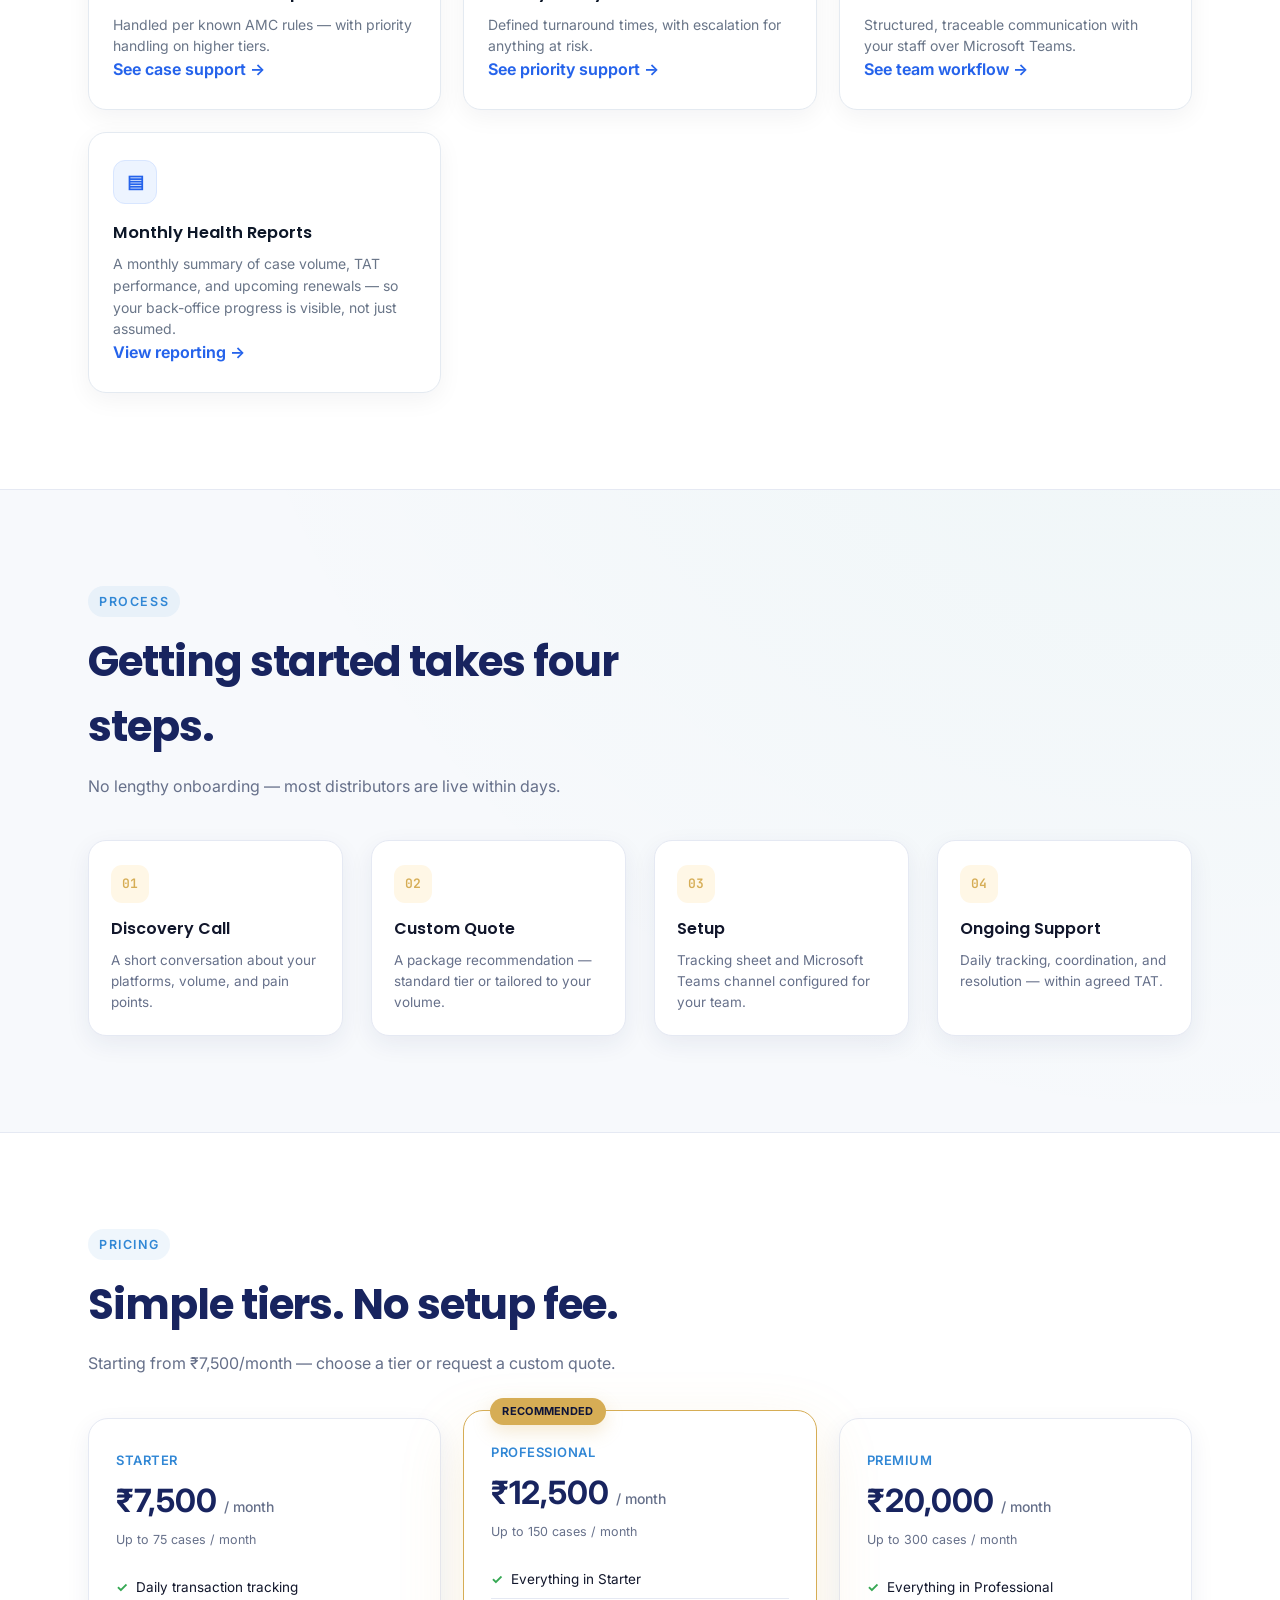
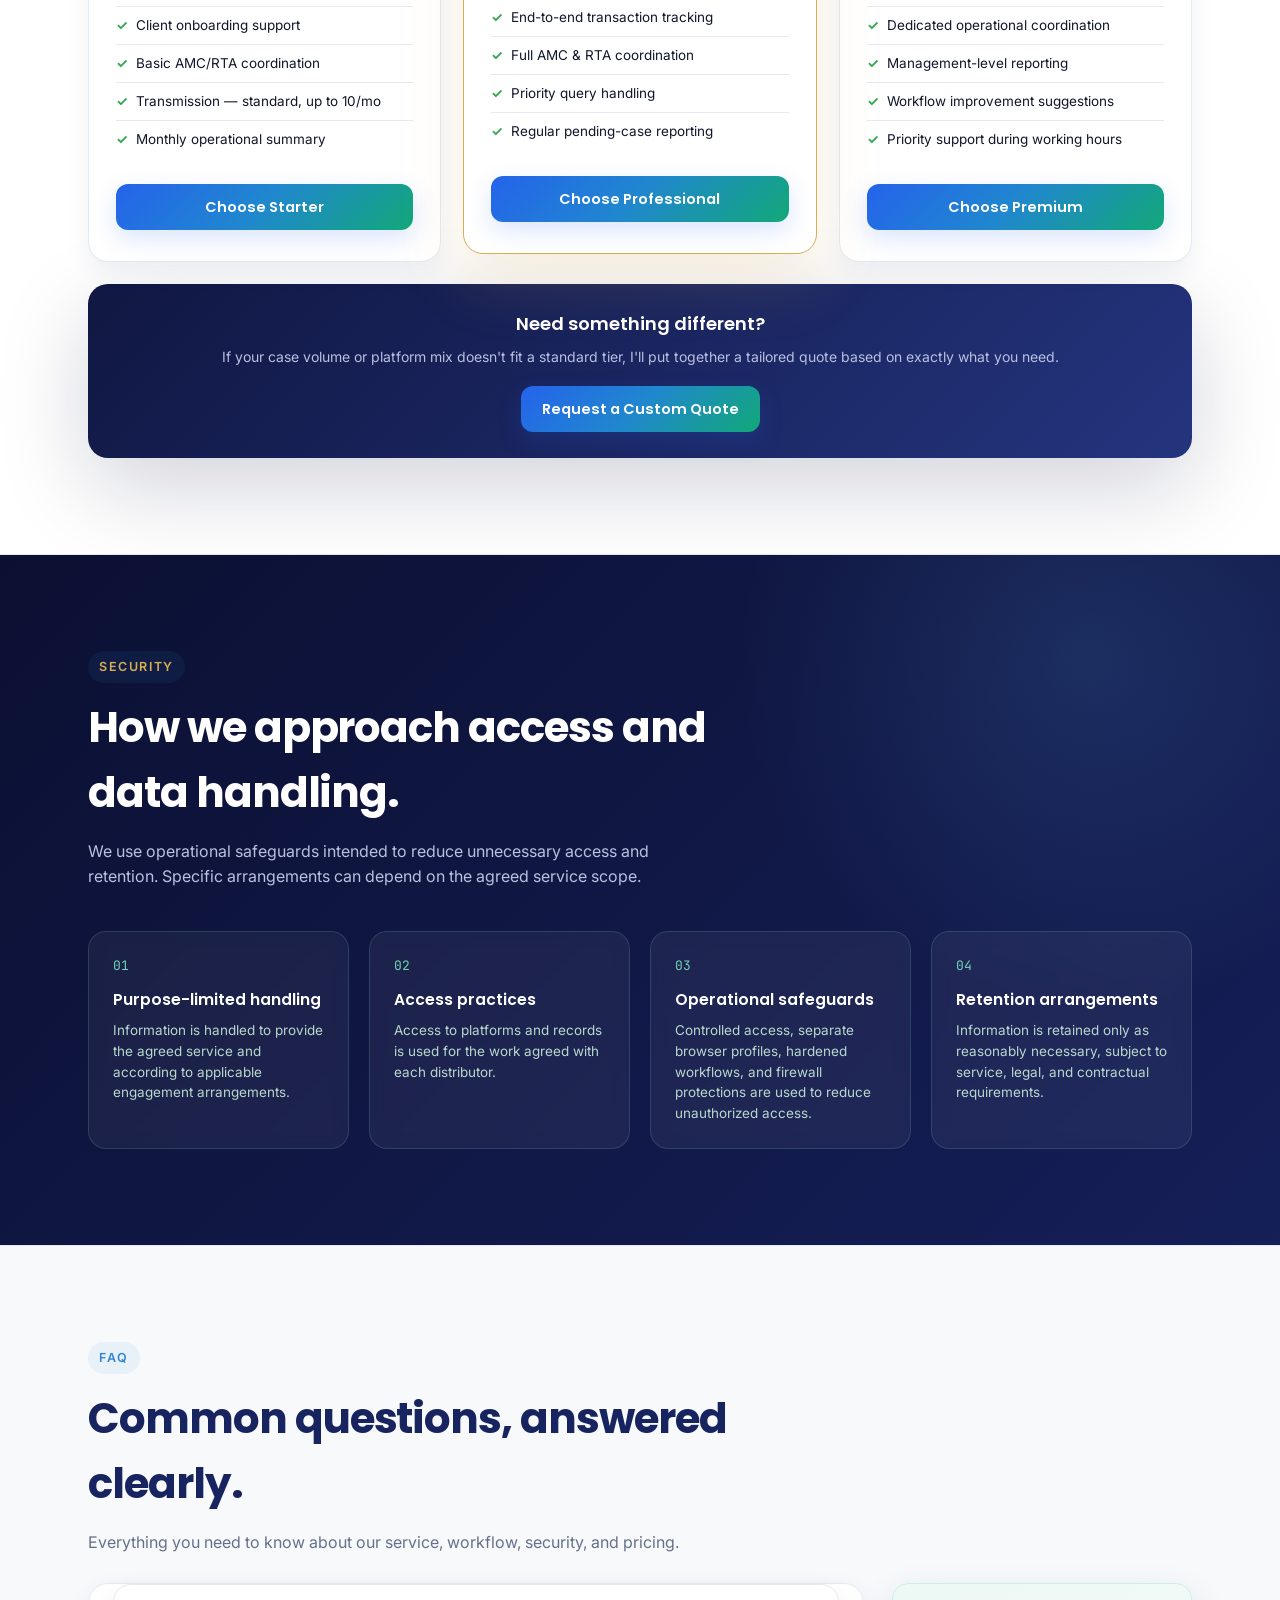
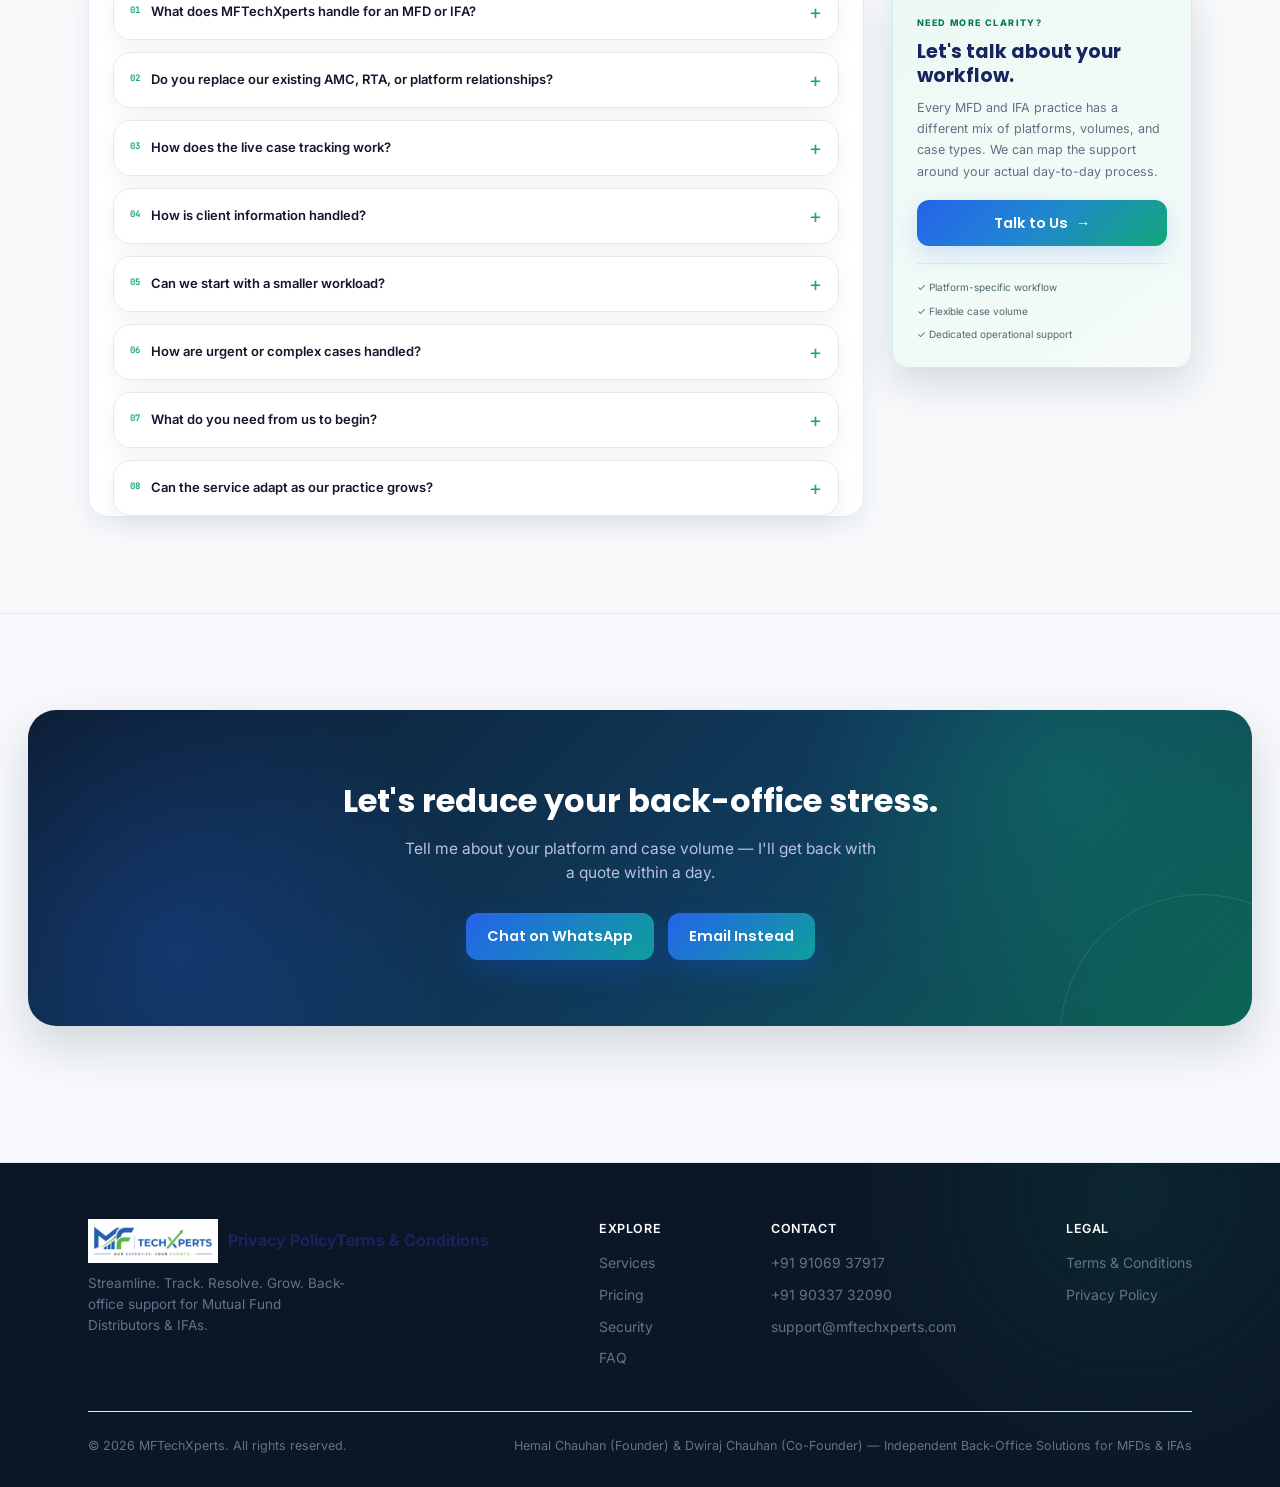
==== commit 8363b8a0: "Update webpages with SEO friendly changes" ====
--- a/index.html
+++ b/index.html
@@ -1,1225 +1,59 @@
 <!DOCTYPE html>
-<html lang="en">
+<html lang="en-IN">
 <head>
 <meta charset="UTF-8">
 <meta name="viewport" content="width=device-width, initial-scale=1.0">
-<title>MFTechXperts — Back-Office Support for Mutual Fund Distributors & IFAs</title>
+<title>MFTechXperts | Mutual Fund Back-Office Support for MFDs &amp; IFAs</title>
+<meta name="description" content="Remote back-office support for mutual fund distributors and IFAs, including transaction tracking, AMC/RTA coordination, onboarding, and case resolution.">
+<link rel="canonical" href="https://mftechxperts.com/">
+<link rel="icon" href="/assets/icons/favicon.ico" sizes="any">
+<link rel="icon" type="image/png" sizes="32x32" href="/assets/icons/favicon-32.png">
+<link rel="icon" type="image/png" sizes="512x512" href="/assets/icons/favicon-512.png">
+<link rel="apple-touch-icon" sizes="180x180" href="/assets/icons/apple-touch-icon.png">
+<meta name="theme-color" content="#0d1b2e">
+<meta property="og:type" content="website">
+<meta property="og:site_name" content="MFTechXperts">
+<meta property="og:title" content="MFTechXperts | Mutual Fund Back-Office Support">
+<meta property="og:description" content="Transaction tracking, AMC/RTA coordination, onboarding, and case resolution for mutual fund distributors and IFAs.">
+<meta property="og:url" content="https://mftechxperts.com/">
+<meta property="og:image" content="https://mftechxperts.com/assets/images/social-preview.png">
+<meta property="og:image:width" content="1200">
+<meta property="og:image:height" content="630">
+<meta name="twitter:card" content="summary_large_image">
+<meta name="twitter:title" content="MFTechXperts | Mutual Fund Back-Office Support">
+<meta name="twitter:description" content="Transaction tracking, AMC/RTA coordination, onboarding, and case resolution for mutual fund distributors and IFAs.">
+<meta name="twitter:image" content="https://mftechxperts.com/assets/images/social-preview.png">
+<script type="application/ld+json">
+{
+  "@context": "https://schema.org",
+  "@type": "Organization",
+  "name": "MFTechXperts",
+  "url": "https://mftechxperts.com/",
+  "description": "Remote back-office support for mutual fund distributors and IFAs, including transaction tracking, AMC/RTA coordination, onboarding, and case resolution.",
+  "email": "support@mftechxperts.com",
+  "telephone": "+919106937917",
+  "contactPoint": {
+    "@type": "ContactPoint",
+    "contactType": "sales",
+    "telephone": "+919106937917",
+    "email": "support@mftechxperts.com"
+  }
+}
+</script>
 <link rel="preconnect" href="https://fonts.googleapis.com">
+<link rel="stylesheet" href="assets/css/home.css">
 <link href="https://fonts.googleapis.com/css2?family=Poppins:wght@500;600;700;800&family=Inter:wght@400;500;600&family=JetBrains+Mono:wght@400;500;600&display=swap" rel="stylesheet">
-<style>
-  :root{
-    --navy:#1E2761;
-    --navy-dark:#12163F;
-    --blue:#2E86C1;
-    --gold:#C9A24B;
-    --ink:#161A2E;
-    --muted:#5B6178;
-    --bg:#F7F8FC;
-    --card:#FFFFFF;
-    --line:#E4E7F2;
-    --green:#3FA34D;
-    --amber:#E0A526;
-  }
-  *{box-sizing:border-box; margin:0; padding:0;}
-  html{scroll-behavior:smooth;}
-  body{
-    font-family:'Inter',sans-serif;
-    color:var(--ink);
-    background:var(--bg);
-    line-height:1.55;
-    -webkit-font-smoothing:antialiased;
-  }
-  h1,h2,h3,.brand,.nav a,.btn,.eyebrow,.stat-num{font-family:'Poppins',sans-serif;}
-  .mono{font-family:'JetBrains Mono',monospace;}
-  a{color:inherit; text-decoration:none;}
-  img{display:block; max-width:100%;}
-  .wrap{max-width:1160px; margin:0 auto; padding:0 28px;}
-  section{padding:96px 0;}
-  @media(max-width:720px){ section{padding:64px 0;} }
-
-  /* ---------- NAV ---------- */
-  header{
-    position:sticky; top:0; z-index:50;
-    background:rgba(247,248,252,0.9);
-    backdrop-filter:blur(10px);
-    border-bottom:1px solid var(--line);
-  }
-  .nav{display:flex; align-items:center; justify-content:space-between; padding:16px 28px; max-width:1160px; margin:0 auto;}
-  .brand{display:flex; align-items:center; gap:10px; font-weight:700; font-size:18px; color:var(--navy);}
-  .brand img{width:150px; height:auto;}
-  .nav-links{display:flex; gap:32px; font-size:14.5px; font-weight:500; color:var(--muted);}
-  .nav-links a:hover{color:var(--navy);}
-  .nav-cta{display:flex; gap:12px; align-items:center;}
-  .btn{
-    display:inline-flex; align-items:center; gap:8px;
-    padding:11px 22px; border-radius:8px; font-weight:600; font-size:14.5px;
-    border:1.5px solid transparent; cursor:pointer; transition:.15s ease;
-  }
-  .btn-primary{background:var(--navy); color:#fff;}
-  .btn-primary:hover{background:var(--navy-dark);}
-  .btn-ghost{border-color:var(--line); color:var(--navy);}
-  .btn-ghost:hover{border-color:var(--navy);}
-  .btn-gold{background:var(--gold); color:var(--navy-dark);}
-  .btn-gold:hover{filter:brightness(1.06);}
-  @media(max-width:860px){ .nav-links{display:none;} }
-
-  /* ---------- HERO ---------- */
-  .hero{padding:88px 0 80px;}
-  .hero-grid{display:grid; grid-template-columns:1.05fr 0.95fr; gap:56px; align-items:center;}
-  @media(max-width:900px){ .hero-grid{grid-template-columns:1fr;} }
-  .eyebrow{
-    display:inline-flex; align-items:center; gap:8px;
-    font-size:12.5px; font-weight:600; letter-spacing:1.6px; color:var(--blue);
-    text-transform:uppercase; margin-bottom:18px;
-  }
-  .eyebrow::before{content:""; width:7px; height:7px; border-radius:50%; background:var(--gold);}
-  h1{
-    font-size:clamp(34px,4.6vw,52px); font-weight:700; line-height:1.08;
-    color:var(--navy); letter-spacing:-0.01em; margin-bottom:22px;
-  }
-  h1 em{font-style:normal; color:var(--blue);}
-  .hero-sub{font-size:17.5px; color:var(--muted); max-width:480px; margin-bottom:32px;}
-  .hero-actions{display:flex; gap:14px; flex-wrap:wrap; margin-bottom:30px;}
-  .hero-trust{font-size:13px; color:var(--muted);}
-  .hero-trust b{color:var(--ink); font-weight:600;}
-
-  /* ---- signature element: live case tracker card ---- */
-  .tracker-card{
-    background:var(--card); border:1px solid var(--line); border-radius:16px;
-    box-shadow:0 20px 50px -20px rgba(30,39,97,0.25);
-    overflow:hidden;
-  }
-  .tracker-head{
-    background:var(--navy-dark); color:#fff; padding:16px 20px;
-    display:flex; align-items:center; justify-content:space-between;
-  }
-  .tracker-head .dot-row{display:flex; gap:6px;}
-  .tracker-head .dot{width:9px; height:9px; border-radius:50%; background:rgba(255,255,255,0.25);}
-  .tracker-title{font-size:13px; font-weight:600; letter-spacing:0.3px;}
-  .tracker-body{padding:6px 0;}
-  .trow{
-    display:grid; grid-template-columns:auto 1fr auto; gap:14px; align-items:center;
-    padding:14px 20px; border-bottom:1px solid var(--line); font-size:13.5px;
-  }
-  .trow:last-child{border-bottom:none;}
-  .trow .tid{color:var(--muted); font-size:12px;}
-  .trow .tname{font-weight:600; color:var(--ink);}
-  .trow .tclient{color:var(--muted); font-size:12.5px;}
-  .pill{
-    font-size:11px; font-weight:600; padding:5px 10px; border-radius:20px;
-    white-space:nowrap; letter-spacing:0.2px;
-  }
-  .pill-pending{background:#FDECEC; color:#C0392B;}
-  .pill-progress{background:#FFF4DE; color:#B87A0A;}
-  .pill-amc{background:#E8F1FB; color:#1B6EA8;}
-  .pill-resolved{background:#E7F6EA; color:#278A3B;}
-  .tracker-foot{
-    padding:13px 20px; font-size:12px; color:var(--muted);
-    display:flex; justify-content:space-between; border-top:1px solid var(--line);
-    background:#FAFBFE;
-  }
-  @keyframes pulse{0%,100%{opacity:1;} 50%{opacity:.45;}}
-  .live-dot{width:7px; height:7px; border-radius:50%; background:var(--green); display:inline-block; margin-right:6px; animation:pulse 2s infinite;}
-
-  /* ---------- TRUST STRIP ---------- */
-  .trust-strip{background:#fff; border-top:1px solid var(--line); border-bottom:1px solid var(--line); padding:38px 0;}
-  .trust-strip .wrap{display:flex; flex-wrap:wrap; align-items:center; justify-content:space-between; gap:24px;}
-  .trust-label{font-size:12px; font-weight:600; color:var(--muted); letter-spacing:1px; text-transform:uppercase; white-space:nowrap;}
-  .trust-items{display:flex; flex-wrap:wrap; gap:10px;}
-  .chip{
-    font-size:13px; font-weight:600; color:var(--navy); background:var(--bg);
-    border:1px solid var(--line); padding:8px 14px; border-radius:20px;
-  }
-
-  /* ---------- SECTION HEADS ---------- */
-  .sec-head{max-width:620px; margin-bottom:48px;}
-  .sec-eyebrow{font-size:12.5px; font-weight:600; letter-spacing:1.6px; color:var(--blue); text-transform:uppercase; margin-bottom:10px;}
-  .sec-head h2{font-size:clamp(26px,3.2vw,36px); color:var(--navy); font-weight:700; letter-spacing:-0.01em; margin-bottom:14px;}
-  .sec-head p{color:var(--muted); font-size:16px;}
-
-  /* ---------- ABOUT ---------- */
-  .about-grid{display:grid; grid-template-columns:0.8fr 1.2fr; gap:56px; align-items:center;}
-  @media(max-width:860px){ .about-grid{grid-template-columns:1fr;} }
-  .about-photo{
-    aspect-ratio:1/1.05; border-radius:20px; background:linear-gradient(155deg,var(--navy),var(--navy-dark));
-    display:flex; flex-direction:column; align-items:center; justify-content:center; position:relative; overflow:hidden;
-  }
-  .about-photo::after{
-    content:""; position:absolute; width:220px; height:220px; border-radius:50%;
-    border:1.5px solid rgba(255,255,255,0.18); top:-40px; right:-60px;
-  }
-  .about-photo::before{
-    content:""; position:absolute; width:140px; height:140px; border-radius:50%;
-    border:1.5px solid rgba(255,255,255,0.12); bottom:-50px; left:-50px;
-  }
-  .about-photo img{width:64px; height:64px; opacity:0.95; margin-bottom:18px;}
-  .about-photo-label{color:rgba(255,255,255,0.55); font-size:12.5px; letter-spacing:0.4px; text-align:center; padding:0 30px;}
-  .about-copy p{color:var(--muted); font-size:16px; margin-bottom:16px;}
-  .about-copy p b{color:var(--ink);}
-  .about-stats{display:flex; gap:36px; margin-top:28px;}
-  .stat-num{font-size:26px; font-weight:700; color:var(--navy);}
-  .stat-label{font-size:12.5px; color:var(--muted); margin-top:2px;}
-
-  /* ---------- SERVICES ---------- */
-  .services-grid{display:grid; grid-template-columns:repeat(3,1fr); gap:22px;}
-  @media(max-width:860px){ .services-grid{grid-template-columns:repeat(2,1fr);} }
-  @media(max-width:600px){ .services-grid{grid-template-columns:1fr;} }
-  .service-card{
-    background:#fff; border:1px solid var(--line); border-radius:14px; padding:26px 24px;
-    transition:.15s ease;
-  }
-  .service-card:hover{border-color:var(--blue); box-shadow:0 12px 30px -18px rgba(46,134,193,0.4);}
-  .service-icon{
-    width:42px; height:42px; border-radius:10px; background:var(--navy);
-    display:flex; align-items:center; justify-content:center; margin-bottom:16px;
-    color:var(--gold); font-size:18px; font-weight:700;
-  }
-  .service-card h3{font-size:16.5px; color:var(--ink); margin-bottom:8px; font-weight:600;}
-  .service-card p{font-size:14px; color:var(--muted);}
-
-  /* ---------- HOW IT WORKS ---------- */
-  .how-track{position:relative;}
-  .how-grid{display:grid; grid-template-columns:repeat(4,1fr); gap:20px; position:relative;}
-  @media(max-width:860px){ .how-grid{grid-template-columns:repeat(2,1fr);} }
-  @media(max-width:600px){ .how-grid{grid-template-columns:1fr;} }
-  .how-step{position:relative; padding-top:8px;}
-  .how-num{
-    font-family:'JetBrains Mono',monospace; font-size:13px; font-weight:600; color:var(--gold);
-    display:block; margin-bottom:14px;
-  }
-  .how-step h3{font-size:16px; color:var(--ink); margin-bottom:8px; font-weight:600;}
-  .how-step p{font-size:13.5px; color:var(--muted);}
-
-  /* ---------- PRICING ---------- */
-  .pricing-grid{display:grid; grid-template-columns:repeat(3,1fr); gap:22px;}
-  @media(max-width:900px){ .pricing-grid{grid-template-columns:1fr;} }
-  .price-card{
-    background:#fff; border:1.5px solid var(--line); border-radius:16px; padding:30px 26px;
-    display:flex; flex-direction:column;
-  }
-  .price-card.featured{border-color:var(--gold); box-shadow:0 20px 45px -24px rgba(201,162,75,0.5); position:relative;}
-  .price-badge{
-    position:absolute; top:-13px; left:26px; background:var(--gold); color:var(--navy-dark);
-    font-size:11px; font-weight:700; padding:5px 12px; border-radius:20px; letter-spacing:0.3px;
-  }
-  .price-name{font-size:13px; font-weight:600; color:var(--blue); letter-spacing:0.5px; text-transform:uppercase; margin-bottom:6px;}
-  .price-amt{font-size:32px; font-weight:700; color:var(--navy); margin-bottom:4px;}
-  .price-amt span{font-size:14px; font-weight:500; color:var(--muted);}
-  .price-cap{font-size:12.5px; color:var(--muted); margin-bottom:20px;}
-  .price-list{list-style:none; margin-bottom:26px; flex:1;}
-  .price-list li{
-    font-size:13.5px; color:var(--ink); padding:8px 0; border-top:1px solid var(--line);
-    display:flex; gap:8px;
-  }
-  .price-list li:first-child{border-top:none;}
-  .price-list li::before{content:"✓"; color:var(--green); font-weight:700;}
-  .price-custom{
-    margin-top:8px; text-align:center; padding:26px; border-radius:16px;
-    background:var(--navy-dark); color:#fff;
-  }
-  .price-custom h3{font-size:18px; margin-bottom:8px; font-weight:600;}
-  .price-custom p{font-size:14px; color:#B9C0E0; margin-bottom:18px;}
-
-  /* ---------- SECURITY ---------- */
-  .security{background:var(--navy-dark); color:#fff;}
-  .security .sec-eyebrow{color:var(--gold);}
-  .security .sec-head h2{color:#fff;}
-  .security .sec-head p{color:#B9C0E0;}
-  .sec-grid{display:grid; grid-template-columns:repeat(4,1fr); gap:20px;}
-  @media(max-width:860px){ .sec-grid{grid-template-columns:repeat(2,1fr);} }
-  @media(max-width:600px){ .sec-grid{grid-template-columns:1fr;} }
-  .sec-card{background:rgba(255,255,255,0.05); border:1px solid rgba(255,255,255,0.1); border-radius:14px; padding:24px;}
-  .sec-card .num{font-family:'JetBrains Mono',monospace; color:var(--gold); font-size:13px; margin-bottom:12px; display:block;}
-  .sec-card h3{font-size:15.5px; margin-bottom:8px; font-weight:600;}
-  .sec-card p{font-size:13.5px; color:#B9C0E0;}
-
-  /* ---------- FAQ ---------- */
-  .faq-list{max-width:760px;}
-  .faq-item{border-bottom:1px solid var(--line); padding:20px 0;}
-  .faq-q{
-    display:flex; justify-content:space-between; align-items:center; cursor:pointer;
-    font-weight:600; font-size:15.5px; color:var(--ink);
-  }
-  .faq-q .plus{color:var(--blue); font-size:18px; font-weight:400; transition:.2s;}
-  .faq-item.open .plus{transform:rotate(45deg);}
-  .faq-a{max-height:0; overflow:hidden; transition:.25s ease; font-size:14.5px; color:var(--muted);}
-  .faq-item.open .faq-a{max-height:200px; margin-top:12px;}
-
-  /* ---------- CONTACT / CTA ---------- */
-  .cta{background:linear-gradient(155deg,var(--navy),var(--navy-dark)); color:#fff; border-radius:24px; padding:56px 48px; text-align:center; margin:0 28px;}
-  @media(max-width:700px){ .cta{padding:40px 24px;} }
-  .cta h2{font-size:clamp(24px,3vw,32px); margin-bottom:12px; font-weight:700;}
-  .cta p{color:#B9C0E0; font-size:15.5px; margin-bottom:28px; max-width:480px; margin-left:auto; margin-right:auto;}
-  .cta-actions{display:flex; gap:14px; justify-content:center; flex-wrap:wrap;}
-
-  /* ---------- FOOTER ---------- */
-  footer{padding:56px 0 32px; border-top:1px solid var(--line); margin-top:40px;}
-  .foot-grid{display:flex; justify-content:space-between; flex-wrap:wrap; gap:32px; margin-bottom:32px;}
-  .foot-brand{display:flex; align-items:center; gap:10px; font-weight:700; color:var(--navy); margin-bottom:10px;}
-  .foot-brand img{width:130px; height:auto;}
-  .foot-tag{font-size:13.5px; color:var(--muted); max-width:260px;}
-  .foot-col h4{font-size:12.5px; font-weight:600; letter-spacing:0.6px; text-transform:uppercase; color:var(--navy); margin-bottom:14px;}
-  .foot-col a{display:block; font-size:14px; color:var(--muted); margin-bottom:10px;}
-  .foot-col a:hover{color:var(--navy);}
-  .foot-bottom{display:flex; justify-content:space-between; flex-wrap:wrap; gap:12px; font-size:12.5px; color:var(--muted); padding-top:24px; border-top:1px solid var(--line);}
-
-  ::selection{background:var(--gold); color:var(--navy-dark);}
-  a:focus-visible, button:focus-visible{outline:2px solid var(--blue); outline-offset:2px;}
-
-/* ===== MFTechXperts modern visual layer ===== */
-:root{
-  --navy:#18245f;
-  --navy-dark:#0d1338;
-  --blue:#3187d5;
-  --blue-2:#67b7ff;
-  --gold:#d6ad55;
-  --ink:#11162b;
-  --muted:#66708a;
-  --bg:#f5f7fb;
-  --card:#fff;
-  --line:#e5e9f3;
-  --green:#35a853;
-  --shadow-sm:0 8px 24px rgba(24,36,95,.07);
-  --shadow-md:0 18px 55px rgba(24,36,95,.12);
-  --shadow-lg:0 30px 90px rgba(13,19,56,.18);
-}
-body{
-  background:
-    radial-gradient(circle at 85% 7%, rgba(103,183,255,.10), transparent 24rem),
-    radial-gradient(circle at 8% 28%, rgba(214,173,85,.07), transparent 20rem),
-    var(--bg);
-}
-header{
-  background:rgba(245,247,251,.78);
-  box-shadow:0 1px 0 rgba(24,36,95,.05);
-}
-.nav{
-  padding:13px 28px;
-}
-.brand img{width:145px;}
-.nav-links a{
-  position:relative;
-  padding:8px 0;
-}
-.nav-links a::after{
-  content:"";
-  position:absolute;
-  left:0; right:100%; bottom:2px;
-  height:2px; background:var(--gold);
-  transition:right .22s ease;
-}
-.nav-links a:hover::after{right:0;}
-.btn{
-  border-radius:12px;
-  padding:12px 21px;
-  box-shadow:0 6px 18px rgba(24,36,95,.08);
-  transition:transform .2s ease, box-shadow .2s ease, background .2s ease, border-color .2s ease;
-}
-.btn:hover{
-  transform:translateY(-2px);
-  box-shadow:0 12px 26px rgba(24,36,95,.13);
-}
-.btn-primary{background:linear-gradient(135deg,var(--navy),#293b91);}
-.btn-gold{background:linear-gradient(135deg,#d6ad55,#e8c977);}
-.hero{
-  position:relative;
-  padding:105px 0 92px;
-  overflow:hidden;
-}
-.hero::before,.hero::after{
-  content:""; position:absolute; border-radius:999px; pointer-events:none;
-}
-.hero::before{
-  width:460px;height:460px;right:-220px;top:-180px;
-  background:radial-gradient(circle,rgba(49,135,213,.16),transparent 68%);
-}
-.hero::after{
-  width:360px;height:360px;left:-210px;bottom:-230px;
-  background:radial-gradient(circle,rgba(214,173,85,.13),transparent 68%);
-}
-.hero-grid{gap:72px;}
-.eyebrow{
-  padding:7px 12px;
-  border:1px solid rgba(49,135,213,.15);
-  border-radius:999px;
-  background:rgba(255,255,255,.72);
-  margin-bottom:20px;
-  letter-spacing:1.25px;
-}
-.eyebrow::before{width:6px;height:6px;}
-h1{
-  font-size:clamp(40px,5.2vw,64px);
-  letter-spacing:-.035em;
-}
-.hero-sub{font-size:18px;line-height:1.7;}
-.hero-trust{
-  padding:13px 16px;
-  border-left:3px solid var(--gold);
-  background:rgba(255,255,255,.55);
-  border-radius:0 12px 12px 0;
-}
-.tracker-card{
-  border-radius:22px;
-  box-shadow:var(--shadow-lg);
-  transform:rotate(.35deg);
-  transition:transform .35s ease, box-shadow .35s ease;
-}
-.tracker-card:hover{
-  transform:rotate(0) translateY(-5px);
-  box-shadow:0 36px 100px rgba(13,19,56,.22);
-}
-.tracker-head{
-  padding:18px 21px;
-  background:linear-gradient(135deg,#0d1338,#202d78);
-}
-.trow{
-  padding:16px 20px;
-  transition:background .2s ease;
-}
-.trow:hover{background:#f7f9fd;}
-.tracker-foot{padding:14px 20px;}
-.trust-strip{
-  padding:28px 0;
-  background:rgba(255,255,255,.82);
-  backdrop-filter:blur(8px);
-}
-.chip{
-  padding:9px 15px;
-  border-radius:999px;
-  background:#fff;
-  box-shadow:0 4px 14px rgba(24,36,95,.05);
-  transition:transform .2s ease, border-color .2s ease;
-}
-.chip:hover{transform:translateY(-2px);border-color:#b9c9e7;}
-section{position:relative;}
-.sec-head{margin-bottom:42px;}
-.sec-eyebrow{
-  display:inline-block;
-  padding:6px 11px;
-  border-radius:999px;
-  background:rgba(49,135,213,.08);
-  margin-bottom:12px;
-}
-.sec-head h2{
-  font-size:clamp(28px,3.5vw,42px);
-  letter-spacing:-.025em;
-}
-.about-photo{
-  border-radius:24px;
-  box-shadow:var(--shadow-md);
-  min-height:105px;
-}
-.about-copy p{line-height:1.75;}
-.about-stats{gap:12px;}
-.about-stats > div{
-  padding:14px 17px;
-  border:1px solid var(--line);
-  border-radius:14px;
-  background:#fff;
-  box-shadow:var(--shadow-sm);
-}
-.stat-num{font-size:24px;}
-.services-grid{gap:18px;}
-.service-card{
-  border-radius:18px;
-  padding:27px 24px;
-  box-shadow:var(--shadow-sm);
-  position:relative;
-  overflow:hidden;
-  transition:transform .25s ease, box-shadow .25s ease, border-color .25s ease;
-}
-.service-card::before{
-  content:""; position:absolute; left:0; top:0; width:100%; height:3px;
-  background:linear-gradient(90deg,var(--blue),var(--gold));
-  transform:scaleX(0); transform-origin:left; transition:transform .25s ease;
-}
-.service-card:hover{
-  transform:translateY(-6px);
-  border-color:#d3dced;
-  box-shadow:var(--shadow-md);
-}
-.service-card:hover::before{transform:scaleX(1);}
-.service-icon{
-  width:46px;height:46px;border-radius:13px;
-  background:linear-gradient(135deg,var(--navy),#30469e);
-  box-shadow:0 9px 20px rgba(24,36,95,.16);
-}
-.how-grid{gap:28px;}
-.how-step{
-  padding:24px 22px 22px;
-  background:#fff;
-  border:1px solid var(--line);
-  border-radius:18px;
-  box-shadow:var(--shadow-sm);
-}
-.how-num{
-  display:inline-flex;
-  width:38px;height:38px;
-  align-items:center;justify-content:center;
-  border-radius:11px;
-  background:#fff7e6;
-}
-.pricing-grid{gap:18px;}
-.price-card{
-  border-radius:20px;
-  padding:31px 27px;
-  box-shadow:var(--shadow-sm);
-  transition:transform .25s ease, box-shadow .25s ease;
-}
-.price-card:hover{transform:translateY(-5px);box-shadow:var(--shadow-md);}
-.price-card.featured{
-  transform:translateY(-8px);
-  box-shadow:0 25px 65px rgba(214,173,85,.18);
-}
-.price-card.featured:hover{transform:translateY(-12px);}
-.price-badge{box-shadow:0 7px 18px rgba(214,173,85,.25);}
-.price-custom{
-  border-radius:20px;
-  margin-top:22px;
-  background:linear-gradient(135deg,#101742,#24347e);
-  box-shadow:var(--shadow-lg);
-}
-.security{
-  background:
-    radial-gradient(circle at 85% 15%,rgba(103,183,255,.13),transparent 22rem),
-    linear-gradient(135deg,#0b1032,#151f58);
-}
-.sec-card{
-  border-radius:18px;
-  background:rgba(255,255,255,.055);
-  backdrop-filter:blur(8px);
-  transition:transform .25s ease, background .25s ease;
-}
-.sec-card:hover{transform:translateY(-5px);background:rgba(255,255,255,.085);}
-.faq-list{
-  background:#fff;
-  border:1px solid var(--line);
-  border-radius:20px;
-  padding:0 24px;
-  box-shadow:var(--shadow-sm);
-}
-.faq-item:last-child{border-bottom:none;}
-.faq-q{padding-right:4px;}
-.cta{
-  position:relative;
-  overflow:hidden;
-  border-radius:28px;
-  padding:66px 48px;
-  background:
-    radial-gradient(circle at 85% 20%,rgba(103,183,255,.2),transparent 17rem),
-    linear-gradient(135deg,#18245f,#0d1338);
-  box-shadow:var(--shadow-lg);
-}
-.cta::after{
-  content:""; position:absolute; width:280px;height:280px;
-  border:1px solid rgba(255,255,255,.10); border-radius:50%;
-  right:-90px;bottom:-150px;
-}
-footer{background:rgba(255,255,255,.5);}
-.foot-col a{transition:transform .18s ease,color .18s ease;}
-.foot-col a:hover{transform:translateX(3px);}
-
-/* Scroll reveal */
-.reveal{opacity:0;transform:translateY(22px);transition:opacity .65s ease,transform .65s ease;}
-.reveal.is-visible{opacity:1;transform:none;}
-
-@media(max-width:860px){
-  .hero{padding-top:76px;}
-  .tracker-card{transform:none;}
-  .price-card.featured,.price-card.featured:hover{transform:none;}
-}
-@media(max-width:600px){
-  .hero{padding:66px 0 60px;}
-  .hero-actions .btn{flex:1;justify-content:center;}
-  .about-stats{display:grid;grid-template-columns:1fr;}
-  .faq-list{padding:0 17px;}
-  .cta{margin:0 16px;padding:46px 22px;}
-}
-
-
-.mobile-menu-btn{display:none;border:1px solid var(--line);background:#fff;color:var(--navy);border-radius:10px;width:42px;height:42px;font-size:18px;cursor:pointer;}
-@media(max-width:860px){
-  .mobile-menu-btn{display:inline-flex;align-items:center;justify-content:center;}
-  .nav{position:relative;}
-  .nav-links.mobile-open{
-    display:flex;position:absolute;left:18px;right:18px;top:72px;
-    flex-direction:column;gap:4px;padding:12px;
-    background:rgba(255,255,255,.96);backdrop-filter:blur(14px);
-    border:1px solid var(--line);border-radius:16px;box-shadow:var(--shadow-lg);
-  }
-  .nav-links.mobile-open a{padding:12px 13px;border-radius:10px;}
-  .nav-links.mobile-open a:hover{background:var(--bg);}
-}
-
-</style>
-
-<style id="mf-responsive-polish">
-:root{
-  --mf-navy:#071a33;
-  --mf-blue:#1769ff;
-  --mf-cyan:#16c7ff;
-  --mf-violet:#7257ff;
-  --mf-gold:#f5b942;
-  --mf-grad:linear-gradient(135deg,#1769ff 0%,#16c7ff 48%,#7257ff 100%);
-  --mf-grad-soft:linear-gradient(135deg,rgba(23,105,255,.12),rgba(22,199,255,.10),rgba(114,87,255,.10));
-  --mf-border:rgba(23,105,255,.14);
-}
-html{scroll-behavior:smooth}
-body{overflow-x:hidden}
-a,button,.btn,.button{transition:transform .22s ease,box-shadow .22s ease,background .22s ease,color .22s ease,border-color .22s ease}
-a:not(.btn):not(.button):hover{background:var(--mf-grad);-webkit-background-clip:text;background-clip:text;color:transparent}
-.btn,.button,button[type="submit"]{
-  background:var(--mf-grad)!important;
-  border:0!important;
-  color:#fff!important;
-  box-shadow:0 12px 28px rgba(23,105,255,.22);
-  position:relative;isolation:isolate;overflow:hidden
-}
-.btn::after,.button::after,button[type="submit"]::after{
-  content:"";position:absolute;inset:0;
-  background:linear-gradient(110deg,transparent 20%,rgba(255,255,255,.24) 50%,transparent 80%);
-  transform:translateX(-120%);transition:transform .55s ease;z-index:-1
-}
-.btn:hover,.button:hover,button[type="submit"]:hover{transform:translateY(-3px);box-shadow:0 16px 36px rgba(23,105,255,.30)}
-.btn:hover::after,.button:hover::after,button[type="submit"]:hover::after{transform:translateX(120%)}
-.hero,.hero-section{position:relative;isolation:isolate}
-.hero::before,.hero-section::before{
-  content:"";position:absolute;width:520px;height:520px;right:-180px;top:-180px;
-  background:radial-gradient(circle,rgba(22,199,255,.16),transparent 68%);
-  pointer-events:none;z-index:-1
-}
-section{scroll-margin-top:90px}
-.services-grid,.service-grid,.pricing-grid,.process-grid{gap:22px}
-.service-card,.pricing-card,.process-card,.card{
-  border:1px solid var(--mf-border)!important;
-  box-shadow:0 12px 35px rgba(7,26,51,.07);
-  transition:transform .25s ease,box-shadow .25s ease,border-color .25s ease
-}
-.service-card:hover,.pricing-card:hover,.process-card:hover,.card:hover{
-  transform:translateY(-7px);
-  box-shadow:0 22px 50px rgba(7,26,51,.13);
-  border-color:rgba(23,105,255,.28)!important
-}
-.service-card::before,.pricing-card::before{
-  content:"";display:block;height:3px;position:absolute;left:0;right:0;top:0;
-  background:var(--mf-grad);opacity:.8
-}
-.trust-strip,.platforms,.trust-bar{background:var(--mf-grad-soft)!important;border-color:var(--mf-border)!important}
-.logo,.brand,.site-logo{display:inline-flex;align-items:center;gap:10px}
-.logo img,.brand img,.site-logo img{max-height:44px;width:auto;object-fit:contain}
-.nav-links a{position:relative}
-.nav-links a::after{
-  content:"";position:absolute;left:0;right:0;bottom:-7px;height:2px;border-radius:9px;
-  background:var(--mf-grad);transform:scaleX(0);transform-origin:left;transition:transform .2s ease
-}
-.nav-links a:hover::after,.nav-links a.active::after{transform:scaleX(1)}
-.faq-item{border:1px solid var(--mf-border)!important;border-radius:16px!important;overflow:hidden}
-.faq-item:hover{border-color:rgba(23,105,255,.28)!important}
-.cta,.contact-cta,.final-cta{
-  background:var(--mf-grad)!important;
-  box-shadow:0 22px 55px rgba(23,105,255,.22)
-}
-.badge,.chip,.tag{
-  background:var(--mf-grad-soft)!important;
-  border:1px solid var(--mf-border)!important
-}
-@media (max-width:900px){
-  .container{width:min(100% - 32px,1120px)!important}
-  .hero,.hero-section{padding-top:100px!important;padding-bottom:70px!important}
-  .hero h1,.hero-section h1{font-size:clamp(2.2rem,7vw,4rem)!important;line-height:1.04!important}
-  .hero p,.hero-section p{max-width:680px}
-  .services-grid,.service-grid,.pricing-grid,.process-grid{grid-template-columns:repeat(2,minmax(0,1fr))!important}
-  .nav-links{gap:16px!important}
-}
-@media (max-width:700px){
-  .container{width:min(100% - 24px,1120px)!important}
-  header,.site-header{padding:12px 0!important}
-  .nav-links{display:none!important;position:absolute;left:12px;right:12px;top:72px;padding:14px!important;
-    flex-direction:column!important;align-items:stretch!important;gap:4px!important;
-    background:rgba(255,255,255,.97);backdrop-filter:blur(18px);
-    border:1px solid var(--mf-border);border-radius:18px;box-shadow:0 20px 45px rgba(7,26,51,.14)}
-  .nav-links.open{display:flex!important}
-  .nav-links a{padding:12px 14px!important;border-radius:10px}
-  .nav-links a:hover{background:var(--mf-grad-soft)}
-  .menu-toggle{display:flex!important}
-  .hero,.hero-section{padding-top:82px!important;padding-bottom:58px!important}
-  .hero h1,.hero-section h1{font-size:clamp(2rem,10vw,3.25rem)!important}
-  .hero-actions,.cta-actions,.button-row{flex-direction:column!important;align-items:stretch!important}
-  .hero-actions .btn,.hero-actions .button,.cta-actions .btn,.cta-actions .button{width:100%!important}
-  .services-grid,.service-grid,.pricing-grid,.process-grid{grid-template-columns:1fr!important}
-  .service-card,.pricing-card,.process-card{padding:22px!important}
-  .trust-strip,.platforms,.trust-bar{overflow:hidden}
-  .platforms-list,.trust-items{gap:12px!important;flex-wrap:wrap!important}
-  footer{padding-bottom:28px!important}
-}
-@media (prefers-reduced-motion:reduce){
-  *,*::before,*::after{scroll-behavior:auto!important;transition:none!important;animation:none!important}
-}
-</style>
-
-
-<style id="mf-premium-theme">
-:root{
-  --mf-ink:#071426;
-  --mf-navy:#0a1f3d;
-  --mf-blue:#1264ff;
-  --mf-cyan:#19c8c4;
-  --mf-sky:#58b8ff;
-  --mf-violet:#6d5dfc;
-  --mf-gold:#f3b84b;
-  --mf-white:#ffffff;
-  --mf-muted:#5d6b7d;
-  --mf-line:rgba(10,31,61,.10);
-  --mf-gradient:linear-gradient(135deg,#1264ff 0%,#19aeea 48%,#19c8c4 100%);
-  --mf-gradient-deep:linear-gradient(135deg,#071426 0%,#0a2e5e 48%,#1264ff 100%);
-  --mf-gradient-soft:linear-gradient(135deg,rgba(18,100,255,.09),rgba(25,200,196,.08));
-}
-body{
-  color:var(--mf-ink)!important;
-  background:
-    radial-gradient(circle at 8% 0%,rgba(88,184,255,.08),transparent 28%),
-    radial-gradient(circle at 92% 12%,rgba(25,200,196,.07),transparent 25%),
-    #f8fbff!important;
-}
-header,.site-header{
-  background:rgba(255,255,255,.86)!important;
-  backdrop-filter:blur(18px)!important;
-  -webkit-backdrop-filter:blur(18px)!important;
-  border-bottom:1px solid rgba(10,31,61,.07)!important;
-}
-.hero,.hero-section{
-  background:
-    radial-gradient(circle at 78% 22%,rgba(25,200,196,.16),transparent 25%),
-    radial-gradient(circle at 15% 18%,rgba(18,100,255,.13),transparent 28%),
-    linear-gradient(145deg,#f9fcff 0%,#eef6ff 55%,#f7fffe 100%)!important;
-  overflow:hidden;
-}
-.hero h1,.hero-section h1{
-  color:var(--mf-ink)!important;
-  letter-spacing:-.045em;
-}
-.hero h1 span,.hero-section h1 span{
-  background:linear-gradient(135deg,#2563eb,#0f9f9a);
-  -webkit-background-clip:text;background-clip:text;color:transparent;
-}
-.hero p,.hero-section p{color:#526174!important}
-.section-title,.section-heading h2{color:var(--mf-ink)!important}
-.section-kicker,.eyebrow,.overline{
-  color:#1264ff!important;
-  letter-spacing:.12em!important;
-}
-.btn,.button,button[type="submit"],.hero a[class*="btn"],.cta a{
-  background:linear-gradient(135deg,#2563eb,#0f9f9a)!important;
-  color:#fff!important;
-  border:0!important;
-  box-shadow:0 12px 30px rgba(18,100,255,.23)!important;
-}
-.btn:hover,.button:hover,button[type="submit"]:hover{
-  box-shadow:0 18px 42px rgba(18,100,255,.31)!important;
-}
-.service-card,.pricing-card,.process-card,.card,.faq-item{
-  background:rgba(255,255,255,.92)!important;
-  border:1px solid rgba(18,100,255,.10)!important;
-  box-shadow:0 12px 35px rgba(7,20,38,.065)!important;
-}
-.service-card:hover,.pricing-card:hover,.process-card:hover,.card:hover,.faq-item:hover{
-  border-color:rgba(18,100,255,.25)!important;
-  box-shadow:0 24px 60px rgba(7,20,38,.12)!important;
-}
-.service-card::before,.pricing-card::before{
-  background:linear-gradient(135deg,#2563eb,#0f9f9a)!important;
-}
-.trust-strip,.platforms,.trust-bar{
-  background:linear-gradient(135deg,#071426,#0b315d 55%,#087e94)!important;
-  color:#fff!important;
-  border:0!important;
-}
-.trust-strip *,.platforms *,.trust-bar *{color:inherit}
-.badge,.chip,.tag{
-  background:rgba(18,100,255,.075)!important;
-  border:1px solid rgba(18,100,255,.14)!important;
-  color:#1452bd!important;
-}
-.pricing-card.featured,.pricing-card.popular{
-  background:linear-gradient(150deg,#071426,#0c2e59 65%,#087e94)!important;
-  color:#fff!important;
-  border-color:rgba(88,184,255,.35)!important;
-  box-shadow:0 25px 65px rgba(7,32,62,.25)!important;
-}
-.pricing-card.featured *,.pricing-card.popular *{color:inherit}
-.cta,.contact-cta,.final-cta{
-  background:var(--mf-gradient-deep)!important;
-  color:#fff!important;
-  box-shadow:0 25px 65px rgba(7,32,62,.25)!important;
-}
-footer{
-  background:#071426!important;
-  color:#c9d7e7!important;
-}
-footer h3,footer h4,footer strong{color:#fff!important}
-footer a:hover{color:#58d5ff!important}
-
-/* Landing slider */
-.mf-slider{
-  position:relative;width:100%;min-height:430px;overflow:hidden;
-  background:#071426;border-radius:0 0 34px 34px;
-}
-.mf-slide{
-  position:absolute;inset:0;display:flex;align-items:center;
-  opacity:0;transform:scale(1.035);
-  transition:opacity .8s ease,transform 7s cubic-bezier(.16,1,.3,1);
-  pointer-events:none;
-}
-.mf-slide.active{opacity:1;transform:scale(1);pointer-events:auto}
-.mf-slide::before{
-  content:"";position:absolute;inset:0;
-  background:
-    radial-gradient(circle at 78% 35%,rgba(25,200,196,.27),transparent 25%),
-    radial-gradient(circle at 12% 20%,rgba(18,100,255,.36),transparent 30%),
-    linear-gradient(120deg,rgba(7,20,38,.98),rgba(7,42,82,.84),rgba(7,20,38,.80));
-}
-.mf-slide:nth-child(2)::before{
-  background:
-    radial-gradient(circle at 78% 28%,rgba(109,93,252,.30),transparent 27%),
-    radial-gradient(circle at 18% 70%,rgba(25,200,196,.22),transparent 25%),
-    linear-gradient(120deg,rgba(7,20,38,.98),rgba(18,55,100,.84),rgba(7,20,38,.80));
-}
-.mf-slide:nth-child(3)::before{
-  background:
-    radial-gradient(circle at 70% 55%,rgba(88,184,255,.25),transparent 28%),
-    radial-gradient(circle at 20% 20%,rgba(25,200,196,.22),transparent 24%),
-    linear-gradient(120deg,rgba(7,20,38,.98),rgba(6,55,73,.85),rgba(7,20,38,.82));
-}
-.mf-slide-inner{
-  position:relative;z-index:2;width:min(1120px,calc(100% - 40px));margin:auto;
-  padding:78px 0;color:#fff;
-}
-.mf-slide-inner .mf-kicker{
-  display:inline-flex;padding:8px 12px;border:1px solid rgba(255,255,255,.18);
-  border-radius:999px;background:rgba(255,255,255,.08);backdrop-filter:blur(8px);
-  font-size:.76rem;font-weight:700;letter-spacing:.12em;text-transform:uppercase;color:#a9eaff;
-}
-.mf-slide-inner h2{
-  max-width:780px;margin:18px 0 14px;color:#fff;font-size:clamp(2.3rem,5.2vw,4.6rem);
-  line-height:1.02;letter-spacing:-.05em;
-}
-.mf-slide-inner p{max-width:660px;color:#d5e6f7;font-size:1.08rem;line-height:1.7}
-.mf-slide-actions{display:flex;gap:12px;flex-wrap:wrap;margin-top:28px}
-.mf-slider-btn{
-  border:1px solid rgba(255,255,255,.22);background:rgba(255,255,255,.08);
-  color:#fff;border-radius:12px;padding:12px 17px;cursor:pointer;backdrop-filter:blur(10px)
-}
-.mf-slider-btn.primary{border:0;background:linear-gradient(135deg,#2563eb,#0f9f9a);box-shadow:0 12px 30px rgba(18,100,255,.3)}
-.mf-slider-controls{
-  position:absolute;z-index:4;right:30px;bottom:26px;display:flex;gap:9px
-}
-.mf-dot{
-  width:9px;height:9px;border:0;border-radius:50%;padding:0;background:rgba(255,255,255,.35);cursor:pointer;transition:.25s
-}
-.mf-dot.active{width:28px;border-radius:8px;background:#fff}
-.mf-slider-arrow{
-  position:absolute;z-index:4;top:50%;transform:translateY(-50%);
-  width:44px;height:44px;border:1px solid rgba(255,255,255,.20);border-radius:50%;
-  background:rgba(255,255,255,.08);color:#fff;cursor:pointer;backdrop-filter:blur(10px)
-}
-.mf-slider-arrow.prev{left:22px}.mf-slider-arrow.next{right:22px}
-.mf-slider-arrow:hover{background:rgba(255,255,255,.18);transform:translateY(-50%) scale(1.06)}
-.mf-orb{position:absolute;border-radius:50%;filter:blur(1px);opacity:.55;animation:mfFloat 8s ease-in-out infinite}
-.mf-orb.one{width:120px;height:120px;right:13%;top:18%;background:rgba(25,200,196,.15)}
-.mf-orb.two{width:70px;height:70px;right:24%;bottom:18%;background:rgba(88,184,255,.18);animation-delay:-2s}
-@keyframes mfFloat{0%,100%{transform:translate3d(0,0,0)}50%{transform:translate3d(0,-22px,0)}}
-@media(max-width:700px){
-  .mf-slider{min-height:520px;border-radius:0 0 24px 24px}
-  .mf-slide-inner{width:min(100% - 28px,1120px);padding:58px 0 88px}
-  .mf-slide-inner h2{font-size:clamp(2.15rem,11vw,3.25rem)}
-  .mf-slide-inner p{font-size:1rem}
-  .mf-slider-arrow{width:38px;height:38px}.mf-slider-arrow.prev{left:12px}.mf-slider-arrow.next{right:12px}
-  .mf-slider-controls{right:50%;transform:translateX(50%);bottom:22px}
-}
-</style>
-
-
-
-<style id="mf-realistic-refinement">
-:root{
-  --real-ink:#162033;
-  --real-heading:#0d1728;
-  --real-muted:#647084;
-  --real-line:#e6eaf0;
-  --real-blue:#2563eb;
-  --real-teal:#0f9f9a;
-  --real-soft:#f5f8fc;
-  --real-gradient:linear-gradient(135deg,#2563eb 0%,#2b78e8 52%,#0f9f9a 100%);
-}
-body{
-  background:#f7f9fc!important;
-  color:var(--real-ink)!important;
-}
-header,.site-header{
-  background:rgba(255,255,255,.94)!important;
-  border-bottom:1px solid rgba(13,23,40,.07)!important;
-  box-shadow:0 4px 22px rgba(13,23,40,.035)!important;
-}
-header .brand,.site-header .brand{
-  display:inline-flex!important;
-  align-items:center!important;
-  padding:0!important;
-  gap:0!important;
-  border:0!important;
-  border-radius:0!important;
-  background:transparent!important;
-  box-shadow:none!important;
-  transform:none!important;
-}
-header .brand img,.site-header .brand img{
-  display:block!important;
-  width:auto!important;
-  height:43px!important;
-  max-width:175px!important;
-  object-fit:contain!important;
-  filter:none!important;
-}
-@media(max-width:700px){
-  header .brand img,.site-header .brand img{height:35px!important;max-width:148px!important}
-}
-
-/* Realistic hero: mostly neutral with small, controlled color accents */
-.hero,.hero-section{
-  background:
-    radial-gradient(circle at 84% 16%,rgba(37,99,235,.08),transparent 23%),
-    radial-gradient(circle at 14% 82%,rgba(15,159,154,.055),transparent 22%),
-    #f7f9fc!important;
-}
-.hero h1,.hero-section h1{
-  color:var(--real-heading)!important;
-  letter-spacing:-.045em!important;
-}
-.hero p,.hero-section p{color:#5f6d80!important}
-
-/* Use blue only as an accent, not as the page background */
-.btn,.button,button[type="submit"]{
-  background:var(--real-gradient)!important;
-  color:#fff!important;
-  border:0!important;
-  box-shadow:0 9px 22px rgba(37,99,235,.18)!important;
-}
-.btn:hover,.button:hover,button[type="submit"]:hover{
-  box-shadow:0 13px 28px rgba(37,99,235,.25)!important;
-}
-.btn.secondary,.button.secondary,.btn-outline,.button-outline{
-  background:#fff!important;
-  color:#2858a8!important;
-  border:1px solid #d7dfeb!important;
-  box-shadow:0 5px 15px rgba(13,23,40,.045)!important;
-}
-.btn.secondary:hover,.button.secondary:hover,.btn-outline:hover,.button-outline:hover{
-  color:#fff!important;
-  background:var(--real-gradient)!important;
-  border-color:transparent!important;
-}
-
-/* Clean, editorial cards */
-.service-card,.pricing-card,.process-card,.card,.faq-item{
-  background:#fff!important;
-  border:1px solid var(--real-line)!important;
-  border-radius:18px!important;
-  box-shadow:0 7px 25px rgba(13,23,40,.055)!important;
-}
-.service-card:hover,.pricing-card:hover,.process-card:hover,.card:hover,.faq-item:hover{
-  transform:translateY(-4px)!important;
-  border-color:#d6dfec!important;
-  box-shadow:0 15px 35px rgba(13,23,40,.09)!important;
-}
-.services-grid .service-card::before,
-.services-grid .service-card::after,
-.pricing-card::before{
-  display:none!important;
-}
-.services-grid .service-icon{
-  width:44px!important;height:44px!important;border-radius:12px!important;
-  display:grid!important;place-items:center!important;
-  background:#eef4ff!important;color:#2563eb!important;
-  border:1px solid #dce8ff!important;box-shadow:none!important;
-}
-.services-grid .service-card:hover .service-icon{
-  transform:translateY(-2px)!important;
-  background:#e8f7f6!important;color:#0f8f8a!important;
-  border-color:#ccebe9!important;box-shadow:none!important;
-}
-.services-grid .service-card h3{color:var(--real-heading)!important}
-.services-grid .service-card p{color:#697588!important}
-.services-grid .service-card a{
-  color:#3565b6!important;
-  font-weight:650!important;
-}
-.services-grid .service-card a:hover{color:#0f8f8a!important}
-
-/* Restrained trust strip instead of a large royal-blue slab */
-.trust-strip,.platforms,.trust-bar{
-  background:#fff!important;
-  color:#34445a!important;
-  border-top:1px solid var(--real-line)!important;
-  border-bottom:1px solid var(--real-line)!important;
-}
-.trust-strip *,.platforms *,.trust-bar *{color:inherit}
-
-/* Pricing: featured card gets a subtle professional treatment */
-.pricing-card.featured,.pricing-card.popular{
-  background:linear-gradient(150deg,#0e1d31,#173452)!important;
-  border-color:#264764!important;
-  box-shadow:0 20px 45px rgba(13,32,55,.18)!important;
-}
-.pricing-card.featured .btn,.pricing-card.popular .btn{
-  background:#fff!important;color:#1c5dd2!important;
-}
-
-/* Security/CTA sections retain color but with depth rather than a flat royal-blue block */
-.cta,.contact-cta,.final-cta{
-  background:
-    radial-gradient(circle at 80% 15%,rgba(62,190,184,.20),transparent 24%),
-    linear-gradient(135deg,#0c2038,#12385a 65%,#126f73)!important;
-  color:#fff!important;
-  box-shadow:0 20px 45px rgba(13,32,55,.16)!important;
-}
-footer{background:#0b1727!important}
-
-/* Navigation */
-.nav-links a{color:#536176!important}
-.nav-links a:hover,.nav-links a.active{color:#245ebc!important}
-.nav-links a::after{background:linear-gradient(90deg,#2563eb,#0f9f9a)!important}
-
-/* Typography accents */
-.section-kicker,.eyebrow,.overline{color:#2b64bb!important}
-.badge,.chip,.tag{
-  color:#4e6380!important;
-  background:#f3f6fa!important;
-  border:1px solid #e2e8f0!important;
-}
-
-/* Hero slider: photographic/product-dashboard feel rather than an all-blue banner */
-.mf-slider{
-  min-height:460px!important;
-  background:#101b2a!important;
-  border-radius:0 0 28px 28px!important;
-  box-shadow:0 12px 32px rgba(13,32,55,.08)!important;
-}
-.mf-slide::before{
-  background:
-    linear-gradient(90deg,rgba(9,20,34,.96) 0%,rgba(12,30,51,.84) 43%,rgba(12,30,51,.35) 72%,rgba(9,20,34,.72) 100%),
-    radial-gradient(circle at 78% 40%,rgba(50,151,173,.18),transparent 27%)!important;
-}
-.mf-slide:nth-child(2)::before{
-  background:
-    linear-gradient(90deg,rgba(9,20,34,.96),rgba(16,42,65,.82) 48%,rgba(20,65,79,.42) 78%,rgba(9,20,34,.75)),
-    radial-gradient(circle at 76% 34%,rgba(72,125,214,.18),transparent 27%)!important;
-}
-.mf-slide:nth-child(3)::before{
-  background:
-    linear-gradient(90deg,rgba(9,20,34,.96),rgba(16,42,65,.82) 48%,rgba(18,75,74,.38) 78%,rgba(9,20,34,.75)),
-    radial-gradient(circle at 74% 42%,rgba(40,169,158,.17),transparent 28%)!important;
-}
-.mf-slide-inner h2{
-  font-weight:720!important;
-  letter-spacing:-.045em!important;
-}
-.mf-slide-inner p{color:#d4deea!important}
-.mf-slide-btn,.mf-slider-btn{
-  box-shadow:none!important;
-}
-.mf-slider-btn.primary{background:var(--real-gradient)!important}
-.mf-slider-btn:not(.primary){background:rgba(255,255,255,.07)!important}
-.mf-slider-controls .mf-dot.active{background:#fff!important}
-.mf-slider-arrow{background:rgba(255,255,255,.07)!important}
-</style>
-
-
-
-<style id="mf-blue-green-brand">
-:root{
-  --brand-blue:#2563eb;
-  --brand-blue-dark:#1749a6;
-  --brand-green:#12a878;
-  --brand-green-dark:#087b59;
-  --brand-navy:#0d1b2e;
-  --brand-text:#182235;
-  --brand-muted:#687589;
-  --brand-line:#e4eaf1;
-  --brand-blue-soft:#edf4ff;
-  --brand-green-soft:#eaf8f3;
-  --brand-gradient:linear-gradient(135deg,#2563eb 0%,#2087cf 48%,#12a878 100%);
-  --brand-gradient-reverse:linear-gradient(135deg,#12a878 0%,#2087cf 52%,#2563eb 100%);
-}
-body{
-  background:
-    radial-gradient(circle at 5% 8%,rgba(37,99,235,.055),transparent 23%),
-    radial-gradient(circle at 94% 42%,rgba(18,168,120,.045),transparent 22%),
-    #f7f9fc!important;
-  color:var(--brand-text)!important;
-}
-header,.site-header{
-  background:rgba(255,255,255,.95)!important;
-  border-bottom:1px solid rgba(13,27,46,.07)!important;
-}
-.nav-links a:hover,.nav-links a.active{color:var(--brand-blue)!important}
-.nav-links a::after{background:var(--brand-gradient)!important}
-
-/* Primary/secondary actions share one brand family */
-.btn,.button,button[type="submit"]{
-  background:var(--brand-gradient)!important;
-  color:#fff!important;
-  border:0!important;
-  box-shadow:0 9px 24px rgba(37,99,235,.17)!important;
-}
-.btn:hover,.button:hover,button[type="submit"]:hover{
-  background:var(--brand-gradient-reverse)!important;
-  box-shadow:0 13px 30px rgba(18,168,120,.19)!important;
-}
-.btn.secondary,.button.secondary,.btn-outline,.button-outline{
-  background:#fff!important;
-  color:var(--brand-blue-dark)!important;
-  border:1px solid #d4dfeb!important;
-  box-shadow:0 5px 16px rgba(13,27,46,.04)!important;
-}
-.btn.secondary:hover,.button.secondary:hover,.btn-outline:hover,.button-outline:hover{
-  color:#fff!important;
-  border-color:transparent!important;
-  background:var(--brand-gradient)!important;
-}
-
-/* Section accents alternate blue and green naturally */
-.section-kicker,.eyebrow,.overline{color:var(--brand-blue)!important}
-.section-kicker::before,.eyebrow::before,.overline::before{
-  background:var(--brand-green)!important;
-}
-.badge,.chip,.tag{
-  background:linear-gradient(135deg,var(--brand-blue-soft),var(--brand-green-soft))!important;
-  border:1px solid #dce8ed!important;
-  color:#386277!important;
-}
-
-/* Services */
-.services-grid .service-card{
-  background:#fff!important;
-  border:1px solid var(--brand-line)!important;
-  box-shadow:0 7px 25px rgba(13,27,46,.05)!important;
-}
-.services-grid .service-card:nth-child(even) .service-icon{
-  background:var(--brand-green-soft)!important;
-  color:var(--brand-green-dark)!important;
-  border-color:#cceee0!important;
-}
-.services-grid .service-card:nth-child(odd) .service-icon{
-  background:var(--brand-blue-soft)!important;
-  color:var(--brand-blue)!important;
-  border-color:#d8e6ff!important;
-}
-.services-grid .service-card:hover:nth-child(even) .service-icon{
-  background:var(--brand-gradient-reverse)!important;color:#fff!important;border-color:transparent!important;
-}
-.services-grid .service-card:hover:nth-child(odd) .service-icon{
-  background:var(--brand-gradient)!important;color:#fff!important;border-color:transparent!important;
-}
-.services-grid .service-card a{color:var(--brand-blue)!important}
-.services-grid .service-card a:hover{color:var(--brand-green-dark)!important}
-
-/* Trust/platform band becomes a light brand strip */
-.trust-strip,.platforms,.trust-bar{
-  background:linear-gradient(90deg,#f3f7ff,#f3fbf8)!important;
-  color:#44556a!important;
-  border-top:1px solid #e0e8ed!important;
-  border-bottom:1px solid #e0e8ed!important;
-}
-.trust-strip *,.platforms *,.trust-bar *{color:inherit}
-
-/* Security and CTA use both colors in a controlled dark gradient */
-.cta,.contact-cta,.final-cta{
-  background:
-    radial-gradient(circle at 84% 20%,rgba(18,168,120,.23),transparent 24%),
-    radial-gradient(circle at 12% 75%,rgba(37,99,235,.25),transparent 27%),
-    linear-gradient(135deg,#0c1d32,#103b5c 58%,#0c6655)!important;
-  box-shadow:0 20px 48px rgba(13,27,46,.16)!important;
-}
-footer{
-  background:
-    radial-gradient(circle at 88% 10%,rgba(18,168,120,.10),transparent 24%),
-    #0b1727!important;
-}
-
-/* Pricing highlight */
-.pricing-card.featured,.pricing-card.popular{
-  background:linear-gradient(145deg,#0e2238,#123f5a 58%,#0d6654)!important;
-}
-
-/* Slider uses blue-green lighting */
-.mf-slide::before{
-  background:
-    linear-gradient(90deg,rgba(7,20,35,.97) 0%,rgba(11,35,56,.88) 45%,rgba(10,52,58,.54) 76%,rgba(7,20,35,.80) 100%),
-    radial-gradient(circle at 80% 36%,rgba(18,168,120,.20),transparent 26%)!important;
-}
-.mf-slide:nth-child(2)::before{
-  background:
-    linear-gradient(90deg,rgba(7,20,35,.97),rgba(14,44,68,.88) 46%,rgba(16,70,72,.50) 77%,rgba(7,20,35,.80)),
-    radial-gradient(circle at 78% 32%,rgba(37,99,235,.22),transparent 27%)!important;
-}
-.mf-slide:nth-child(3)::before{
-  background:
-    linear-gradient(90deg,rgba(7,20,35,.97),rgba(13,43,62,.87) 46%,rgba(9,75,65,.48) 78%,rgba(7,20,35,.80)),
-    radial-gradient(circle at 76% 44%,rgba(18,168,120,.21),transparent 28%)!important;
-}
-.mf-slider-btn.primary{background:var(--brand-gradient)!important}
-.mf-slider-btn.primary:hover{background:var(--brand-gradient-reverse)!important}
-
-/* Small decorative line can use green for balance */
-.mf-slide-inner .mf-kicker{
-  border-color:rgba(18,168,120,.28)!important;
-  color:#9ce7ce!important;
-}
-
-/* Logo stays exactly as supplied; only surrounding page accents use the brand colors. */
-.faq-wide{max-width:1180px!important}.faq-wide-head{display:flex;justify-content:space-between;gap:35px;align-items:flex-end;margin-bottom:28px}.faq-wide-head>div{max-width:730px}.faq-wide-head p{max-width:680px}.faq-contact-link{white-space:nowrap;/* Refined FAQ — same visual language as Services / Process */text-decoration:none;font-size:10px;font-weight:800;color:#607084;padding:11px 14px;border:1px solid #dfe6ee;border-radius:9px;background:#fff}.faq-contact-link span{color:#2563eb;margin-left:5px}.faq-command{display:grid;grid-template-columns:270px minmax(0,1fr);gap:24px;align-items:start}.faq-side{position:sticky;top:100px}.faq-side-card{border-radius:16px;padding:23px;background:linear-gradient(145deg,#15283d 0%,#1d4056 100%);color:#fff;box-shadow:0 16px 38px rgba(21,40,61,.14)}.faq-side-icon{width:39px;height:39px;border-radius:10px;display:grid;place-items:center;background:linear-gradient(135deg,#2563eb,#12a878);font-weight:900;font-size:17px;margin-bottom:15px}.faq-side-kicker{font-size:8px;letter-spacing:.14em;font-weight:900;color:#8fe2c4}.faq-side-card h3{font-size:17px;margin:7px 0}.faq-side-card p{font-size:9px;line-height:1.7;color:#c5d4df;margin:0 0 17px}.faq-topic-list{display:grid;gap:5px}.faq-topic{display:flex;align-items:center;justify-content:space-between;width:100%;border:1px solid transparent;background:transparent;color:#b9c8d6;padding:9px 10px;border-radius:7px;text-align:left;font:inherit;font-size:9px;font-weight:700;cursor:pointer}.faq-topic b{font-size:8px;color:#8094a8}.faq-topic:hover,.faq-topic.active{background:rgba(255,255,255,.08);color:#fff}.faq-side-note{display:flex;gap:9px;align-items:flex-start;margin-top:10px;padding:12px;border:1px solid #e0e7ee;border-radius:10px;background:#fff}.mini-check{width:22px;height:22px;flex:none;border-radius:50%;display:grid;place-items:center;background:#eaf9f3;color:#12a878;font-size:10px;font-weight:900}.faq-side-note strong,.faq-side-note small{display:block}.faq-side-note strong{font-size:9px;color:#3c5064}.faq-side-note small{font-size:8px;color:#8997a6;line-height:1.5;margin-top:3px}.faq-search{height:43px;display:flex;align-items:center;gap:9px;padding:0 12px;border:1px solid #dfe6ee;border-radius:9px;background:#fff}.faq-search>span:first-child{font-size:18px;color:#8795a5}.faq-search input{flex:1;border:0;outline:0;background:transparent;font:inherit;font-size:10px;color:#2d4053}.faq-search-key{font-size:8px!important;font-weight:800;color:#9aa6b3;border:1px solid #e2e7ed;border-radius:5px;padding:3px 5px}.faq-results-meta{display:flex;justify-content:space-between;padding:10px 2px 8px;font-size:8px;color:#98a4b1}.faq-accordion details{background:#fff;border:1px solid #e1e7ee;border-radius:10px;margin-bottom:8px;overflow:hidden}.faq-accordion summary{display:grid;grid-template-columns:34px 1fr 20px;align-items:center;gap:7px;list-style:none;cursor:pointer;padding:14px 15px;font-size:10px;font-weight:800;color:#293c50}.faq-accordion summary::-webkit-details-marker{display:none}.faq-accordion summary:after{content:'+';font-size:16px;color:#12a878;text-align:right}.faq-accordion details[open] summary:after{content:'−'}.faq-num{font-size:8px;color:#2563eb;font-weight:900}.faq-accordion details p{margin:0;padding:0 48px 16px 56px;color:#718094;font-size:9px;line-height:1.85}.faq-no-results{text-align:center;padding:28px;border:1px dashed #d9e1e9;border-radius:10px;color:#7e8d9d;font-size:10px;background:#fff}@media(max-width:850px){.faq-wide-head{align-items:flex-start;flex-direction:column}.faq-contact-link{white-space:normal}.faq-command{grid-template-columns:1fr}.faq-side{position:static}}@media(max-width:520px){.faq-topic-list{grid-template-columns:1fr}.faq-accordion summary{grid-template-columns:28px 1fr 15px}.faq-accordion details p{padding-left:47px;padding-right:15px}}
-
-/* Refined FAQ — same visual language as Services / Process */
-
-.faq-section{background:#f7f9fb;border-top:1px solid var(--line);border-bottom:1px solid var(--line);}
-.faq-head{max-width:720px;margin-bottom:28px;}
-.faq-layout{display:grid;grid-template-columns:minmax(0,1fr) 300px;gap:28px;align-items:start;}
-.faq-list{display:grid;grid-template-columns:1fr;grid-auto-rows:max-content;gap:12px;max-width:none;align-items:start;}
-.faq-item{align-self:start;border:1px solid #e0e6ed;border-radius:12px;padding:0;background:#fff;overflow:hidden;transition:.2s ease;box-shadow:0 4px 14px rgba(30,48,70,.035);}
-.faq-item:hover{border-color:#cfd9e3;box-shadow:0 8px 22px rgba(30,48,70,.06);transform:translateY(-1px);}
-.faq-q{width:100%;border:0;background:transparent;padding:17px 16px;display:flex;justify-content:space-between;align-items:center;gap:12px;text-align:left;cursor:pointer;font:inherit;font-weight:600;font-size:13px;line-height:1.45;color:var(--ink);}
-.faq-q span{display:flex;align-items:flex-start;gap:11px;}
-.faq-q small{flex:none;font-family:'JetBrains Mono',monospace;font-size:9px;color:#12a878;font-weight:700;padding-top:2px;}
-.faq-q .plus{color:#12a878;font-size:20px;font-weight:400;line-height:1;transition:.2s;}
-.faq-item.open .plus{transform:rotate(45deg);}
-.faq-a{max-height:0;overflow:hidden;transition:.25s ease;font-size:12.5px;line-height:1.7;color:var(--muted);padding:0 16px;}
-.faq-item.open .faq-a{max-height:220px;padding:0 16px 17px 48px;}
-.faq-side-card{background:linear-gradient(145deg,#edf9f5 0%,#f4fbf8 100%);border:1px solid #cfeee2;border-radius:16px;padding:24px;position:sticky;top:100px;}
-.faq-side-label{font-size:9px;letter-spacing:1.4px;font-weight:800;color:#087b59;}
-.faq-side-card h3{font-size:19px;line-height:1.25;color:var(--navy);margin:8px 0 9px;}
-.faq-side-card p{font-size:12.5px;line-height:1.7;color:#607084;margin-bottom:18px;}
-.faq-side-card .btn{width:100%;justify-content:center;}
-.faq-side-points{display:grid;gap:8px;margin-top:17px;padding-top:16px;border-top:1px solid #d7eee6;}
-.faq-side-points span{font-size:10px;color:#4e6870;}
-.sec-card{background:rgba(255,255,255,.055);border:1px solid rgba(145,224,195,.16);}
-.sec-card .num{color:#72d5b1;}
-.sec-card p{color:#b9d8cd;}
-@media(max-width:1000px){
- .faq-layout{grid-template-columns:1fr;}
- .faq-side-card{position:static;}
-}
-@media(max-width:700px){
- .faq-list{grid-template-columns:1fr;}
-}
-
-</style>
 
 </head>
 <body>
 
 <header>
   <nav class="nav">
-    <div class="brand"><img src="[data-uri]" alt="MFTechXperts"></div>
-    <div class="nav-links">
+    <div class="brand"><img src="assets/images/mftechxperts-logo.png" alt="MFTechXperts"></div>
+    <button class="menu-toggle" type="button" aria-label="Open navigation menu" aria-expanded="false" aria-controls="primary-navigation">
+      <span aria-hidden="true"></span><span aria-hidden="true"></span><span aria-hidden="true"></span>
+    </button>
+    <div class="nav-links" id="primary-navigation">
       <a href="#services">Services</a>
       <a href="#how">How It Works</a>
       <a href="#pricing">Pricing</a>
@@ -1231,60 +65,61 @@
     </div>
   </nav>
 </header>
-
-
-<section class="mf-slider" aria-label="MFTechXperts highlights">
-  <div class="mf-slide active">
+<main>
+
+<section class="mf-slider" role="region" aria-roledescription="carousel" aria-label="MFTechXperts service highlights">
+  <div class="mf-slide active" role="group" aria-roledescription="slide" aria-label="1 of 3">
     <div class="mf-slide-inner">
-      <span class="mf-kicker">MFTechXperts · Back-office support</span>
-      <h2>Less operational drag. More time for your clients.</h2>
-      <p>Daily transaction tracking, AMC/RTA coordination, and case resolution — handled remotely by a dedicated specialist.</p>
+      <span class="mf-kicker">MFTechXperts · Back-office support for MFDs &amp; IFAs</span>
+      <h1>Back-office support for mutual fund distributors &amp; IFAs.</h1>
+      <p>Less operational drag. Daily transaction tracking, AMC/RTA coordination, and case resolution—so you can spend more time with your clients.</p>
       <div class="mf-slide-actions">
         <a class="mf-slider-btn primary" href="#contact">Get a Quote</a>
         <a class="mf-slider-btn" href="#services">Explore Services</a>
       </div>
     </div>
-    <span class="mf-orb one"></span><span class="mf-orb two"></span>
-  </div>
-  <div class="mf-slide">
+    <span class="mf-orb one" aria-hidden="true"></span><span class="mf-orb two" aria-hidden="true"></span>
+  </div>
+  <div class="mf-slide" role="group" aria-roledescription="slide" aria-label="2 of 3" aria-hidden="true" inert>
     <div class="mf-slide-inner">
-      <span class="mf-kicker">Built for MFDs & IFAs</span>
+      <span class="mf-kicker">Built for MFDs &amp; IFAs</span>
       <h2>Track every case with a clearer workflow.</h2>
-      <p>Stay on top of transactions, onboarding, AMC/RTA coordination and complex cases without adding operational overhead.</p>
+      <p>Stay on top of transactions, onboarding, AMC/RTA coordination, and complex cases without adding operational overhead.</p>
       <div class="mf-slide-actions">
-        <a class="mf-slider-btn primary" href="#how-it-works">See How It Works</a>
+        <a class="mf-slider-btn primary" href="#how">See How It Works</a>
         <a class="mf-slider-btn" href="#pricing">View Pricing</a>
       </div>
     </div>
-    <span class="mf-orb one"></span><span class="mf-orb two"></span>
-  </div>
-  <div class="mf-slide">
+    <span class="mf-orb one" aria-hidden="true"></span><span class="mf-orb two" aria-hidden="true"></span>
+  </div>
+  <div class="mf-slide" role="group" aria-roledescription="slide" aria-label="3 of 3" aria-hidden="true" inert>
     <div class="mf-slide-inner">
       <span class="mf-kicker">Secure · Remote · Specialist-led</span>
       <h2>A polished support layer behind your business.</h2>
-      <p>Organized execution, responsive coordination, and a modern operating experience designed to keep your focus on growth.</p>
+      <p>Organized execution and responsive coordination designed to keep your focus on clients and growth.</p>
       <div class="mf-slide-actions">
         <a class="mf-slider-btn primary" href="#security">View Security</a>
         <a class="mf-slider-btn" href="#contact">Talk to Us</a>
       </div>
     </div>
-    <span class="mf-orb one"></span><span class="mf-orb two"></span>
+    <span class="mf-orb one" aria-hidden="true"></span><span class="mf-orb two" aria-hidden="true"></span>
   </div>
   <button class="mf-slider-arrow prev" type="button" aria-label="Previous slide">‹</button>
   <button class="mf-slider-arrow next" type="button" aria-label="Next slide">›</button>
-  <div class="mf-slider-controls" aria-label="Slider controls">
-    <button class="mf-dot active" type="button" aria-label="Slide 1"></button>
-    <button class="mf-dot" type="button" aria-label="Slide 2"></button>
-    <button class="mf-dot" type="button" aria-label="Slide 3"></button>
+  <div class="mf-slider-controls" role="group" aria-label="Carousel controls">
+    <button class="mf-dot active" type="button" aria-label="Show slide 1 of 3" aria-pressed="true"></button>
+    <button class="mf-dot" type="button" aria-label="Show slide 2 of 3" aria-pressed="false"></button>
+    <button class="mf-dot" type="button" aria-label="Show slide 3 of 3" aria-pressed="false"></button>
+    <button class="mf-slider-pause" type="button" aria-label="Start automatic slide rotation">Play</button>
   </div>
 </section>
 
 <section class="hero">
   <div class="wrap hero-grid">
     <div>
-      <div class="eyebrow">Back-Office Support for MFDs & IFAs</div>
-      <h1>Your fund distribution,<br><em>minus the operational drag.</em></h1>
-      <p class="hero-sub">Daily transaction tracking, AMC/RTA coordination, and case resolution — handled remotely by a dedicated specialist, so you can focus on clients and growth.</p>
+      <div class="eyebrow">Your operational support partner</div>
+      <h2>Your back office, organized around your clients.</h2>
+      <p class="hero-sub">Get dedicated remote support for transaction tracking, client onboarding, AMC/RTA follow-up, and complex cases—with a clear workflow and regular updates.</p>
       <div class="hero-actions">
         <a class="btn btn-primary" href="#contact">Get a Quote</a>
         <a class="btn btn-ghost" href="#pricing">See Pricing</a>
@@ -1327,7 +162,7 @@
   </div>
 </section>
 
-<div class="trust-strip" class="reveal">
+<div class="trust-strip reveal">
   <div class="wrap">
     <span class="trust-label">Platforms &amp; RTAs we work with</span>
     <div class="trust-items">
@@ -1344,24 +179,38 @@
 
 <section id="about" class="reveal">
   <div class="wrap about-grid">
-    <div style="display:flex; flex-direction:column; gap:16px;">
-      <div class="about-photo" style="aspect-ratio:auto; padding:22px 18px;">
-        <span class="about-photo-label" style="padding:0;"><b style="color:#fff; font-size:14px;">Hemal Chauhan</b><br>Founder</span>
-      </div>
-      <div class="about-photo" style="aspect-ratio:auto; padding:22px 18px;">
-        <span class="about-photo-label" style="padding:0;"><b style="color:#fff; font-size:14px;">Dwiraj Chauhan</b><br>Co-Founder</span>
-      </div>
-    </div>
     <div class="about-copy">
       <div class="sec-eyebrow">Why MFTechXperts</div>
       <h2 style="color:var(--navy); font-size:30px; font-weight:700; margin-bottom:18px;">Hands-on platform experience, not a call-center script.</h2>
-      <p>I'm <b>Hemal Chauhan</b>, and I've spent years working directly inside mutual fund distribution operations — across National Distributor platforms and RTA systems. Alongside co-founder <b>Dwiraj Chauhan</b>, I built MFTechXperts to solve a problem I kept seeing firsthand: distributors spending more time on operational follow-up than on clients.</p>
-      <p>I built this as a <b>dedicated, remote back-office partner</b> — someone who already knows your platform, already knows AMC processes, and can resolve queries without needing hours of hand-holding.</p>
+      <p>Founded by <b>Hemal Chauhan</b> and <b>Dwiraj Chauhan</b>, MFTechXperts was built to solve a problem seen firsthand in mutual fund distribution operations: distributors spending more time on operational follow-up than on clients.</p>
+      <p>We provide dedicated, remote back-office support from people familiar with distributor platforms and AMC processes, with clear workflows tailored to each practice.</p>
       <div class="about-stats">
         <div><div class="stat-num">5+</div><div class="stat-label">Platforms Supported</div></div>
         <div><div class="stat-num">2</div><div class="stat-label">RTA Systems</div></div>
         <div><div class="stat-num">24–48h</div><div class="stat-label">Typical TAT</div></div>
       </div>
+    </div>
+    <div class="founder-grid" aria-label="MFTechXperts founders">
+      <article class="founder-card">
+        <div class="about-photo">
+          <img src="assets/images/hemal-960.webp" srcset="assets/images/hemal-480.webp 480w, assets/images/hemal-960.webp 960w" sizes="(max-width: 600px) 45vw, (max-width: 1000px) 40vw, 440px" alt="Hemal Chauhan, founder of MFTechXperts" width="960" height="640" loading="lazy" decoding="async">
+        </div>
+        <div class="founder-caption">
+          <h3>Hemal Chauhan</h3>
+          <p class="founder-role">Founder & Head of Mutual Fund Operations</p>
+          <p class="founder-expertise">Bringing a decade of hands-on mutual fund operations expertise, Hemal understands the operational complexities distributors face beyond client acquisition. From transaction processing and transmission cases to documentation and distributor support, he focuses on making back-office operations simpler, smoother, and more reliable. His experience supporting distributor networks managing ₹500+ crore in AUM shapes MFtechXperts’ commitment to dependable, distributor-first operational support.</p>
+        </div>
+      </article>
+      <article class="founder-card">
+        <div class="about-photo">
+          <img src="assets/images/dwiraj-960.webp" srcset="assets/images/dwiraj-480.webp 480w, assets/images/dwiraj-960.webp 960w" sizes="(max-width: 600px) 45vw, (max-width: 1000px) 40vw, 440px" alt="Dwiraj Chauhan, co-founder of MFTechXperts" width="960" height="640" loading="lazy" decoding="async">
+        </div>
+        <div class="founder-caption">
+          <h3>Dwiraj Chauhan</h3>
+          <p class="founder-role">Co-founder & Head of Technology</p>
+          <p class="founder-expertise">With 12+ years in IT and software engineering, Dwiraj drives the technology that powers MFtechXperts. His expertise in scalable architecture, process automation, and enterprise-grade software helps transform complex operational workflows into efficient, reliable systems. His vision is to bridge the gap between financial services operations and technology—helping mutual fund distributors minimize manual work, improve productivity, and build a stronger foundation for growth.</p>
+        </div>
+      </article>
     </div>
   </div>
 </section>
@@ -1462,14 +311,14 @@
   <div class="wrap">
     <div class="sec-head">
       <div class="sec-eyebrow">Security</div>
-      <h2>You're trusting me with platform access. Here's how that's protected.</h2>
-      <p>Every distributor is treated as its own isolated environment — nothing crosses over.</p>
+      <h2>How we approach access and data handling.</h2>
+      <p>We use operational safeguards intended to reduce unnecessary access and retention. Specific arrangements can depend on the agreed service scope.</p>
     </div>
     <div class="sec-grid">
-      <div class="sec-card"><span class="num mono">01</span><h3>No Data Stored</h3><p>Nothing is retained beyond what's necessary to complete each task.</p></div>
-      <div class="sec-card"><span class="num mono">02</span><h3>Isolated Browser Profiles</h3><p>A separate profile is maintained for every distributor, no exceptions.</p></div>
-      <div class="sec-card"><span class="num mono">03</span><h3>Fully Secure Web Browser</h3><p>Microsoft Edge is used for its strongest built-in security controls.</p></div>
-      <div class="sec-card"><span class="num mono">04</span><h3>Active Firewall</h3><p>Every transaction is carried out behind an active firewall layer.</p></div>
+      <div class="sec-card"><span class="num mono">01</span><h3>Purpose-limited handling</h3><p>Information is handled to provide the agreed service and according to applicable engagement arrangements.</p></div>
+      <div class="sec-card"><span class="num mono">02</span><h3>Access practices</h3><p>Access to platforms and records is used for the work agreed with each distributor.</p></div>
+      <div class="sec-card"><span class="num mono">03</span><h3>Operational safeguards</h3><p>Controlled access, separate browser profiles, hardened workflows, and firewall protections are used to reduce unauthorized access.</p></div>
+      <div class="sec-card"><span class="num mono">04</span><h3>Retention arrangements</h3><p>Information is retained only as reasonably necessary, subject to service, legal, and contractual requirements.</p></div>
     </div>
   </div>
 </section>
@@ -1563,11 +412,12 @@
   </div>
 </section>
 
+</main>
 <footer>
   <div class="wrap">
     <div class="foot-grid">
       <div>
-        <div class="foot-brand"><img src="[data-uri]" alt=""><div class="footer-legal"><a href="privacy-policy.html">Privacy Policy</a><a href="terms-and-conditions.html">Terms &amp; Conditions</a></div></div>
+        <div class="foot-brand"><img src="assets/images/mftechxperts-logo-footer.png" alt=""><div class="footer-legal"><a href="privacy-policy.html">Privacy Policy</a><a href="terms-and-conditions.html">Terms &amp; Conditions</a></div></div>
         <div class="foot-tag">Streamline. Track. Resolve. Grow. Back-office support for Mutual Fund Distributors &amp; IFAs.</div>
       </div>
       <div class="foot-col">
@@ -1585,7 +435,7 @@
       </div>
       <div class="foot-col">
         <h4>Legal</h4>
-        <a href="#">Terms of Service</a>
+        <a href="terms-and-conditions.html">Terms &amp; Conditions</a>
         <a href="privacy-policy.html">Privacy Policy</a>
       </div>
     </div>
@@ -1596,110 +446,11 @@
   </div>
 </footer>
 
-<script>
-  document.querySelectorAll('.faq-q').forEach(q=>{
-    q.addEventListener('click',()=>{
-      const item = q.parentElement;
-      const wasOpen = item.classList.contains('open');
-      document.querySelectorAll('.faq-item').forEach(i=>{
-        i.classList.remove('open');
-        i.querySelector('.faq-q')?.setAttribute('aria-expanded', 'false');
-      });
-      if(!wasOpen){
-        item.classList.add('open');
-        q.setAttribute('aria-expanded', 'true');
-      }
-    });
-  });
-
-  // Modern interaction layer
-  const menuBtn = document.querySelector('.mobile-menu-btn');
-  const navLinks = document.querySelector('.nav-links');
-  if(menuBtn && navLinks){
-    menuBtn.addEventListener('click', ()=>{
-      const open = navLinks.classList.toggle('mobile-open');
-      menuBtn.setAttribute('aria-expanded', open ? 'true' : 'false');
-      menuBtn.textContent = open ? '×' : '☰';
-    });
-    navLinks.querySelectorAll('a').forEach(a=>a.addEventListener('click', ()=>{
-      navLinks.classList.remove('mobile-open');
-      menuBtn.setAttribute('aria-expanded','false');
-      menuBtn.textContent='☰';
-    }));
-  }
-
-  const revealItems = document.querySelectorAll('.reveal');
-  const revealObserver = new IntersectionObserver((entries)=>{
-    entries.forEach(entry=>{
-      if(entry.isIntersecting){
-        entry.target.classList.add('is-visible');
-        revealObserver.unobserve(entry.target);
-      }
-    });
-  }, {threshold:.12});
-  revealItems.forEach(el=>revealObserver.observe(el));
-
-</script>
-
-
-<script id="mf-responsive-menu">
-document.addEventListener('DOMContentLoaded', function(){
-  const nav = document.querySelector('.nav-links');
-  const header = document.querySelector('header, .site-header');
-  if(!nav || !header) return;
-  if(!document.querySelector('.menu-toggle')){
-    const btn = document.createElement('button');
-    btn.className='menu-toggle';
-    btn.type='button';
-    btn.setAttribute('aria-label','Open menu');
-    btn.setAttribute('aria-expanded','false');
-    btn.innerHTML='<span></span><span></span><span></span>';
-    const style=document.createElement('style');
-    style.textContent='.menu-toggle{display:none;flex-direction:column;justify-content:center;gap:5px;width:44px;height:44px;border:1px solid rgba(23,105,255,.18);border-radius:12px;background:#fff;cursor:pointer}.menu-toggle span{display:block;width:20px;height:2px;margin:auto;background:#071a33;border-radius:3px}';
-    document.head.appendChild(style);
-    const parent = nav.parentElement;
-    parent.style.position='relative';
-    parent.insertBefore(btn, nav);
-    btn.addEventListener('click',()=>{
-      const open=nav.classList.toggle('open');
-      btn.setAttribute('aria-expanded',String(open));
-      btn.setAttribute('aria-label',open?'Close menu':'Open menu');
-    });
-    nav.querySelectorAll('a').forEach(a=>a.addEventListener('click',()=>nav.classList.remove('open')));
-  }
-});
-</script>
-
-
-<script id="mf-slider-engine">
-document.addEventListener('DOMContentLoaded',function(){
-  const root=document.querySelector('.mf-slider');
-  if(!root) return;
-  const slides=[...root.querySelectorAll('.mf-slide')];
-  const dots=[...root.querySelectorAll('.mf-dot')];
-  const prev=root.querySelector('.mf-slider-arrow.prev');
-  const next=root.querySelector('.mf-slider-arrow.next');
-  let index=0, timer=null;
-  function show(i){
-    index=(i+slides.length)%slides.length;
-    slides.forEach((s,n)=>s.classList.toggle('active',n===index));
-    dots.forEach((d,n)=>d.classList.toggle('active',n===index));
-  }
-  function restart(){
-    clearInterval(timer);
-    timer=setInterval(()=>show(index+1),6500);
-  }
-  prev.addEventListener('click',()=>{show(index-1);restart()});
-  next.addEventListener('click',()=>{show(index+1);restart()});
-  dots.forEach((d,n)=>d.addEventListener('click',()=>{show(n);restart()}));
-  root.addEventListener('mouseenter',()=>clearInterval(timer));
-  root.addEventListener('mouseleave',restart);
-  root.addEventListener('touchstart',()=>clearInterval(timer),{passive:true});
-  root.addEventListener('touchend',restart,{passive:true});
-  restart();
-});
-</script>
-
-<script>document.addEventListener('DOMContentLoaded',()=>{const s=document.getElementById('faqSearch'),r=document.getElementById('faqResultCount'),e=document.getElementById('faqNoResults'),items=[...document.querySelectorAll('.faq-accordion details')],topics=[...document.querySelectorAll('.faq-topic')];function u(){let q=(s?.value||'').toLowerCase().trim(),a=document.querySelector('.faq-topic.active')?.dataset.faqTopic||'all',n=0;items.forEach(x=>{let ok=(a==='all'||(x.dataset.faqTags||'').includes(a))&&(!q||x.textContent.toLowerCase().includes(q));x.style.display=ok?'':'none';if(ok)n++});if(r)r.textContent=n+' answer'+(n===1?'':'s');if(e)e.hidden=n!==0}topics.forEach(b=>b.onclick=()=>{topics.forEach(x=>x.classList.remove('active'));b.classList.add('active');u()});s?.addEventListener('input',u);u()});</script>
+
+
+
+
+
+  <script src="assets/js/site.js" defer></script>
 </body>
 </html>
--- a/assets/css/home.css
+++ b/assets/css/home.css
@@ -0,0 +1,1210 @@
+:root{
+    --navy:#1E2761;
+    --navy-dark:#12163F;
+    --blue:#2E86C1;
+    --gold:#C9A24B;
+    --ink:#161A2E;
+    --muted:#5B6178;
+    --bg:#F7F8FC;
+    --card:#FFFFFF;
+    --line:#E4E7F2;
+    --green:#3FA34D;
+    --amber:#E0A526;
+  }
+  *{box-sizing:border-box; margin:0; padding:0;}
+  html{scroll-behavior:smooth;}
+  body{
+    font-family:'Inter',sans-serif;
+    color:var(--ink);
+    background:var(--bg);
+    line-height:1.55;
+    -webkit-font-smoothing:antialiased;
+  }
+  h1,h2,h3,.brand,.nav a,.btn,.eyebrow,.stat-num{font-family:'Poppins',sans-serif;}
+  .mono{font-family:'JetBrains Mono',monospace;}
+  a{color:inherit; text-decoration:none;}
+  img{display:block; max-width:100%;}
+  .wrap{max-width:1160px; margin:0 auto; padding:0 28px;}
+  section{padding:96px 0;}
+  @media(max-width:720px){ section{padding:64px 0;} }
+
+  /* ---------- NAV ---------- */
+  header{
+    position:sticky; top:0; z-index:50;
+    background:rgba(247,248,252,0.9);
+    backdrop-filter:blur(10px);
+    border-bottom:1px solid var(--line);
+  }
+  .nav{display:flex; align-items:center; justify-content:space-between; padding:16px 28px; max-width:1160px; margin:0 auto;}
+  .brand{display:flex; align-items:center; gap:10px; font-weight:700; font-size:18px; color:var(--navy);}
+  .brand img{width:150px; height:auto;}
+  .nav-links{display:flex; gap:32px; font-size:14.5px; font-weight:500; color:var(--muted);}
+  .nav-links a:hover{color:var(--navy);}
+  .nav-cta{display:flex; gap:12px; align-items:center;}
+  .btn{
+    display:inline-flex; align-items:center; gap:8px;
+    padding:11px 22px; border-radius:8px; font-weight:600; font-size:14.5px;
+    border:1.5px solid transparent; cursor:pointer; transition:.15s ease;
+  }
+  .btn-primary{background:var(--navy); color:#fff;}
+  .btn-primary:hover{background:var(--navy-dark);}
+  .btn-ghost{border-color:var(--line); color:var(--navy);}
+  .btn-ghost:hover{border-color:var(--navy);}
+  .btn-gold{background:var(--gold); color:var(--navy-dark);}
+  .btn-gold:hover{filter:brightness(1.06);}
+  @media(max-width:860px){ .nav-links{display:none;} }
+
+  /* ---------- HERO ---------- */
+  .hero{padding:88px 0 80px;}
+  .hero-grid{display:grid; grid-template-columns:1.05fr 0.95fr; gap:56px; align-items:center;}
+  @media(max-width:900px){ .hero-grid{grid-template-columns:1fr;} }
+  .eyebrow{
+    display:inline-flex; align-items:center; gap:8px;
+    font-size:12.5px; font-weight:600; letter-spacing:1.6px; color:var(--blue);
+    text-transform:uppercase; margin-bottom:18px;
+  }
+  .eyebrow::before{content:""; width:7px; height:7px; border-radius:50%; background:var(--gold);}
+  h1{
+    font-size:clamp(34px,4.6vw,52px); font-weight:700; line-height:1.08;
+    color:var(--navy); letter-spacing:-0.01em; margin-bottom:22px;
+  }
+  h1 em{font-style:normal; color:var(--blue);}
+  .hero-sub{font-size:17.5px; color:var(--muted); max-width:480px; margin-bottom:32px;}
+  .hero-actions{display:flex; gap:14px; flex-wrap:wrap; margin-bottom:30px;}
+  .hero-trust{font-size:13px; color:var(--muted);}
+  .hero-trust b{color:var(--ink); font-weight:600;}
+
+  /* ---- signature element: live case tracker card ---- */
+  .tracker-card{
+    background:var(--card); border:1px solid var(--line); border-radius:16px;
+    box-shadow:0 20px 50px -20px rgba(30,39,97,0.25);
+    overflow:hidden;
+  }
+  .tracker-head{
+    background:var(--navy-dark); color:#fff; padding:16px 20px;
+    display:flex; align-items:center; justify-content:space-between;
+  }
+  .tracker-head .dot-row{display:flex; gap:6px;}
+  .tracker-head .dot{width:9px; height:9px; border-radius:50%; background:rgba(255,255,255,0.25);}
+  .tracker-title{font-size:13px; font-weight:600; letter-spacing:0.3px;}
+  .tracker-body{padding:6px 0;}
+  .trow{
+    display:grid; grid-template-columns:auto 1fr auto; gap:14px; align-items:center;
+    padding:14px 20px; border-bottom:1px solid var(--line); font-size:13.5px;
+  }
+  .trow:last-child{border-bottom:none;}
+  .trow .tid{color:var(--muted); font-size:12px;}
+  .trow .tname{font-weight:600; color:var(--ink);}
+  .trow .tclient{color:var(--muted); font-size:12.5px;}
+  .pill{
+    font-size:11px; font-weight:600; padding:5px 10px; border-radius:20px;
+    white-space:nowrap; letter-spacing:0.2px;
+  }
+  .pill-pending{background:#FDECEC; color:#C0392B;}
+  .pill-progress{background:#FFF4DE; color:#B87A0A;}
+  .pill-amc{background:#E8F1FB; color:#1B6EA8;}
+  .pill-resolved{background:#E7F6EA; color:#278A3B;}
+  .tracker-foot{
+    padding:13px 20px; font-size:12px; color:var(--muted);
+    display:flex; justify-content:space-between; border-top:1px solid var(--line);
+    background:#FAFBFE;
+  }
+  @keyframes pulse{0%,100%{opacity:1;} 50%{opacity:.45;}}
+  .live-dot{width:7px; height:7px; border-radius:50%; background:var(--green); display:inline-block; margin-right:6px; animation:pulse 2s infinite;}
+
+  /* ---------- TRUST STRIP ---------- */
+  .trust-strip{background:#fff; border-top:1px solid var(--line); border-bottom:1px solid var(--line); padding:38px 0;}
+  .trust-strip .wrap{display:flex; flex-wrap:wrap; align-items:center; justify-content:space-between; gap:24px;}
+  .trust-label{font-size:12px; font-weight:600; color:var(--muted); letter-spacing:1px; text-transform:uppercase; white-space:nowrap;}
+  .trust-items{display:flex; flex-wrap:wrap; gap:10px;}
+  .chip{
+    font-size:13px; font-weight:600; color:var(--navy); background:var(--bg);
+    border:1px solid var(--line); padding:8px 14px; border-radius:20px;
+  }
+
+  /* ---------- SECTION HEADS ---------- */
+  .sec-head{max-width:620px; margin-bottom:48px;}
+  .sec-eyebrow{font-size:12.5px; font-weight:600; letter-spacing:1.6px; color:var(--blue); text-transform:uppercase; margin-bottom:10px;}
+  .sec-head h2{font-size:clamp(26px,3.2vw,36px); color:var(--navy); font-weight:700; letter-spacing:-0.01em; margin-bottom:14px;}
+  .sec-head p{color:var(--muted); font-size:16px;}
+
+  /* ---------- ABOUT ---------- */
+  .about-grid{display:grid; grid-template-columns:1fr; gap:34px; align-items:center;}
+  .about-copy{max-width:850px;}
+  .founder-grid{display:grid;grid-template-columns:repeat(2,minmax(0,1fr));gap:22px;max-width:980px;margin:0 auto;}
+  .founder-card{overflow:hidden;padding:12px;border:1px solid var(--line);border-radius:22px;background:#fff;box-shadow:var(--shadow-md);}
+  .about-photo{
+    aspect-ratio:1.5/1;border-radius:15px;background:#eaf0f5;
+    position:relative;overflow:hidden;box-shadow:var(--shadow-md);
+  }
+  .about-photo img{width:100%;height:100%;display:block;object-fit:cover;object-position:center 42%;transition:transform .45s ease;}
+  .about-photo:hover img{transform:scale(1.035);}
+  .founder-caption{padding:16px 8px 8px;}
+  .founder-caption h3{font-size:19px;color:var(--navy);margin:0 0 3px;}
+  .founder-caption p{font-size:13px;color:var(--muted);margin:0;}
+  .founder-caption .founder-role{font-size:12px;font-weight:600;color:var(--brand-blue-dark);margin-bottom:11px;}
+  .founder-caption .founder-expertise{font-size:13px;line-height:1.7;color:#596779;margin:0;}
+  .about-copy p{color:var(--muted); font-size:16px; margin-bottom:16px;}
+  .about-copy p b{color:var(--ink);}
+  .about-stats{display:flex; gap:36px; margin-top:28px;}
+  .stat-num{font-size:26px; font-weight:700; color:var(--navy);}
+  .stat-label{font-size:12.5px; color:var(--muted); margin-top:2px;}
+  @media(max-width:600px){.founder-grid{grid-template-columns:1fr;gap:16px;max-width:440px;}.founder-card{padding:8px;border-radius:17px;}.about-photo{aspect-ratio:1.5/1;border-radius:12px;}.founder-caption{padding:12px 4px 5px;}.founder-caption h3{font-size:16px;}.founder-caption .founder-role{font-size:11px;line-height:1.5;}.founder-caption .founder-expertise{font-size:12px;line-height:1.6;}}
+
+  /* ---------- SERVICES ---------- */
+  .services-grid{display:grid; grid-template-columns:repeat(3,1fr); gap:22px;}
+  @media(max-width:860px){ .services-grid{grid-template-columns:repeat(2,1fr);} }
+  @media(max-width:600px){ .services-grid{grid-template-columns:1fr;} }
+  .service-card{
+    background:#fff; border:1px solid var(--line); border-radius:14px; padding:26px 24px;
+    transition:.15s ease;
+  }
+  .service-card:hover{border-color:var(--blue); box-shadow:0 12px 30px -18px rgba(46,134,193,0.4);}
+  .service-icon{
+    width:42px; height:42px; border-radius:10px; background:var(--navy);
+    display:flex; align-items:center; justify-content:center; margin-bottom:16px;
+    color:var(--gold); font-size:18px; font-weight:700;
+  }
+  .service-card h3{font-size:16.5px; color:var(--ink); margin-bottom:8px; font-weight:600;}
+  .service-card p{font-size:14px; color:var(--muted);}
+
+  /* ---------- HOW IT WORKS ---------- */
+  .how-track{position:relative;}
+  .how-grid{display:grid; grid-template-columns:repeat(4,1fr); gap:20px; position:relative;}
+  @media(max-width:860px){ .how-grid{grid-template-columns:repeat(2,1fr);} }
+  @media(max-width:600px){ .how-grid{grid-template-columns:1fr;} }
+  .how-step{position:relative; padding-top:8px;}
+  .how-num{
+    font-family:'JetBrains Mono',monospace; font-size:13px; font-weight:600; color:var(--gold);
+    display:block; margin-bottom:14px;
+  }
+  .how-step h3{font-size:16px; color:var(--ink); margin-bottom:8px; font-weight:600;}
+  .how-step p{font-size:13.5px; color:var(--muted);}
+
+  /* ---------- PRICING ---------- */
+  .pricing-grid{display:grid; grid-template-columns:repeat(3,1fr); gap:22px;}
+  @media(max-width:900px){ .pricing-grid{grid-template-columns:1fr;} }
+  .price-card{
+    background:#fff; border:1.5px solid var(--line); border-radius:16px; padding:30px 26px;
+    display:flex; flex-direction:column;
+  }
+  .price-card.featured{border-color:var(--gold); box-shadow:0 20px 45px -24px rgba(201,162,75,0.5); position:relative;}
+  .price-badge{
+    position:absolute; top:-13px; left:26px; background:var(--gold); color:var(--navy-dark);
+    font-size:11px; font-weight:700; padding:5px 12px; border-radius:20px; letter-spacing:0.3px;
+  }
+  .price-name{font-size:13px; font-weight:600; color:var(--blue); letter-spacing:0.5px; text-transform:uppercase; margin-bottom:6px;}
+  .price-amt{font-size:32px; font-weight:700; color:var(--navy); margin-bottom:4px;}
+  .price-amt span{font-size:14px; font-weight:500; color:var(--muted);}
+  .price-cap{font-size:12.5px; color:var(--muted); margin-bottom:20px;}
+  .price-list{list-style:none; margin-bottom:26px; flex:1;}
+  .price-list li{
+    font-size:13.5px; color:var(--ink); padding:8px 0; border-top:1px solid var(--line);
+    display:flex; gap:8px;
+  }
+  .price-list li:first-child{border-top:none;}
+  .price-list li::before{content:"✓"; color:var(--green); font-weight:700;}
+  .price-custom{
+    margin-top:8px; text-align:center; padding:26px; border-radius:16px;
+    background:var(--navy-dark); color:#fff;
+  }
+  .price-custom h3{font-size:18px; margin-bottom:8px; font-weight:600;}
+  .price-custom p{font-size:14px; color:#B9C0E0; margin-bottom:18px;}
+
+  /* ---------- SECURITY ---------- */
+  .security{background:var(--navy-dark); color:#fff;}
+  .security .sec-eyebrow{color:var(--gold);}
+  .security .sec-head h2{color:#fff;}
+  .security .sec-head p{color:#B9C0E0;}
+  .sec-grid{display:grid; grid-template-columns:repeat(4,1fr); gap:20px;}
+  @media(max-width:860px){ .sec-grid{grid-template-columns:repeat(2,1fr);} }
+  @media(max-width:600px){ .sec-grid{grid-template-columns:1fr;} }
+  .sec-card{background:rgba(255,255,255,0.05); border:1px solid rgba(255,255,255,0.1); border-radius:14px; padding:24px;}
+  .sec-card .num{font-family:'JetBrains Mono',monospace; color:var(--gold); font-size:13px; margin-bottom:12px; display:block;}
+  .sec-card h3{font-size:15.5px; margin-bottom:8px; font-weight:600;}
+  .sec-card p{font-size:13.5px; color:#B9C0E0;}
+
+  /* ---------- FAQ ---------- */
+  .faq-list{max-width:760px;}
+  .faq-item{border-bottom:1px solid var(--line); padding:20px 0;}
+  .faq-q{
+    display:flex; justify-content:space-between; align-items:center; cursor:pointer;
+    font-weight:600; font-size:15.5px; color:var(--ink);
+  }
+  .faq-q .plus{color:var(--blue); font-size:18px; font-weight:400; transition:.2s;}
+  .faq-item.open .plus{transform:rotate(45deg);}
+  .faq-a{max-height:0; overflow:hidden; transition:.25s ease; font-size:14.5px; color:var(--muted);}
+  .faq-item.open .faq-a{max-height:200px; margin-top:12px;}
+
+  /* ---------- CONTACT / CTA ---------- */
+  .cta{background:linear-gradient(155deg,var(--navy),var(--navy-dark)); color:#fff; border-radius:24px; padding:56px 48px; text-align:center; margin:0 28px;}
+  @media(max-width:700px){ .cta{padding:40px 24px;} }
+  .cta h2{font-size:clamp(24px,3vw,32px); margin-bottom:12px; font-weight:700;}
+  .cta p{color:#B9C0E0; font-size:15.5px; margin-bottom:28px; max-width:480px; margin-left:auto; margin-right:auto;}
+  .cta-actions{display:flex; gap:14px; justify-content:center; flex-wrap:wrap;}
+
+  /* ---------- FOOTER ---------- */
+  footer{padding:56px 0 32px; border-top:1px solid var(--line); margin-top:40px;}
+  .foot-grid{display:flex; justify-content:space-between; flex-wrap:wrap; gap:32px; margin-bottom:32px;}
+  .foot-brand{display:flex; align-items:center; gap:10px; font-weight:700; color:var(--navy); margin-bottom:10px;}
+  .foot-brand img{width:130px; height:auto;}
+  .foot-tag{font-size:13.5px; color:var(--muted); max-width:260px;}
+  .foot-col h4{font-size:12.5px; font-weight:600; letter-spacing:0.6px; text-transform:uppercase; color:var(--navy); margin-bottom:14px;}
+  .foot-col a{display:block; font-size:14px; color:var(--muted); margin-bottom:10px;}
+  .foot-col a:hover{color:var(--navy);}
+  .foot-bottom{display:flex; justify-content:space-between; flex-wrap:wrap; gap:12px; font-size:12.5px; color:var(--muted); padding-top:24px; border-top:1px solid var(--line);}
+
+  ::selection{background:var(--gold); color:var(--navy-dark);}
+  a:focus-visible, button:focus-visible{outline:2px solid var(--blue); outline-offset:2px;}
+
+/* ===== MFTechXperts modern visual layer ===== */
+:root{
+  --navy:#18245f;
+  --navy-dark:#0d1338;
+  --blue:#3187d5;
+  --blue-2:#67b7ff;
+  --gold:#d6ad55;
+  --ink:#11162b;
+  --muted:#66708a;
+  --bg:#f5f7fb;
+  --card:#fff;
+  --line:#e5e9f3;
+  --green:#35a853;
+  --shadow-sm:0 8px 24px rgba(24,36,95,.07);
+  --shadow-md:0 18px 55px rgba(24,36,95,.12);
+  --shadow-lg:0 30px 90px rgba(13,19,56,.18);
+}
+body{
+  background:
+    radial-gradient(circle at 85% 7%, rgba(103,183,255,.10), transparent 24rem),
+    radial-gradient(circle at 8% 28%, rgba(214,173,85,.07), transparent 20rem),
+    var(--bg);
+}
+header{
+  background:rgba(245,247,251,.78);
+  box-shadow:0 1px 0 rgba(24,36,95,.05);
+}
+.nav{
+  padding:13px 28px;
+}
+.brand img{width:145px;}
+.nav-links a{
+  position:relative;
+  padding:8px 0;
+}
+.nav-links a::after{
+  content:"";
+  position:absolute;
+  left:0; right:100%; bottom:2px;
+  height:2px; background:var(--gold);
+  transition:right .22s ease;
+}
+.nav-links a:hover::after{right:0;}
+.btn{
+  border-radius:12px;
+  padding:12px 21px;
+  box-shadow:0 6px 18px rgba(24,36,95,.08);
+  transition:transform .2s ease, box-shadow .2s ease, background .2s ease, border-color .2s ease;
+}
+.btn:hover{
+  transform:translateY(-2px);
+  box-shadow:0 12px 26px rgba(24,36,95,.13);
+}
+.btn-primary{background:linear-gradient(135deg,var(--navy),#293b91);}
+.btn-gold{background:linear-gradient(135deg,#d6ad55,#e8c977);}
+.hero{
+  position:relative;
+  padding:105px 0 92px;
+  overflow:hidden;
+}
+.hero::before,.hero::after{
+  content:""; position:absolute; border-radius:999px; pointer-events:none;
+}
+.hero::before{
+  width:460px;height:460px;right:-220px;top:-180px;
+  background:radial-gradient(circle,rgba(49,135,213,.16),transparent 68%);
+}
+.hero::after{
+  width:360px;height:360px;left:-210px;bottom:-230px;
+  background:radial-gradient(circle,rgba(214,173,85,.13),transparent 68%);
+}
+.hero-grid{gap:72px;}
+.eyebrow{
+  padding:7px 12px;
+  border:1px solid rgba(49,135,213,.15);
+  border-radius:999px;
+  background:rgba(255,255,255,.72);
+  margin-bottom:20px;
+  letter-spacing:1.25px;
+}
+.eyebrow::before{width:6px;height:6px;}
+h1{
+  font-size:clamp(40px,5.2vw,64px);
+  letter-spacing:-.035em;
+}
+.hero h2{
+  margin-bottom:18px;color:var(--mf-ink)!important;
+  font-size:clamp(30px,3.4vw,40px)!important;
+  font-weight:700;line-height:1.15;letter-spacing:-.025em;
+}
+.hero-sub{font-size:18px;line-height:1.7;}
+.hero-trust{
+  padding:13px 16px;
+  border-left:3px solid var(--gold);
+  background:rgba(255,255,255,.55);
+  border-radius:0 12px 12px 0;
+}
+.tracker-card{
+  border-radius:22px;
+  box-shadow:var(--shadow-lg);
+  transform:rotate(.35deg);
+  transition:transform .35s ease, box-shadow .35s ease;
+}
+.tracker-card:hover{
+  transform:rotate(0) translateY(-5px);
+  box-shadow:0 36px 100px rgba(13,19,56,.22);
+}
+.tracker-head{
+  padding:18px 21px;
+  background:linear-gradient(135deg,#0d1338,#202d78);
+}
+.trow{
+  padding:16px 20px;
+  transition:background .2s ease;
+}
+.trow:hover{background:#f7f9fd;}
+.tracker-foot{padding:14px 20px;}
+.trust-strip{
+  padding:28px 0;
+  background:rgba(255,255,255,.82);
+  backdrop-filter:blur(8px);
+}
+.chip{
+  padding:9px 15px;
+  border-radius:999px;
+  background:#fff;
+  box-shadow:0 4px 14px rgba(24,36,95,.05);
+  transition:transform .2s ease, border-color .2s ease;
+}
+.chip:hover{transform:translateY(-2px);border-color:#b9c9e7;}
+section{position:relative;}
+.sec-head{margin-bottom:42px;}
+.sec-eyebrow{
+  display:inline-block;
+  padding:6px 11px;
+  border-radius:999px;
+  background:rgba(49,135,213,.08);
+  margin-bottom:12px;
+}
+.sec-head h2{
+  font-size:clamp(28px,3.5vw,42px);
+  letter-spacing:-.025em;
+}
+.about-photo{border-radius:24px;}
+.about-copy p{line-height:1.75;}
+.about-stats{gap:12px;}
+.about-stats > div{
+  padding:14px 17px;
+  border:1px solid var(--line);
+  border-radius:14px;
+  background:#fff;
+  box-shadow:var(--shadow-sm);
+}
+.stat-num{font-size:24px;}
+.services-grid{gap:18px;}
+.service-card{
+  border-radius:18px;
+  padding:27px 24px;
+  box-shadow:var(--shadow-sm);
+  position:relative;
+  overflow:hidden;
+  transition:transform .25s ease, box-shadow .25s ease, border-color .25s ease;
+}
+.service-card::before{
+  content:""; position:absolute; left:0; top:0; width:100%; height:3px;
+  background:linear-gradient(90deg,var(--blue),var(--gold));
+  transform:scaleX(0); transform-origin:left; transition:transform .25s ease;
+}
+.service-card:hover{
+  transform:translateY(-6px);
+  border-color:#d3dced;
+  box-shadow:var(--shadow-md);
+}
+.service-card:hover::before{transform:scaleX(1);}
+.service-icon{
+  width:46px;height:46px;border-radius:13px;
+  background:linear-gradient(135deg,var(--navy),#30469e);
+  box-shadow:0 9px 20px rgba(24,36,95,.16);
+}
+.how-grid{gap:28px;}
+.how-step{
+  padding:24px 22px 22px;
+  background:#fff;
+  border:1px solid var(--line);
+  border-radius:18px;
+  box-shadow:var(--shadow-sm);
+}
+.how-num{
+  display:inline-flex;
+  width:38px;height:38px;
+  align-items:center;justify-content:center;
+  border-radius:11px;
+  background:#fff7e6;
+}
+.pricing-grid{gap:18px;}
+.price-card{
+  border-radius:20px;
+  padding:31px 27px;
+  box-shadow:var(--shadow-sm);
+  transition:transform .25s ease, box-shadow .25s ease;
+}
+.price-card:hover{transform:translateY(-5px);box-shadow:var(--shadow-md);}
+.price-card.featured{
+  transform:translateY(-8px);
+  box-shadow:0 25px 65px rgba(214,173,85,.18);
+}
+.price-card.featured:hover{transform:translateY(-12px);}
+.price-badge{box-shadow:0 7px 18px rgba(214,173,85,.25);}
+.price-custom{
+  border-radius:20px;
+  margin-top:22px;
+  background:linear-gradient(135deg,#101742,#24347e);
+  box-shadow:var(--shadow-lg);
+}
+.security{
+  background:
+    radial-gradient(circle at 85% 15%,rgba(103,183,255,.13),transparent 22rem),
+    linear-gradient(135deg,#0b1032,#151f58);
+}
+.sec-card{
+  border-radius:18px;
+  background:rgba(255,255,255,.055);
+  backdrop-filter:blur(8px);
+  transition:transform .25s ease, background .25s ease;
+}
+.sec-card:hover{transform:translateY(-5px);background:rgba(255,255,255,.085);}
+.faq-list{
+  background:#fff;
+  border:1px solid var(--line);
+  border-radius:20px;
+  padding:0 24px;
+  box-shadow:var(--shadow-sm);
+}
+.faq-item:last-child{border-bottom:none;}
+.faq-q{padding-right:4px;}
+.cta{
+  position:relative;
+  overflow:hidden;
+  border-radius:28px;
+  padding:66px 48px;
+  background:
+    radial-gradient(circle at 85% 20%,rgba(103,183,255,.2),transparent 17rem),
+    linear-gradient(135deg,#18245f,#0d1338);
+  box-shadow:var(--shadow-lg);
+}
+.cta::after{
+  content:""; position:absolute; width:280px;height:280px;
+  border:1px solid rgba(255,255,255,.10); border-radius:50%;
+  right:-90px;bottom:-150px;
+}
+footer{background:rgba(255,255,255,.5);}
+.foot-col a{transition:transform .18s ease,color .18s ease;}
+.foot-col a:hover{transform:translateX(3px);}
+
+/* Scroll reveal */
+.reveal{opacity:0;transform:translateY(22px);transition:opacity .65s ease,transform .65s ease;}
+.reveal.is-visible{opacity:1;transform:none;}
+
+@media(max-width:860px){
+  .hero{padding-top:76px;}
+  .tracker-card{transform:none;}
+  .price-card.featured,.price-card.featured:hover{transform:none;}
+}
+@media(max-width:600px){
+  .hero{padding:66px 0 60px;}
+  .hero-actions .btn{flex:1;justify-content:center;}
+  .about-stats{display:grid;grid-template-columns:1fr;}
+  .faq-list{padding:0 17px;}
+  .cta{margin:0 16px;padding:46px 22px;}
+}
+
+
+.menu-toggle{display:none;align-items:center;justify-content:center;flex-direction:column;gap:5px;width:44px;height:44px;border:1px solid var(--line);border-radius:12px;background:#fff;color:var(--navy);cursor:pointer;}
+.menu-toggle span{display:block;width:19px;height:2px;border-radius:2px;background:currentColor;transition:transform .2s ease,opacity .2s ease;}
+.menu-toggle[aria-expanded="true"] span:first-child{transform:translateY(7px) rotate(45deg);}
+.menu-toggle[aria-expanded="true"] span:nth-child(2){opacity:0;}
+.menu-toggle[aria-expanded="true"] span:last-child{transform:translateY(-7px) rotate(-45deg);}
+@media(max-width:860px){
+  .menu-toggle{display:inline-flex;flex:none;}
+  .nav{position:relative;gap:14px;}
+  .nav-links.open{
+    display:flex;position:absolute;left:18px;right:18px;top:72px;
+    flex-direction:column;gap:4px;padding:12px;
+    background:rgba(255,255,255,.96);backdrop-filter:blur(14px);
+    border:1px solid var(--line);border-radius:16px;box-shadow:var(--shadow-lg);
+  }
+  .nav-links.open a{padding:12px 13px;border-radius:10px;}
+  .nav-links.open a:hover{background:var(--bg);}
+}
+
+:root{
+  --mf-navy:#071a33;
+  --mf-blue:#1769ff;
+  --mf-cyan:#16c7ff;
+  --mf-violet:#7257ff;
+  --mf-gold:#f5b942;
+  --mf-grad:linear-gradient(135deg,#1769ff 0%,#16c7ff 48%,#7257ff 100%);
+  --mf-grad-soft:linear-gradient(135deg,rgba(23,105,255,.12),rgba(22,199,255,.10),rgba(114,87,255,.10));
+  --mf-border:rgba(23,105,255,.14);
+}
+html{scroll-behavior:smooth}
+body{overflow-x:hidden}
+a,button,.btn,.button{transition:transform .22s ease,box-shadow .22s ease,background .22s ease,color .22s ease,border-color .22s ease}
+a:not(.btn):not(.button):hover{background:var(--mf-grad);-webkit-background-clip:text;background-clip:text;color:transparent}
+.btn,.button,button[type="submit"]{
+  background:var(--mf-grad)!important;
+  border:0!important;
+  color:#fff!important;
+  box-shadow:0 12px 28px rgba(23,105,255,.22);
+  position:relative;isolation:isolate;overflow:hidden
+}
+.btn::after,.button::after,button[type="submit"]::after{
+  content:"";position:absolute;inset:0;
+  background:linear-gradient(110deg,transparent 20%,rgba(255,255,255,.24) 50%,transparent 80%);
+  transform:translateX(-120%);transition:transform .55s ease;z-index:-1
+}
+.btn:hover,.button:hover,button[type="submit"]:hover{transform:translateY(-3px);box-shadow:0 16px 36px rgba(23,105,255,.30)}
+.btn:hover::after,.button:hover::after,button[type="submit"]:hover::after{transform:translateX(120%)}
+.hero,.hero-section{position:relative;isolation:isolate}
+.hero::before,.hero-section::before{
+  content:"";position:absolute;width:520px;height:520px;right:-180px;top:-180px;
+  background:radial-gradient(circle,rgba(22,199,255,.16),transparent 68%);
+  pointer-events:none;z-index:-1
+}
+section{scroll-margin-top:90px}
+.services-grid,.service-grid,.pricing-grid,.process-grid{gap:22px}
+.service-card,.pricing-card,.process-card,.card{
+  border:1px solid var(--mf-border)!important;
+  box-shadow:0 12px 35px rgba(7,26,51,.07);
+  transition:transform .25s ease,box-shadow .25s ease,border-color .25s ease
+}
+.service-card:hover,.pricing-card:hover,.process-card:hover,.card:hover{
+  transform:translateY(-7px);
+  box-shadow:0 22px 50px rgba(7,26,51,.13);
+  border-color:rgba(23,105,255,.28)!important
+}
+.service-card::before,.pricing-card::before{
+  content:"";display:block;height:3px;position:absolute;left:0;right:0;top:0;
+  background:var(--mf-grad);opacity:.8
+}
+.trust-strip,.platforms,.trust-bar{background:var(--mf-grad-soft)!important;border-color:var(--mf-border)!important}
+.logo,.brand,.site-logo{display:inline-flex;align-items:center;gap:10px}
+.logo img,.brand img,.site-logo img{max-height:44px;width:auto;object-fit:contain}
+.nav-links a{position:relative}
+.nav-links a::after{
+  content:"";position:absolute;left:0;right:0;bottom:-7px;height:2px;border-radius:9px;
+  background:var(--mf-grad);transform:scaleX(0);transform-origin:left;transition:transform .2s ease
+}
+.nav-links a:hover::after,.nav-links a.active::after{transform:scaleX(1)}
+.faq-item{border:1px solid var(--mf-border)!important;border-radius:16px!important;overflow:hidden}
+.faq-item:hover{border-color:rgba(23,105,255,.28)!important}
+.cta,.contact-cta,.final-cta{
+  background:var(--mf-grad)!important;
+  box-shadow:0 22px 55px rgba(23,105,255,.22)
+}
+.badge,.chip,.tag{
+  background:var(--mf-grad-soft)!important;
+  border:1px solid var(--mf-border)!important
+}
+@media (max-width:900px){
+  .container{width:min(100% - 32px,1120px)!important}
+  .hero,.hero-section{padding-top:100px!important;padding-bottom:70px!important}
+  .hero h1,.hero-section h1{font-size:clamp(2.2rem,7vw,4rem)!important;line-height:1.04!important}
+  .hero p,.hero-section p{max-width:680px}
+  .services-grid,.service-grid,.pricing-grid,.process-grid{grid-template-columns:repeat(2,minmax(0,1fr))!important}
+  .nav-links{gap:16px!important}
+}
+@media (max-width:700px){
+  .container{width:min(100% - 24px,1120px)!important}
+  header,.site-header{padding:12px 0!important}
+  .nav-links{display:none!important;position:absolute;left:12px;right:12px;top:72px;padding:14px!important;
+    flex-direction:column!important;align-items:stretch!important;gap:4px!important;
+    background:rgba(255,255,255,.97);backdrop-filter:blur(18px);
+    border:1px solid var(--mf-border);border-radius:18px;box-shadow:0 20px 45px rgba(7,26,51,.14)}
+  .nav-links.open{display:flex!important}
+  .nav-links a{padding:12px 14px!important;border-radius:10px}
+  .nav-links a:hover{background:var(--mf-grad-soft)}
+  .menu-toggle{display:inline-flex!important}
+  .hero,.hero-section{padding-top:82px!important;padding-bottom:58px!important}
+  .hero h1,.hero-section h1{font-size:clamp(2rem,10vw,3.25rem)!important}
+  .hero-actions,.cta-actions,.button-row{flex-direction:column!important;align-items:stretch!important}
+  .hero-actions .btn,.hero-actions .button,.cta-actions .btn,.cta-actions .button{width:100%!important}
+  .services-grid,.service-grid,.pricing-grid,.process-grid{grid-template-columns:1fr!important}
+  .service-card,.pricing-card,.process-card{padding:22px!important}
+  .trust-strip,.platforms,.trust-bar{overflow:hidden}
+  .platforms-list,.trust-items{gap:12px!important;flex-wrap:wrap!important}
+  footer{padding-bottom:28px!important}
+}
+@media (prefers-reduced-motion:reduce){
+  *,*::before,*::after{scroll-behavior:auto!important;transition:none!important;animation:none!important}
+}
+
+:root{
+  --mf-ink:#071426;
+  --mf-navy:#0a1f3d;
+  --mf-blue:#1264ff;
+  --mf-cyan:#19c8c4;
+  --mf-sky:#58b8ff;
+  --mf-violet:#6d5dfc;
+  --mf-gold:#f3b84b;
+  --mf-white:#ffffff;
+  --mf-muted:#5d6b7d;
+  --mf-line:rgba(10,31,61,.10);
+  --mf-gradient:linear-gradient(135deg,#1264ff 0%,#19aeea 48%,#19c8c4 100%);
+  --mf-gradient-deep:linear-gradient(135deg,#071426 0%,#0a2e5e 48%,#1264ff 100%);
+  --mf-gradient-soft:linear-gradient(135deg,rgba(18,100,255,.09),rgba(25,200,196,.08));
+}
+body{
+  color:var(--mf-ink)!important;
+  background:
+    radial-gradient(circle at 8% 0%,rgba(88,184,255,.08),transparent 28%),
+    radial-gradient(circle at 92% 12%,rgba(25,200,196,.07),transparent 25%),
+    #f8fbff!important;
+}
+header,.site-header{
+  background:rgba(255,255,255,.86)!important;
+  backdrop-filter:blur(18px)!important;
+  -webkit-backdrop-filter:blur(18px)!important;
+  border-bottom:1px solid rgba(10,31,61,.07)!important;
+}
+.hero,.hero-section{
+  background:
+    radial-gradient(circle at 78% 22%,rgba(25,200,196,.16),transparent 25%),
+    radial-gradient(circle at 15% 18%,rgba(18,100,255,.13),transparent 28%),
+    linear-gradient(145deg,#f9fcff 0%,#eef6ff 55%,#f7fffe 100%)!important;
+  overflow:hidden;
+}
+.hero h1,.hero-section h1{
+  color:var(--mf-ink)!important;
+  letter-spacing:-.045em;
+}
+.hero h1 span,.hero-section h1 span{
+  background:linear-gradient(135deg,#2563eb,#0f9f9a);
+  -webkit-background-clip:text;background-clip:text;color:transparent;
+}
+.hero p,.hero-section p{color:#526174!important}
+.section-title,.section-heading h2{color:var(--mf-ink)!important}
+.section-kicker,.eyebrow,.overline{
+  color:#1264ff!important;
+  letter-spacing:.12em!important;
+}
+.btn,.button,button[type="submit"],.hero a[class*="btn"],.cta a{
+  background:linear-gradient(135deg,#2563eb,#0f9f9a)!important;
+  color:#fff!important;
+  border:0!important;
+  box-shadow:0 12px 30px rgba(18,100,255,.23)!important;
+}
+.btn:hover,.button:hover,button[type="submit"]:hover{
+  box-shadow:0 18px 42px rgba(18,100,255,.31)!important;
+}
+.service-card,.pricing-card,.process-card,.card,.faq-item{
+  background:rgba(255,255,255,.92)!important;
+  border:1px solid rgba(18,100,255,.10)!important;
+  box-shadow:0 12px 35px rgba(7,20,38,.065)!important;
+}
+.service-card:hover,.pricing-card:hover,.process-card:hover,.card:hover,.faq-item:hover{
+  border-color:rgba(18,100,255,.25)!important;
+  box-shadow:0 24px 60px rgba(7,20,38,.12)!important;
+}
+.service-card::before,.pricing-card::before{
+  background:linear-gradient(135deg,#2563eb,#0f9f9a)!important;
+}
+.trust-strip,.platforms,.trust-bar{
+  background:linear-gradient(135deg,#071426,#0b315d 55%,#087e94)!important;
+  color:#fff!important;
+  border:0!important;
+}
+.trust-strip *,.platforms *,.trust-bar *{color:inherit}
+.badge,.chip,.tag{
+  background:rgba(18,100,255,.075)!important;
+  border:1px solid rgba(18,100,255,.14)!important;
+  color:#1452bd!important;
+}
+.pricing-card.featured,.pricing-card.popular{
+  background:linear-gradient(150deg,#071426,#0c2e59 65%,#087e94)!important;
+  color:#fff!important;
+  border-color:rgba(88,184,255,.35)!important;
+  box-shadow:0 25px 65px rgba(7,32,62,.25)!important;
+}
+.pricing-card.featured *,.pricing-card.popular *{color:inherit}
+.cta,.contact-cta,.final-cta{
+  background:var(--mf-gradient-deep)!important;
+  color:#fff!important;
+  box-shadow:0 25px 65px rgba(7,32,62,.25)!important;
+}
+footer{
+  background:#071426!important;
+  color:#c9d7e7!important;
+}
+footer h3,footer h4,footer strong{color:#fff!important}
+footer a:hover{color:#58d5ff!important}
+
+/* Landing slider */
+.mf-slider{
+  position:relative;width:100%;min-height:430px;overflow:hidden;
+  background:#071426;border-radius:0 0 34px 34px;
+}
+.mf-slide{
+  position:absolute;inset:0;display:flex;align-items:center;
+  opacity:0;transform:scale(1.035);
+  transition:opacity .8s ease,transform 7s cubic-bezier(.16,1,.3,1);
+  pointer-events:none;
+}
+.mf-slide.active{opacity:1;transform:scale(1);pointer-events:auto}
+.mf-slide::before{
+  content:"";position:absolute;inset:0;
+  background:
+    radial-gradient(circle at 78% 35%,rgba(25,200,196,.27),transparent 25%),
+    radial-gradient(circle at 12% 20%,rgba(18,100,255,.36),transparent 30%),
+    linear-gradient(120deg,rgba(7,20,38,.98),rgba(7,42,82,.84),rgba(7,20,38,.80));
+}
+.mf-slide:nth-child(2)::before{
+  background:
+    radial-gradient(circle at 78% 28%,rgba(109,93,252,.30),transparent 27%),
+    radial-gradient(circle at 18% 70%,rgba(25,200,196,.22),transparent 25%),
+    linear-gradient(120deg,rgba(7,20,38,.98),rgba(18,55,100,.84),rgba(7,20,38,.80));
+}
+.mf-slide:nth-child(3)::before{
+  background:
+    radial-gradient(circle at 70% 55%,rgba(88,184,255,.25),transparent 28%),
+    radial-gradient(circle at 20% 20%,rgba(25,200,196,.22),transparent 24%),
+    linear-gradient(120deg,rgba(7,20,38,.98),rgba(6,55,73,.85),rgba(7,20,38,.82));
+}
+.mf-slide-inner{
+  position:relative;z-index:2;width:min(1120px,calc(100% - 40px));margin:auto;
+  padding:78px 0;color:#fff;
+}
+.mf-slide-inner .mf-kicker{
+  display:inline-flex;padding:8px 12px;border:1px solid rgba(255,255,255,.18);
+  border-radius:999px;background:rgba(255,255,255,.08);backdrop-filter:blur(8px);
+  font-size:.76rem;font-weight:700;letter-spacing:.12em;text-transform:uppercase;color:#a9eaff;
+}
+.mf-slide-inner h2{
+  max-width:780px;margin:18px 0 14px;color:#fff;font-size:clamp(2.3rem,5.2vw,4.6rem);
+  line-height:1.02;letter-spacing:-.05em;
+}
+.mf-slide-inner h1{
+  max-width:780px;margin:18px 0 14px;color:#fff!important;
+  font-size:clamp(2.3rem,5.2vw,4.6rem)!important;
+  font-weight:720!important;line-height:1.02!important;letter-spacing:-.05em!important;
+}
+.mf-slide-inner p{max-width:660px;color:#d5e6f7;font-size:1.08rem;line-height:1.7}
+.mf-slide-actions{display:flex;gap:12px;flex-wrap:wrap;margin-top:28px}
+.mf-slider-btn{
+  border:1px solid rgba(255,255,255,.22);background:rgba(255,255,255,.08);
+  color:#fff;border-radius:12px;padding:12px 17px;cursor:pointer;backdrop-filter:blur(10px)
+}
+.mf-slider-btn.primary{border:0;background:linear-gradient(135deg,#2563eb,#0f9f9a);box-shadow:0 12px 30px rgba(18,100,255,.3)}
+.mf-slider-controls{
+  position:absolute;z-index:4;right:30px;bottom:26px;display:flex;align-items:center;gap:9px
+}
+.mf-slider-pause{
+  padding:6px 10px!important;border:1px solid rgba(255,255,255,.24)!important;
+  border-radius:999px!important;background:rgba(7,20,35,.5)!important;
+  color:#fff!important;box-shadow:none!important;font:600 11px/1.2 'Inter',sans-serif!important;
+  cursor:pointer
+}
+.mf-dot{
+  width:9px;height:9px;border:0;border-radius:50%;padding:0;background:rgba(255,255,255,.35);cursor:pointer;transition:.25s
+}
+.mf-dot.active{width:28px;border-radius:8px;background:#fff}
+.mf-slider-arrow{
+  position:absolute;z-index:4;top:50%;transform:translateY(-50%);
+  width:44px;height:44px;border:1px solid rgba(255,255,255,.20);border-radius:50%;
+  background:rgba(255,255,255,.08);color:#fff;cursor:pointer;backdrop-filter:blur(10px)
+}
+.mf-slider-arrow.prev{left:22px}.mf-slider-arrow.next{right:22px}
+.mf-slider-arrow:hover{background:rgba(255,255,255,.18);transform:translateY(-50%) scale(1.06)}
+.mf-orb{position:absolute;border-radius:50%;filter:blur(1px);opacity:.55;animation:mfFloat 8s ease-in-out infinite}
+.mf-orb.one{width:120px;height:120px;right:13%;top:18%;background:rgba(25,200,196,.15)}
+.mf-orb.two{width:70px;height:70px;right:24%;bottom:18%;background:rgba(88,184,255,.18);animation-delay:-2s}
+@keyframes mfFloat{0%,100%{transform:translate3d(0,0,0)}50%{transform:translate3d(0,-22px,0)}}
+@media(max-width:700px){
+  .mf-slider{min-height:580px;border-radius:0 0 24px 24px}
+  .mf-slide-inner{width:min(100% - 28px,1120px);padding:48px 0 100px}
+  .mf-slide-inner h1,.mf-slide-inner h2{
+    font-size:clamp(2rem,9vw,3.1rem)!important;line-height:1.04!important
+  }
+  .mf-slide-inner p{font-size:1rem}
+  .mf-slider-arrow{display:none}
+  .mf-slider-controls{left:50%;right:auto;transform:translateX(-50%);bottom:18px;gap:8px}
+}
+
+:root{
+  --real-ink:#162033;
+  --real-heading:#0d1728;
+  --real-muted:#647084;
+  --real-line:#e6eaf0;
+  --real-blue:#2563eb;
+  --real-teal:#0f9f9a;
+  --real-soft:#f5f8fc;
+  --real-gradient:linear-gradient(135deg,#2563eb 0%,#2b78e8 52%,#0f9f9a 100%);
+}
+body{
+  background:#f7f9fc!important;
+  color:var(--real-ink)!important;
+}
+header,.site-header{
+  background:rgba(255,255,255,.94)!important;
+  border-bottom:1px solid rgba(13,23,40,.07)!important;
+  box-shadow:0 4px 22px rgba(13,23,40,.035)!important;
+}
+header .brand,.site-header .brand{
+  display:inline-flex!important;
+  align-items:center!important;
+  padding:0!important;
+  gap:0!important;
+  border:0!important;
+  border-radius:0!important;
+  background:transparent!important;
+  box-shadow:none!important;
+  transform:none!important;
+}
+header .brand img,.site-header .brand img{
+  display:block!important;
+  width:auto!important;
+  height:43px!important;
+  max-width:175px!important;
+  object-fit:contain!important;
+  filter:none!important;
+}
+@media(max-width:700px){
+  header .brand img,.site-header .brand img{height:35px!important;max-width:148px!important}
+}
+
+/* Realistic hero: mostly neutral with small, controlled color accents */
+.hero,.hero-section{
+  background:
+    radial-gradient(circle at 84% 16%,rgba(37,99,235,.08),transparent 23%),
+    radial-gradient(circle at 14% 82%,rgba(15,159,154,.055),transparent 22%),
+    #f7f9fc!important;
+}
+.hero h1,.hero-section h1{
+  color:var(--real-heading)!important;
+  letter-spacing:-.045em!important;
+}
+.hero p,.hero-section p{color:#5f6d80!important}
+
+/* Use blue only as an accent, not as the page background */
+.btn,.button,button[type="submit"]{
+  background:var(--real-gradient)!important;
+  color:#fff!important;
+  border:0!important;
+  box-shadow:0 9px 22px rgba(37,99,235,.18)!important;
+}
+.btn:hover,.button:hover,button[type="submit"]:hover{
+  box-shadow:0 13px 28px rgba(37,99,235,.25)!important;
+}
+.btn.secondary,.button.secondary,.btn-outline,.button-outline{
+  background:#fff!important;
+  color:#2858a8!important;
+  border:1px solid #d7dfeb!important;
+  box-shadow:0 5px 15px rgba(13,23,40,.045)!important;
+}
+.btn.secondary:hover,.button.secondary:hover,.btn-outline:hover,.button-outline:hover{
+  color:#fff!important;
+  background:var(--real-gradient)!important;
+  border-color:transparent!important;
+}
+
+/* Clean, editorial cards */
+.service-card,.pricing-card,.process-card,.card,.faq-item{
+  background:#fff!important;
+  border:1px solid var(--real-line)!important;
+  border-radius:18px!important;
+  box-shadow:0 7px 25px rgba(13,23,40,.055)!important;
+}
+.service-card:hover,.pricing-card:hover,.process-card:hover,.card:hover,.faq-item:hover{
+  transform:translateY(-4px)!important;
+  border-color:#d6dfec!important;
+  box-shadow:0 15px 35px rgba(13,23,40,.09)!important;
+}
+.services-grid .service-card::before,
+.services-grid .service-card::after,
+.pricing-card::before{
+  display:none!important;
+}
+.services-grid .service-icon{
+  width:44px!important;height:44px!important;border-radius:12px!important;
+  display:grid!important;place-items:center!important;
+  background:#eef4ff!important;color:#2563eb!important;
+  border:1px solid #dce8ff!important;box-shadow:none!important;
+}
+.services-grid .service-card:hover .service-icon{
+  transform:translateY(-2px)!important;
+  background:#e8f7f6!important;color:#0f8f8a!important;
+  border-color:#ccebe9!important;box-shadow:none!important;
+}
+.services-grid .service-card h3{color:var(--real-heading)!important}
+.services-grid .service-card p{color:#697588!important}
+.services-grid .service-card a{
+  color:#3565b6!important;
+  font-weight:650!important;
+}
+.services-grid .service-card a:hover{color:#0f8f8a!important}
+
+/* Restrained trust strip instead of a large royal-blue slab */
+.trust-strip,.platforms,.trust-bar{
+  background:#fff!important;
+  color:#34445a!important;
+  border-top:1px solid var(--real-line)!important;
+  border-bottom:1px solid var(--real-line)!important;
+}
+.trust-strip *,.platforms *,.trust-bar *{color:inherit}
+
+/* Pricing: featured card gets a subtle professional treatment */
+.pricing-card.featured,.pricing-card.popular{
+  background:linear-gradient(150deg,#0e1d31,#173452)!important;
+  border-color:#264764!important;
+  box-shadow:0 20px 45px rgba(13,32,55,.18)!important;
+}
+.pricing-card.featured .btn,.pricing-card.popular .btn{
+  background:#fff!important;color:#1c5dd2!important;
+}
+
+/* Security/CTA sections retain color but with depth rather than a flat royal-blue block */
+.cta,.contact-cta,.final-cta{
+  background:
+    radial-gradient(circle at 80% 15%,rgba(62,190,184,.20),transparent 24%),
+    linear-gradient(135deg,#0c2038,#12385a 65%,#126f73)!important;
+  color:#fff!important;
+  box-shadow:0 20px 45px rgba(13,32,55,.16)!important;
+}
+footer{background:#0b1727!important}
+
+/* Navigation */
+.nav-links a{color:#536176!important}
+.nav-links a:hover,.nav-links a.active{color:#245ebc!important}
+.nav-links a::after{background:linear-gradient(90deg,#2563eb,#0f9f9a)!important}
+
+/* Typography accents */
+.section-kicker,.eyebrow,.overline{color:#2b64bb!important}
+.badge,.chip,.tag{
+  color:#4e6380!important;
+  background:#f3f6fa!important;
+  border:1px solid #e2e8f0!important;
+}
+
+/* Hero slider: photographic/product-dashboard feel rather than an all-blue banner */
+.mf-slider{
+  min-height:460px!important;
+  background:#101b2a!important;
+  border-radius:0 0 28px 28px!important;
+  box-shadow:0 12px 32px rgba(13,32,55,.08)!important;
+}
+.mf-slide::before{
+  background:
+    linear-gradient(90deg,rgba(9,20,34,.96) 0%,rgba(12,30,51,.84) 43%,rgba(12,30,51,.35) 72%,rgba(9,20,34,.72) 100%),
+    radial-gradient(circle at 78% 40%,rgba(50,151,173,.18),transparent 27%)!important;
+}
+.mf-slide:nth-child(2)::before{
+  background:
+    linear-gradient(90deg,rgba(9,20,34,.96),rgba(16,42,65,.82) 48%,rgba(20,65,79,.42) 78%,rgba(9,20,34,.75)),
+    radial-gradient(circle at 76% 34%,rgba(72,125,214,.18),transparent 27%)!important;
+}
+.mf-slide:nth-child(3)::before{
+  background:
+    linear-gradient(90deg,rgba(9,20,34,.96),rgba(16,42,65,.82) 48%,rgba(18,75,74,.38) 78%,rgba(9,20,34,.75)),
+    radial-gradient(circle at 74% 42%,rgba(40,169,158,.17),transparent 28%)!important;
+}
+.mf-slide-inner h2{
+  font-weight:720!important;
+  letter-spacing:-.045em!important;
+}
+.mf-slide-inner p{color:#d4deea!important}
+.mf-slide-btn,.mf-slider-btn{
+  box-shadow:none!important;
+}
+.mf-slider-btn.primary{background:var(--real-gradient)!important}
+.mf-slider-btn:not(.primary){background:rgba(255,255,255,.07)!important}
+.mf-slider-controls .mf-dot.active{background:#fff!important}
+.mf-slider-arrow{background:rgba(255,255,255,.07)!important}
+
+:root{
+  --brand-blue:#2563eb;
+  --brand-blue-dark:#1749a6;
+  --brand-green:#12a878;
+  --brand-green-dark:#087b59;
+  --brand-navy:#0d1b2e;
+  --brand-text:#182235;
+  --brand-muted:#687589;
+  --brand-line:#e4eaf1;
+  --brand-blue-soft:#edf4ff;
+  --brand-green-soft:#eaf8f3;
+  --brand-gradient:linear-gradient(135deg,#2563eb 0%,#2087cf 48%,#12a878 100%);
+  --brand-gradient-reverse:linear-gradient(135deg,#12a878 0%,#2087cf 52%,#2563eb 100%);
+}
+body{
+  background:
+    radial-gradient(circle at 5% 8%,rgba(37,99,235,.055),transparent 23%),
+    radial-gradient(circle at 94% 42%,rgba(18,168,120,.045),transparent 22%),
+    #f7f9fc!important;
+  color:var(--brand-text)!important;
+}
+header,.site-header{
+  background:rgba(255,255,255,.95)!important;
+  border-bottom:1px solid rgba(13,27,46,.07)!important;
+}
+.nav-links a:hover,.nav-links a.active{color:var(--brand-blue)!important}
+.nav-links a::after{background:var(--brand-gradient)!important}
+
+/* Primary/secondary actions share one brand family */
+.btn,.button,button[type="submit"]{
+  background:var(--brand-gradient)!important;
+  color:#fff!important;
+  border:0!important;
+  box-shadow:0 9px 24px rgba(37,99,235,.17)!important;
+}
+.btn:hover,.button:hover,button[type="submit"]:hover{
+  background:var(--brand-gradient-reverse)!important;
+  box-shadow:0 13px 30px rgba(18,168,120,.19)!important;
+}
+.btn.secondary,.button.secondary,.btn-outline,.button-outline{
+  background:#fff!important;
+  color:var(--brand-blue-dark)!important;
+  border:1px solid #d4dfeb!important;
+  box-shadow:0 5px 16px rgba(13,27,46,.04)!important;
+}
+.btn.secondary:hover,.button.secondary:hover,.btn-outline:hover,.button-outline:hover{
+  color:#fff!important;
+  border-color:transparent!important;
+  background:var(--brand-gradient)!important;
+}
+
+/* Section accents alternate blue and green naturally */
+.section-kicker,.eyebrow,.overline{color:var(--brand-blue)!important}
+.section-kicker::before,.eyebrow::before,.overline::before{
+  background:var(--brand-green)!important;
+}
+.badge,.chip,.tag{
+  background:linear-gradient(135deg,var(--brand-blue-soft),var(--brand-green-soft))!important;
+  border:1px solid #dce8ed!important;
+  color:#386277!important;
+}
+
+/* Services */
+.services-grid .service-card{
+  background:#fff!important;
+  border:1px solid var(--brand-line)!important;
+  box-shadow:0 7px 25px rgba(13,27,46,.05)!important;
+}
+.services-grid .service-card:nth-child(even) .service-icon{
+  background:var(--brand-green-soft)!important;
+  color:var(--brand-green-dark)!important;
+  border-color:#cceee0!important;
+}
+.services-grid .service-card:nth-child(odd) .service-icon{
+  background:var(--brand-blue-soft)!important;
+  color:var(--brand-blue)!important;
+  border-color:#d8e6ff!important;
+}
+.services-grid .service-card:hover:nth-child(even) .service-icon{
+  background:var(--brand-gradient-reverse)!important;color:#fff!important;border-color:transparent!important;
+}
+.services-grid .service-card:hover:nth-child(odd) .service-icon{
+  background:var(--brand-gradient)!important;color:#fff!important;border-color:transparent!important;
+}
+.services-grid .service-card a{color:var(--brand-blue)!important}
+.services-grid .service-card a:hover{color:var(--brand-green-dark)!important}
+
+/* Trust/platform band becomes a light brand strip */
+.trust-strip,.platforms,.trust-bar{
+  background:linear-gradient(90deg,#f3f7ff,#f3fbf8)!important;
+  color:#44556a!important;
+  border-top:1px solid #e0e8ed!important;
+  border-bottom:1px solid #e0e8ed!important;
+}
+.trust-strip *,.platforms *,.trust-bar *{color:inherit}
+
+/* Security and CTA use both colors in a controlled dark gradient */
+.cta,.contact-cta,.final-cta{
+  background:
+    radial-gradient(circle at 84% 20%,rgba(18,168,120,.23),transparent 24%),
+    radial-gradient(circle at 12% 75%,rgba(37,99,235,.25),transparent 27%),
+    linear-gradient(135deg,#0c1d32,#103b5c 58%,#0c6655)!important;
+  box-shadow:0 20px 48px rgba(13,27,46,.16)!important;
+}
+footer{
+  background:
+    radial-gradient(circle at 88% 10%,rgba(18,168,120,.10),transparent 24%),
+    #0b1727!important;
+}
+
+/* Pricing highlight */
+.pricing-card.featured,.pricing-card.popular{
+  background:linear-gradient(145deg,#0e2238,#123f5a 58%,#0d6654)!important;
+}
+
+/* Slider uses blue-green lighting */
+.mf-slide::before{
+  background:
+    linear-gradient(90deg,rgba(7,20,35,.97) 0%,rgba(11,35,56,.88) 45%,rgba(10,52,58,.54) 76%,rgba(7,20,35,.80) 100%),
+    radial-gradient(circle at 80% 36%,rgba(18,168,120,.20),transparent 26%)!important;
+}
+.mf-slide:nth-child(2)::before{
+  background:
+    linear-gradient(90deg,rgba(7,20,35,.97),rgba(14,44,68,.88) 46%,rgba(16,70,72,.50) 77%,rgba(7,20,35,.80)),
+    radial-gradient(circle at 78% 32%,rgba(37,99,235,.22),transparent 27%)!important;
+}
+.mf-slide:nth-child(3)::before{
+  background:
+    linear-gradient(90deg,rgba(7,20,35,.97),rgba(13,43,62,.87) 46%,rgba(9,75,65,.48) 78%,rgba(7,20,35,.80)),
+    radial-gradient(circle at 76% 44%,rgba(18,168,120,.21),transparent 28%)!important;
+}
+.mf-slider-btn.primary{background:var(--brand-gradient)!important}
+.mf-slider-btn.primary:hover{background:var(--brand-gradient-reverse)!important}
+
+/* Small decorative line can use green for balance */
+.mf-slide-inner .mf-kicker{
+  border-color:rgba(18,168,120,.28)!important;
+  color:#9ce7ce!important;
+}
+
+/* Logo stays exactly as supplied; only surrounding page accents use the brand colors. */
+.faq-wide{max-width:1180px!important}.faq-wide-head{display:flex;justify-content:space-between;gap:35px;align-items:flex-end;margin-bottom:28px}.faq-wide-head>div{max-width:730px}.faq-wide-head p{max-width:680px}.faq-contact-link{white-space:nowrap;/* Refined FAQ — same visual language as Services / Process */text-decoration:none;font-size:10px;font-weight:800;color:#607084;padding:11px 14px;border:1px solid #dfe6ee;border-radius:9px;background:#fff}.faq-contact-link span{color:#2563eb;margin-left:5px}.faq-command{display:grid;grid-template-columns:270px minmax(0,1fr);gap:24px;align-items:start}.faq-side{position:sticky;top:100px}.faq-side-card{border-radius:16px;padding:23px;background:linear-gradient(145deg,#15283d 0%,#1d4056 100%);color:#fff;box-shadow:0 16px 38px rgba(21,40,61,.14)}.faq-side-icon{width:39px;height:39px;border-radius:10px;display:grid;place-items:center;background:linear-gradient(135deg,#2563eb,#12a878);font-weight:900;font-size:17px;margin-bottom:15px}.faq-side-kicker{font-size:8px;letter-spacing:.14em;font-weight:900;color:#8fe2c4}.faq-side-card h3{font-size:17px;margin:7px 0}.faq-side-card p{font-size:9px;line-height:1.7;color:#c5d4df;margin:0 0 17px}.faq-topic-list{display:grid;gap:5px}.faq-topic{display:flex;align-items:center;justify-content:space-between;width:100%;border:1px solid transparent;background:transparent;color:#b9c8d6;padding:9px 10px;border-radius:7px;text-align:left;font:inherit;font-size:9px;font-weight:700;cursor:pointer}.faq-topic b{font-size:8px;color:#8094a8}.faq-topic:hover,.faq-topic.active{background:rgba(255,255,255,.08);color:#fff}.faq-side-note{display:flex;gap:9px;align-items:flex-start;margin-top:10px;padding:12px;border:1px solid #e0e7ee;border-radius:10px;background:#fff}.mini-check{width:22px;height:22px;flex:none;border-radius:50%;display:grid;place-items:center;background:#eaf9f3;color:#12a878;font-size:10px;font-weight:900}.faq-side-note strong,.faq-side-note small{display:block}.faq-side-note strong{font-size:9px;color:#3c5064}.faq-side-note small{font-size:8px;color:#8997a6;line-height:1.5;margin-top:3px}.faq-search{height:43px;display:flex;align-items:center;gap:9px;padding:0 12px;border:1px solid #dfe6ee;border-radius:9px;background:#fff}.faq-search>span:first-child{font-size:18px;color:#8795a5}.faq-search input{flex:1;border:0;outline:0;background:transparent;font:inherit;font-size:10px;color:#2d4053}.faq-search-key{font-size:8px!important;font-weight:800;color:#9aa6b3;border:1px solid #e2e7ed;border-radius:5px;padding:3px 5px}.faq-results-meta{display:flex;justify-content:space-between;padding:10px 2px 8px;font-size:8px;color:#98a4b1}.faq-accordion details{background:#fff;border:1px solid #e1e7ee;border-radius:10px;margin-bottom:8px;overflow:hidden}.faq-accordion summary{display:grid;grid-template-columns:34px 1fr 20px;align-items:center;gap:7px;list-style:none;cursor:pointer;padding:14px 15px;font-size:10px;font-weight:800;color:#293c50}.faq-accordion summary::-webkit-details-marker{display:none}.faq-accordion summary:after{content:'+';font-size:16px;color:#12a878;text-align:right}.faq-accordion details[open] summary:after{content:'−'}.faq-num{font-size:8px;color:#2563eb;font-weight:900}.faq-accordion details p{margin:0;padding:0 48px 16px 56px;color:#718094;font-size:9px;line-height:1.85}.faq-no-results{text-align:center;padding:28px;border:1px dashed #d9e1e9;border-radius:10px;color:#7e8d9d;font-size:10px;background:#fff}@media(max-width:850px){.faq-wide-head{align-items:flex-start;flex-direction:column}.faq-contact-link{white-space:normal}.faq-command{grid-template-columns:1fr}.faq-side{position:static}}@media(max-width:520px){.faq-topic-list{grid-template-columns:1fr}.faq-accordion summary{grid-template-columns:28px 1fr 15px}.faq-accordion details p{padding-left:47px;padding-right:15px}}
+
+/* Refined FAQ — same visual language as Services / Process */
+
+.faq-section{background:#f7f9fb;border-top:1px solid var(--line);border-bottom:1px solid var(--line);}
+.faq-head{max-width:720px;margin-bottom:28px;}
+.faq-layout{display:grid;grid-template-columns:minmax(0,1fr) 300px;gap:28px;align-items:start;}
+.faq-list{display:grid;grid-template-columns:1fr;grid-auto-rows:max-content;gap:12px;max-width:none;align-items:start;}
+.faq-item{align-self:start;border:1px solid #e0e6ed;border-radius:12px;padding:0;background:#fff;overflow:hidden;transition:.2s ease;box-shadow:0 4px 14px rgba(30,48,70,.035);}
+.faq-item:hover{border-color:#cfd9e3;box-shadow:0 8px 22px rgba(30,48,70,.06);transform:translateY(-1px);}
+.faq-q{width:100%;border:0;background:transparent;padding:17px 16px;display:flex;justify-content:space-between;align-items:center;gap:12px;text-align:left;cursor:pointer;font:inherit;font-weight:600;font-size:13px;line-height:1.45;color:var(--ink);}
+.faq-q span{display:flex;align-items:flex-start;gap:11px;}
+.faq-q small{flex:none;font-family:'JetBrains Mono',monospace;font-size:9px;color:#12a878;font-weight:700;padding-top:2px;}
+.faq-q .plus{color:#12a878;font-size:20px;font-weight:400;line-height:1;transition:.2s;}
+.faq-item.open .plus{transform:rotate(45deg);}
+.faq-a{max-height:0;overflow:hidden;transition:.25s ease;font-size:12.5px;line-height:1.7;color:var(--muted);padding:0 16px;}
+.faq-item.open .faq-a{max-height:220px;padding:0 16px 17px 48px;}
+.faq-side-card{background:linear-gradient(145deg,#edf9f5 0%,#f4fbf8 100%);border:1px solid #cfeee2;border-radius:16px;padding:24px;position:sticky;top:100px;}
+.faq-side-label{font-size:9px;letter-spacing:1.4px;font-weight:800;color:#087b59;}
+.faq-side-card h3{font-size:19px;line-height:1.25;color:var(--navy);margin:8px 0 9px;}
+.faq-side-card p{font-size:12.5px;line-height:1.7;color:#607084;margin-bottom:18px;}
+.faq-side-card .btn{width:100%;justify-content:center;}
+.faq-side-points{display:grid;gap:8px;margin-top:17px;padding-top:16px;border-top:1px solid #d7eee6;}
+.faq-side-points span{font-size:10px;color:#4e6870;}
+.sec-card{background:rgba(255,255,255,.055);border:1px solid rgba(145,224,195,.16);}
+.sec-card .num{color:#72d5b1;}
+.sec-card p{color:#b9d8cd;}
+@media(max-width:1000px){
+ .faq-layout{grid-template-columns:1fr;}
+ .faq-side-card{position:static;}
+}
+@media(max-width:700px){
+ .faq-list{grid-template-columns:1fr;}
+}
+@media(max-width:700px){
+ .mf-slider{min-height:520px!important;}
+}
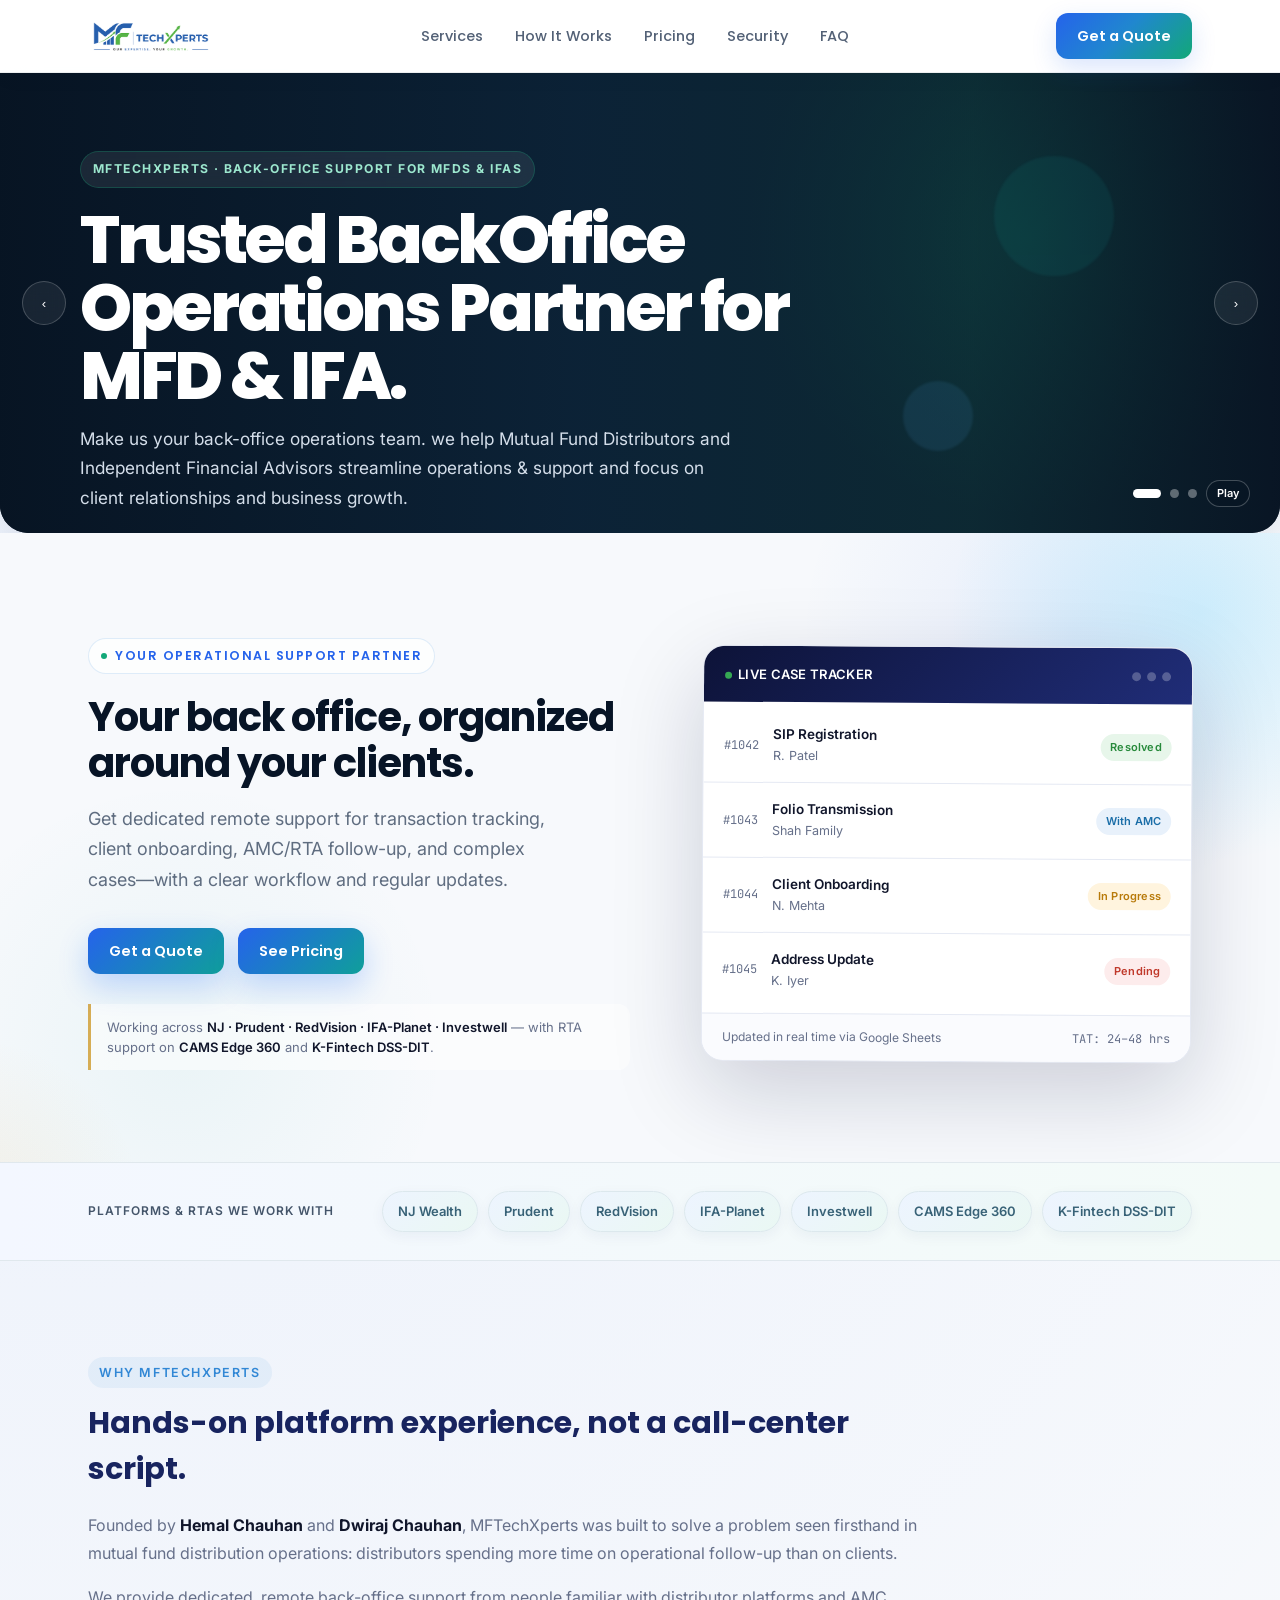
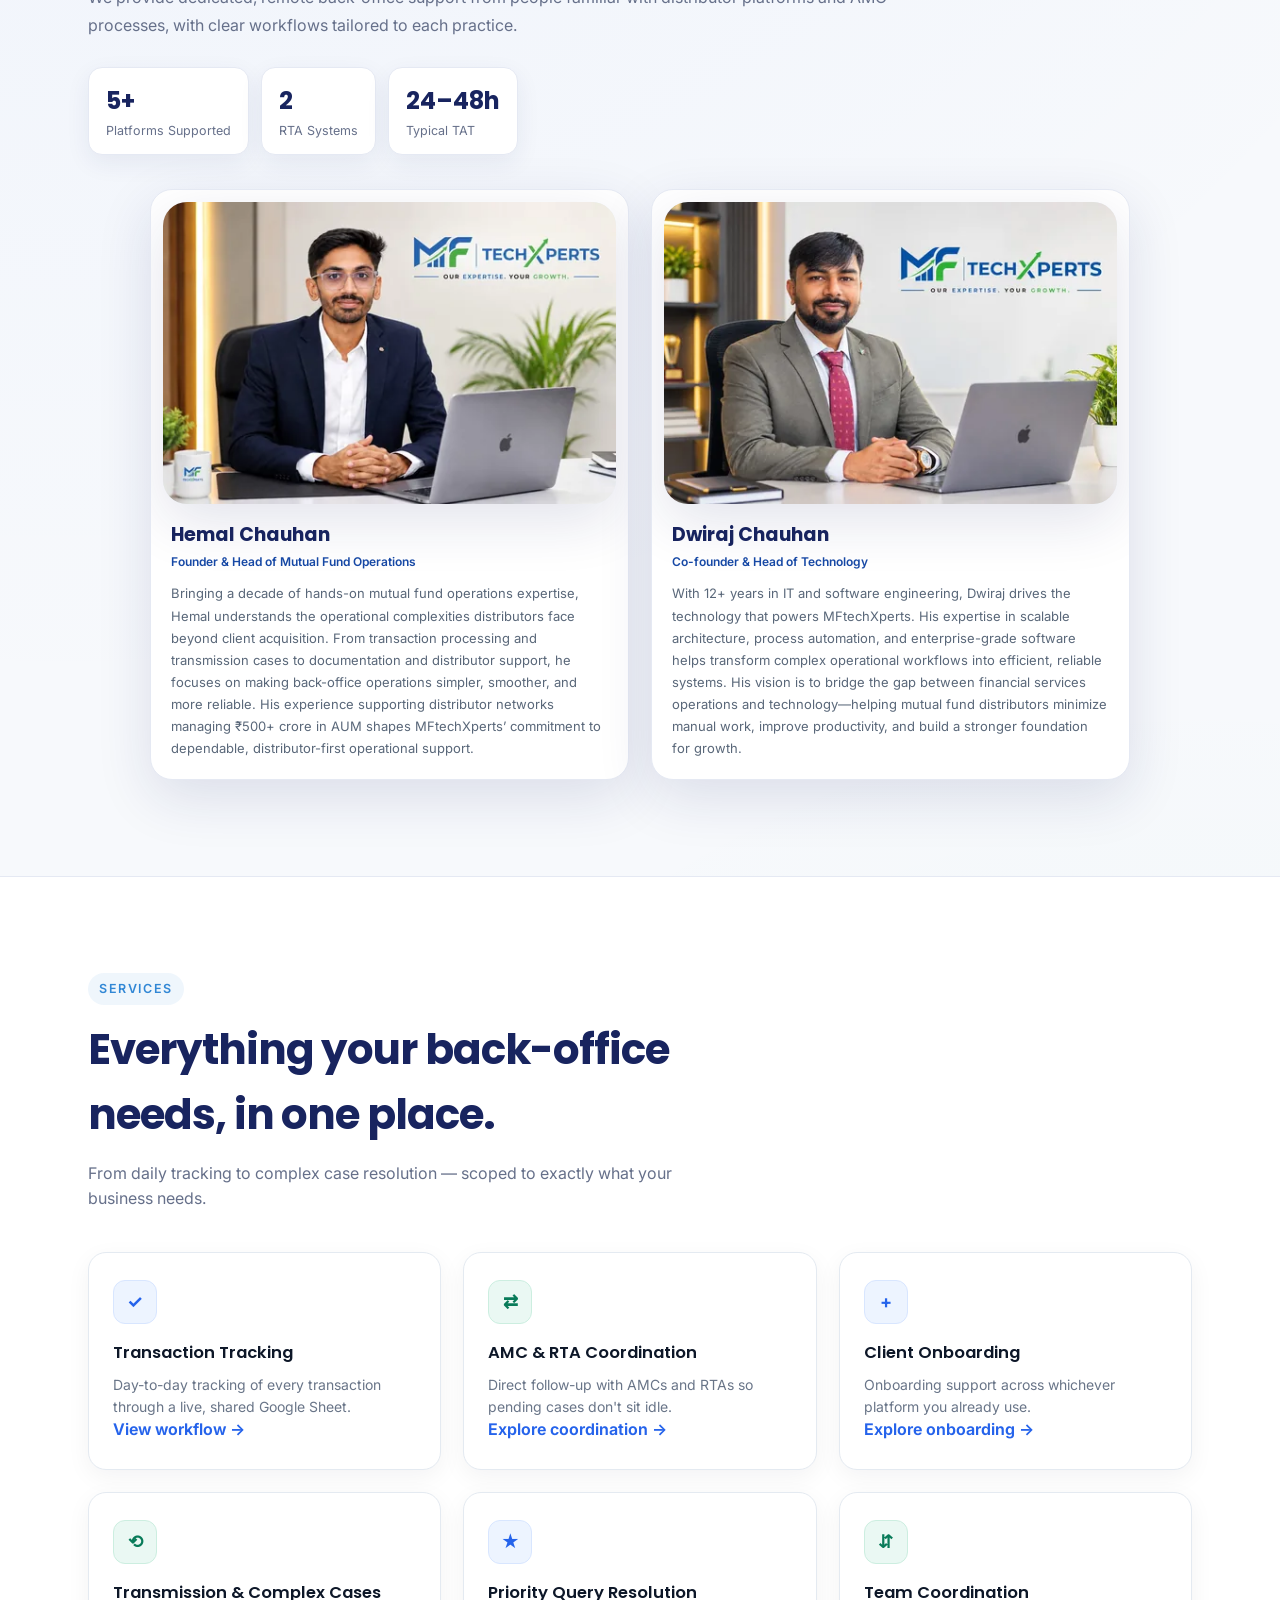
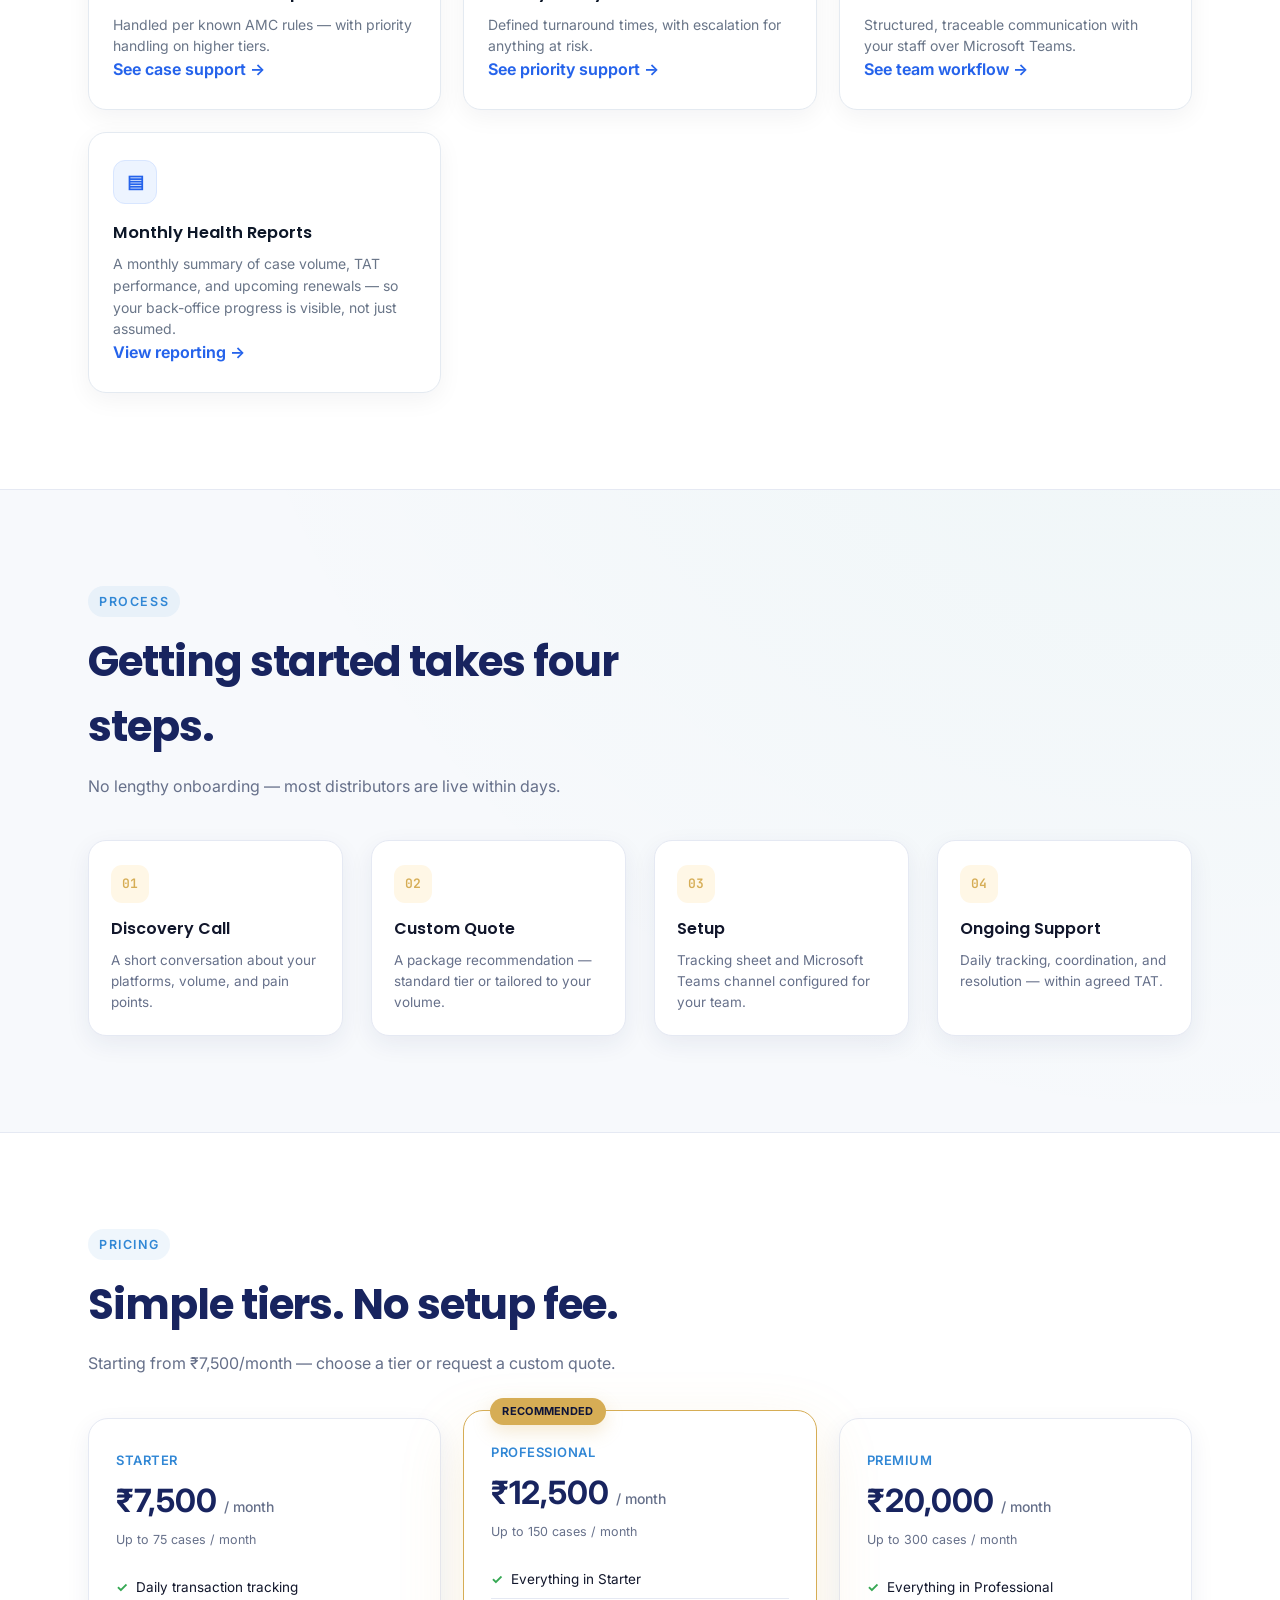
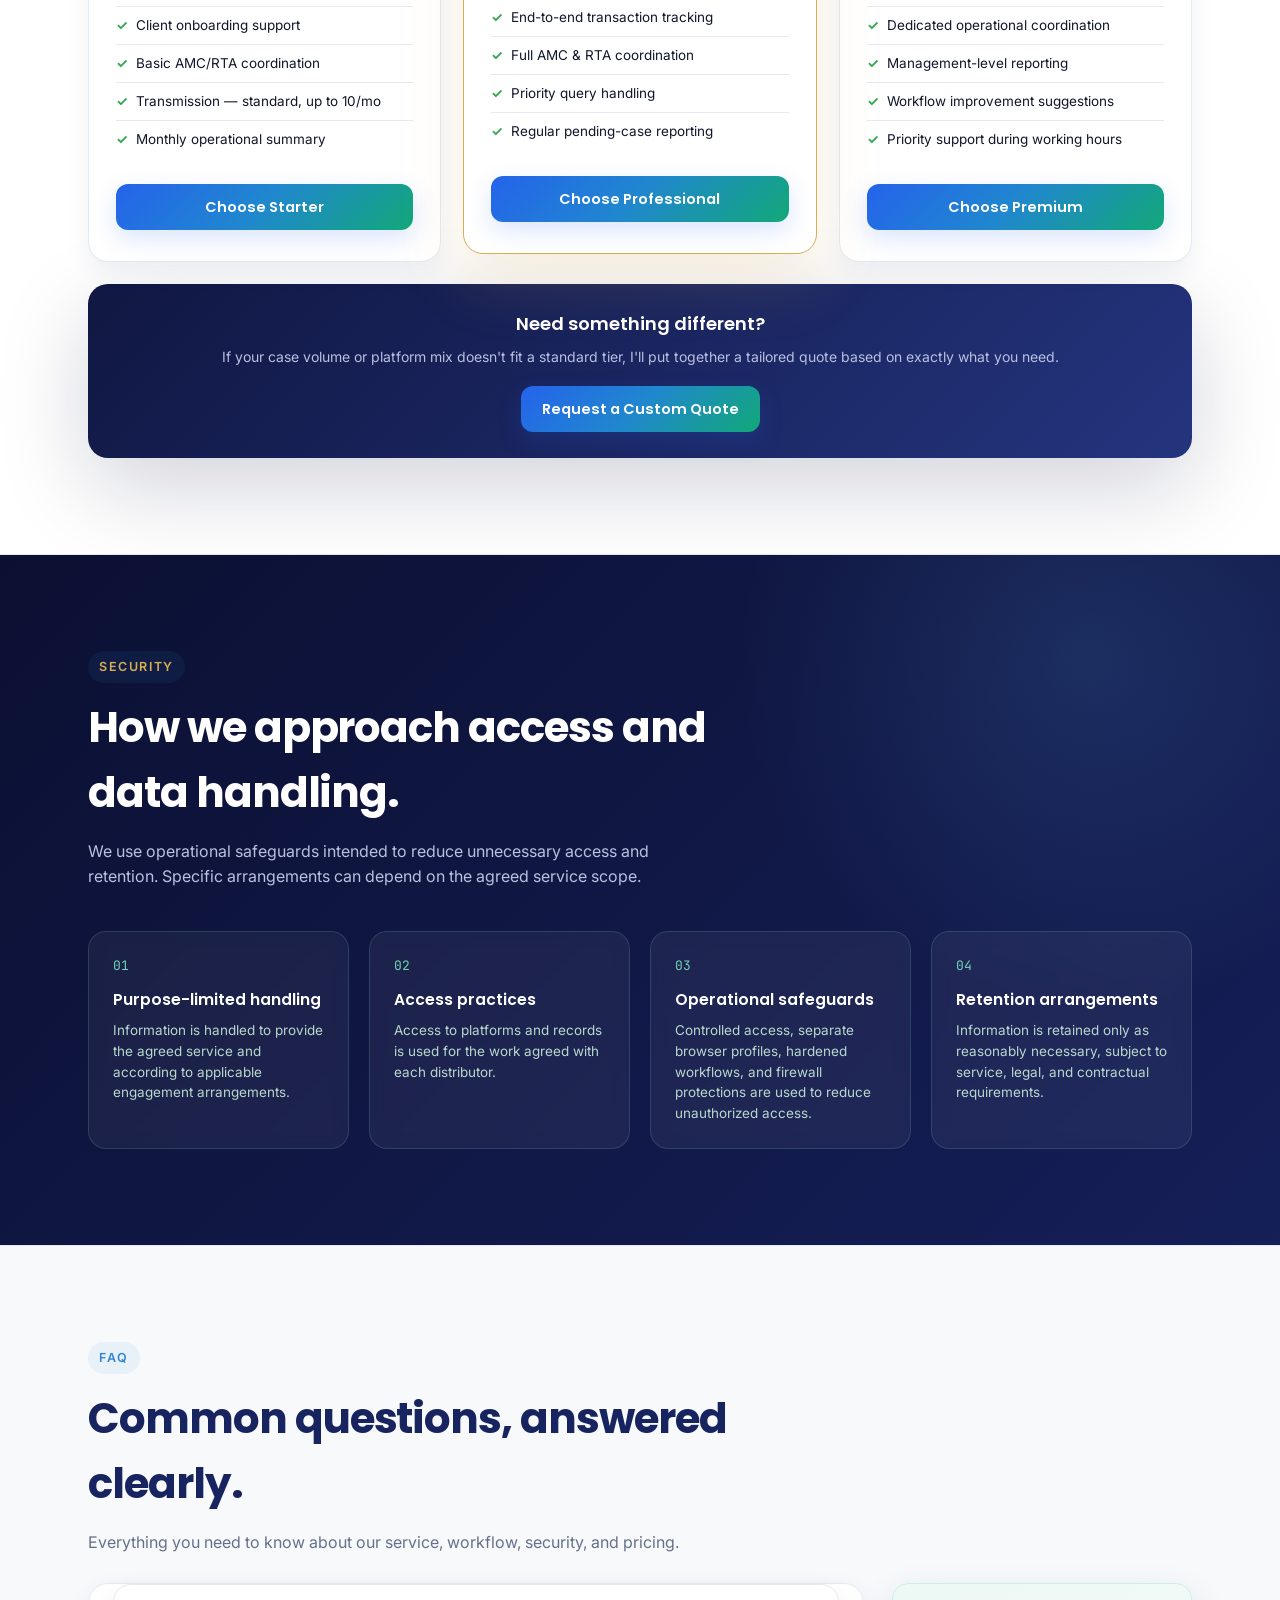
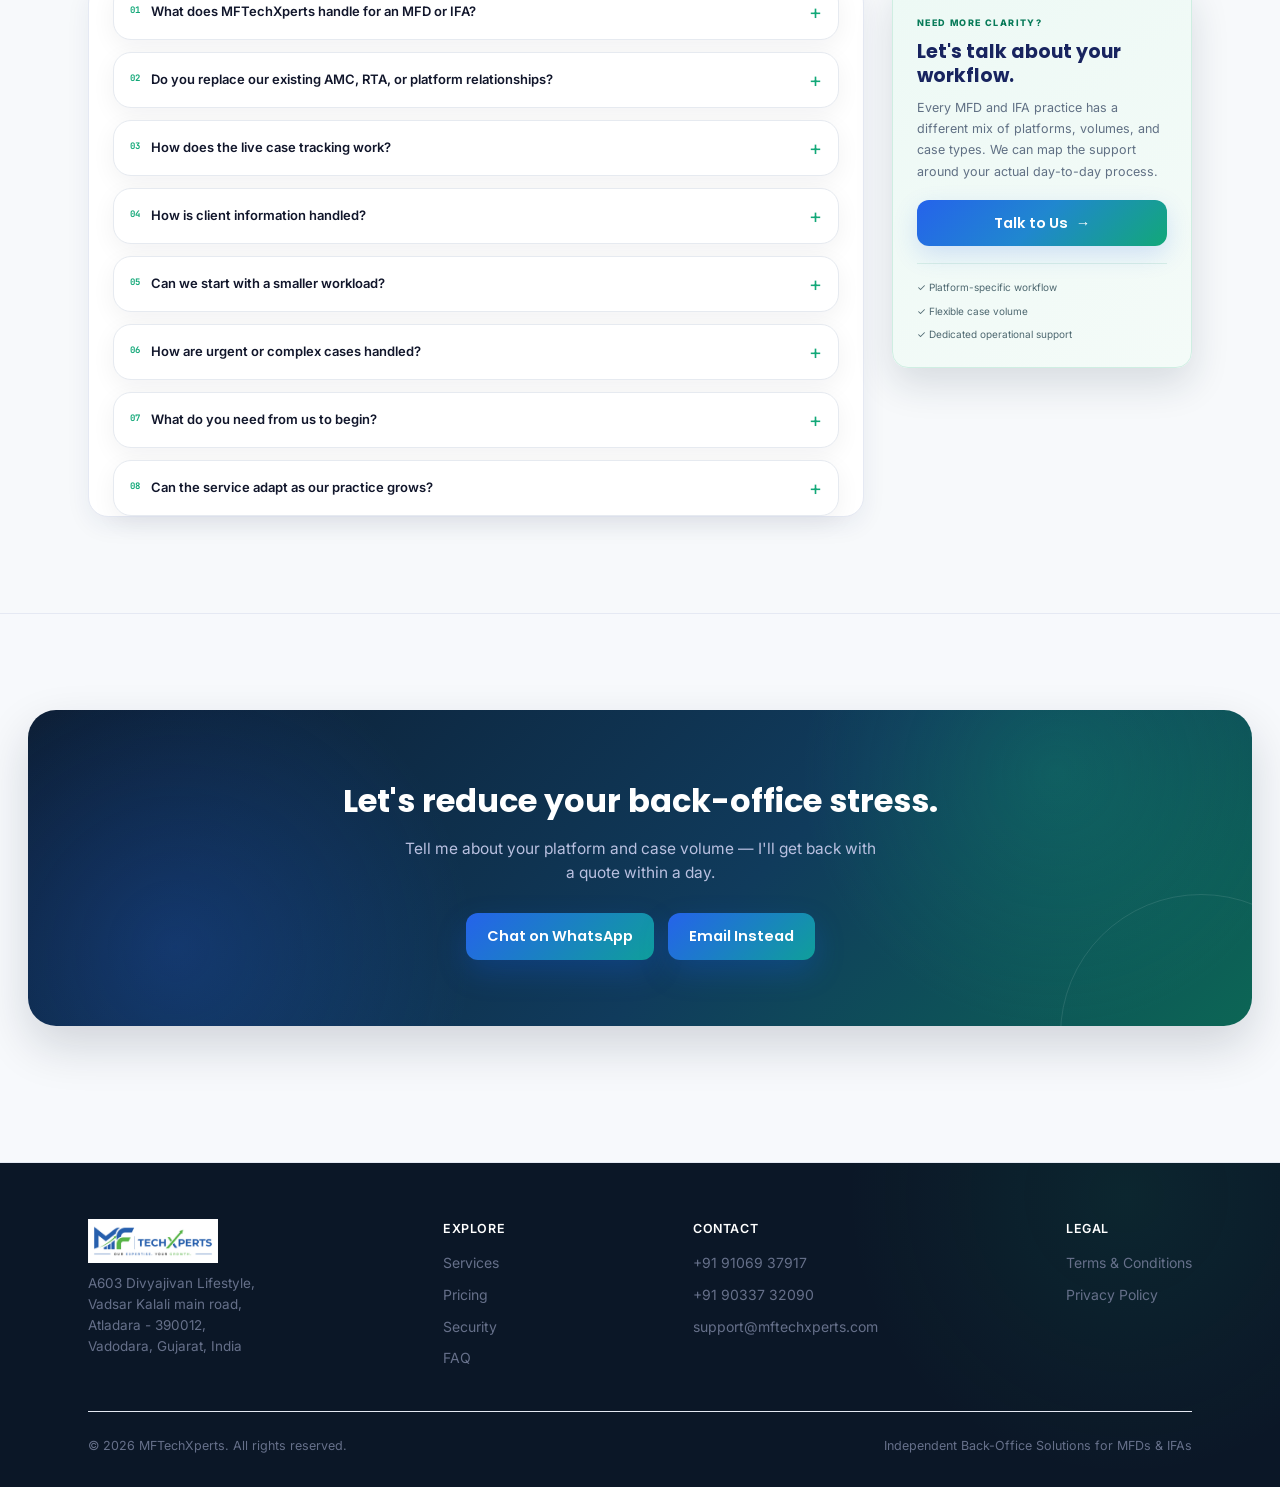
==== commit 5d772c0f: "Update the visual changes and address at footer" ====
--- a/index.html
+++ b/index.html
@@ -70,9 +70,9 @@
 <section class="mf-slider" role="region" aria-roledescription="carousel" aria-label="MFTechXperts service highlights">
   <div class="mf-slide active" role="group" aria-roledescription="slide" aria-label="1 of 3">
     <div class="mf-slide-inner">
-      <span class="mf-kicker">MFTechXperts · Back-office support for MFDs &amp; IFAs</span>
-      <h1>Back-office support for mutual fund distributors &amp; IFAs.</h1>
-      <p>Less operational drag. Daily transaction tracking, AMC/RTA coordination, and case resolution—so you can spend more time with your clients.</p>
+      <span class="mf-kicker">MFTechXperts · BACK-OFFICE SUPPORT FOR MFDs &amp; IFAs</span>
+      <h1>Trusted BackOffice Operations Partner for MFD &amp; IFA.</h1>
+      <p>Make us your back-office operations team. we help Mutual Fund Distributors and Independent Financial Advisors streamline operations &amp; support and focus on client relationships and business growth.</p>
       <div class="mf-slide-actions">
         <a class="mf-slider-btn primary" href="#contact">Get a Quote</a>
         <a class="mf-slider-btn" href="#services">Explore Services</a>
@@ -417,8 +417,10 @@
   <div class="wrap">
     <div class="foot-grid">
       <div>
-        <div class="foot-brand"><img src="assets/images/mftechxperts-logo-footer.png" alt=""><div class="footer-legal"><a href="privacy-policy.html">Privacy Policy</a><a href="terms-and-conditions.html">Terms &amp; Conditions</a></div></div>
-        <div class="foot-tag">Streamline. Track. Resolve. Grow. Back-office support for Mutual Fund Distributors &amp; IFAs.</div>
+        <div class="foot-brand">
+          <img src="assets/images/mftechxperts-logo-footer.png" alt="MFTechXperts" />
+        </div>
+        <div class="foot-tag">A603 Divyajivan Lifestyle,<br/>Vadsar Kalali main road,<br/>Atladara - 390012,<br/>Vadodara, Gujarat, India</div>
       </div>
       <div class="foot-col">
         <h4>Explore</h4>
@@ -441,16 +443,10 @@
     </div>
     <div class="foot-bottom">
       <span>© 2026 MFTechXperts. All rights reserved.</span>
-      <span>Hemal Chauhan (Founder) &amp; Dwiraj Chauhan (Co-Founder) — Independent Back-Office Solutions for MFDs &amp; IFAs</span>
+      <span>Independent Back-Office Solutions for MFDs &amp; IFAs</span>
     </div>
   </div>
 </footer>
-
-
-
-
-
-
   <script src="assets/js/site.js" defer></script>
 </body>
 </html>
